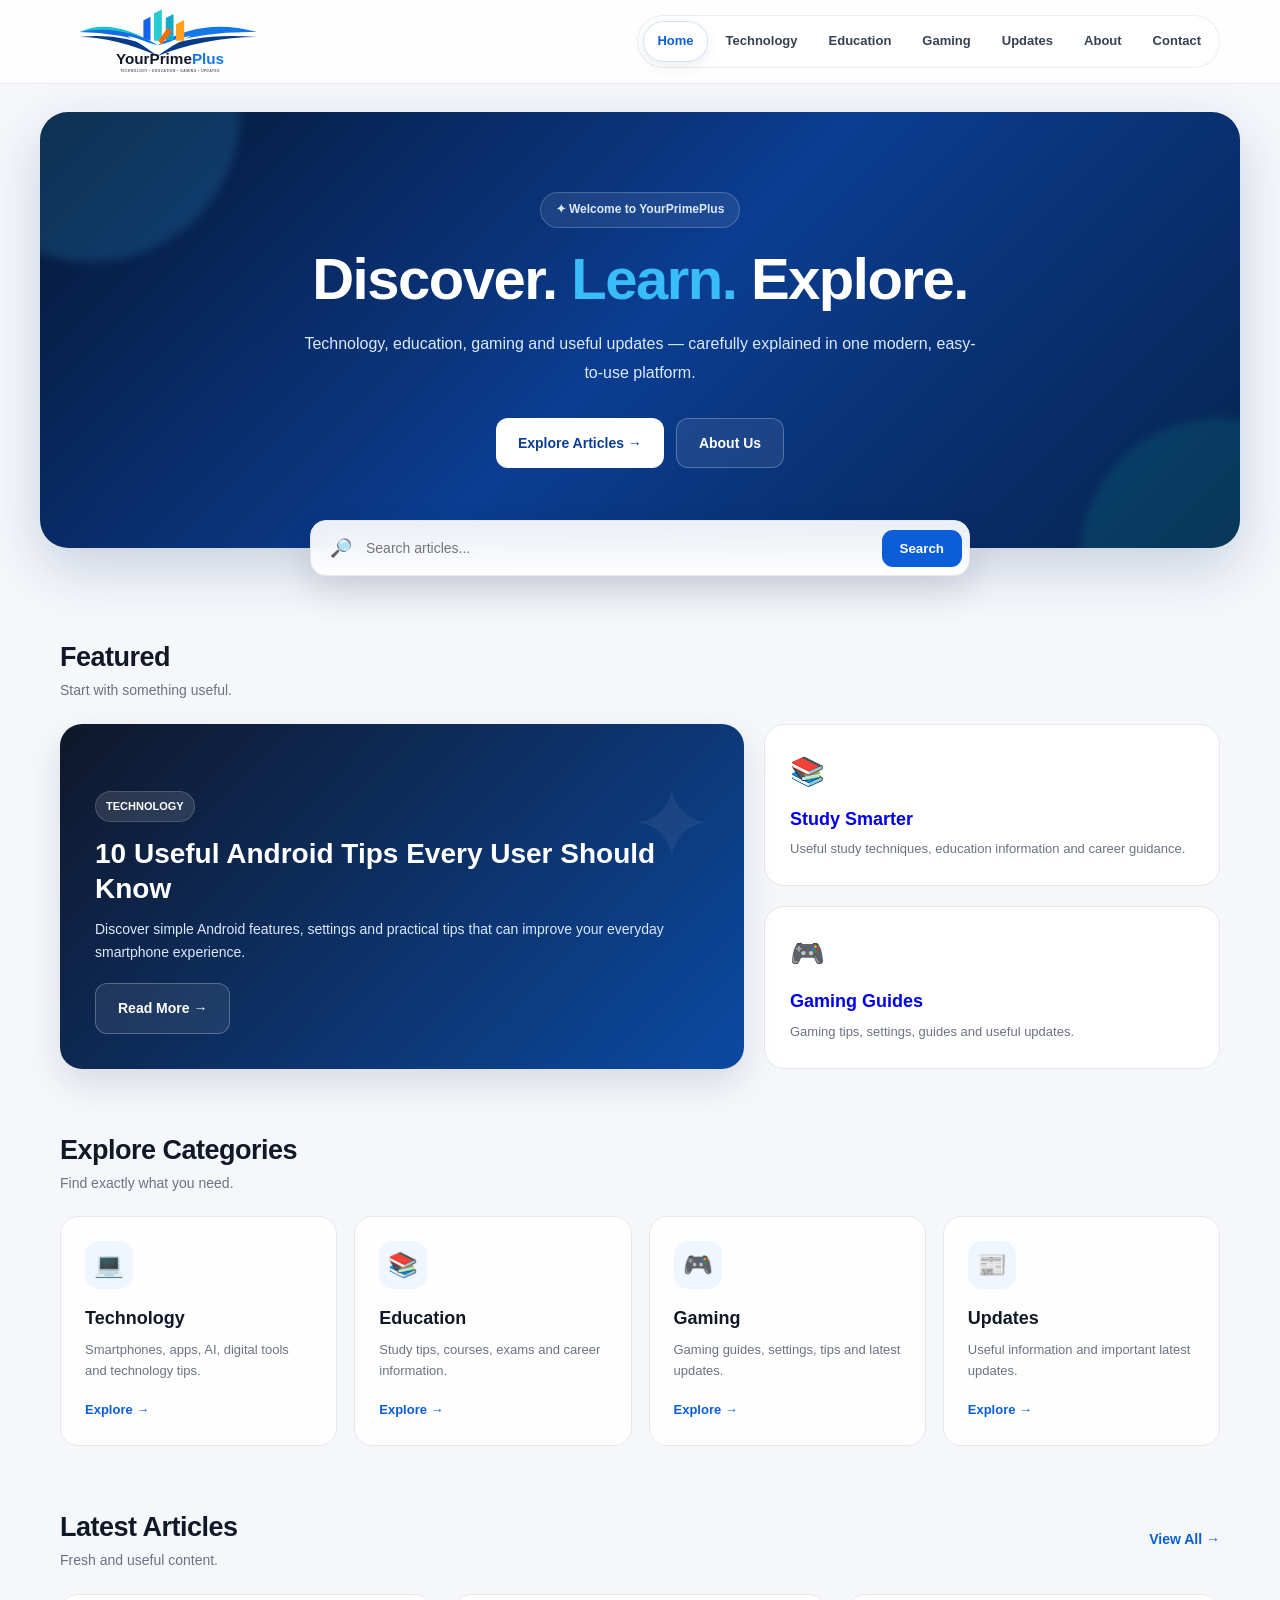
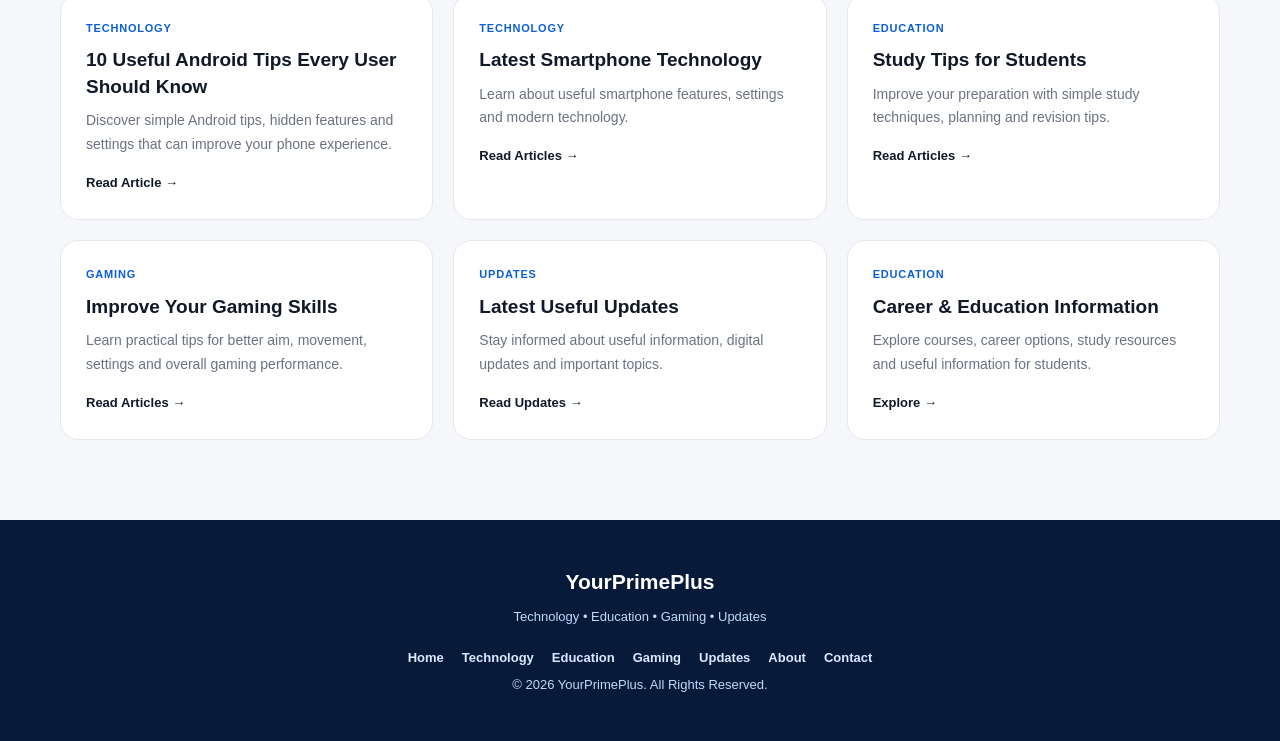
==== index.html @ ce520ae4 "Add files via upload" ====
<!DOCTYPE html>
<html lang="en">

<head>

    <meta charset="UTF-8">

    <meta name="viewport"
          content="width=device-width, initial-scale=1.0">

    <meta name="description"
          content="YourPrimePlus - Technology, Education, Gaming and Latest Updates">

    <meta name="theme-color"
          content="#071a3a">

    <title>YourPrimePlus | Technology • Education • Gaming • Updates</title>


    <style>

        * {
            margin: 0;
            padding: 0;
            box-sizing: border-box;
        }


        html {
            scroll-behavior: smooth;
        }


        body {
            font-family:
                Arial,
                Helvetica,
                sans-serif;

            background:
                #f5f7fb;

            color:
                #111827;

            line-height: 1.6;
        }


        a {
            text-decoration: none;
        }


        /* =========================
           HEADER
        ========================= */

        header {

            position: sticky;

            top: 0;

            z-index: 1000;

            background:
                rgba(255,255,255,0.88);

            backdrop-filter:
                blur(18px);

            -webkit-backdrop-filter:
                blur(18px);

            border-bottom:
                1px solid rgba(229,231,235,0.8);
        }


        .header-inner {

            max-width:
                1200px;

            margin:
                auto;

            min-height:
                78px;

            padding:
                8px 20px;

            display:
                flex;

            align-items:
                center;

            justify-content:
                space-between;

            gap:
                25px;
        }


        /* =========================
           LOGO
        ========================= */

        .logo {

            display:
                flex;

            align-items:
                center;

            width:
                220px;

            flex-shrink:
                0;
        }


        .logo-svg {

            width:
                220px;

            height:
                auto;

            display:
                block;
        }


        /* =========================
           NAVIGATION
        ========================= */

        nav {

            display:
                flex;

            align-items:
                center;

            gap:
                5px;

            padding:
                5px;

            border-radius:
                50px;

            background:
                rgba(255,255,255,0.65);

            border:
                1px solid rgba(15,23,42,0.07);
        }


        nav a {

            position:
                relative;

            color:
                #374151;

            padding:
                9px 13px;

            border-radius:
                30px;

            font-size:
                13px;

            font-weight:
                700;

            white-space:
                nowrap;

            transition:
                0.25s;
        }


        nav a:hover {

            color:
                #0b5ed7;

            background:
                rgba(11,94,215,0.06);
        }


        nav a.active {

            color:
                #0b5ed7;

            background:
                rgba(255,255,255,0.55);

            border:
                1px solid
                rgba(11,94,215,0.18);

            box-shadow:
                0 4px 14px
                rgba(15,23,42,0.08);

            backdrop-filter:
                blur(12px);
        }


        /* =========================
           HERO
        ========================= */

        .hero {

            max-width:
                1200px;

            margin:
                28px auto 0;

            padding:
                80px 25px;

            border-radius:
                28px;

            overflow:
                hidden;

            position:
                relative;

            text-align:
                center;

            color:
                white;

            background:
                linear-gradient(
                    135deg,
                    #061633,
                    #0b3d91,
                    #06234d
                );

            box-shadow:
                0 20px 55px
                rgba(0,35,90,0.18);
        }


        .hero::before {

            content:
                "";

            position:
                absolute;

            width:
                300px;

            height:
                300px;

            top:
                -150px;

            left:
                -100px;

            border-radius:
                50%;

            background:
                rgba(56,189,248,0.16);

            filter:
                blur(5px);
        }


        .hero::after {

            content:
                "";

            position:
                absolute;

            width:
                280px;

            height:
                280px;

            right:
                -120px;

            bottom:
                -150px;

            border-radius:
                50%;

            background:
                rgba(20,184,166,0.14);

            filter:
                blur(5px);
        }


        .hero-content {

            position:
                relative;

            z-index:
                2;

            max-width:
                760px;

            margin:
                auto;
        }


        .hero-badge {

            display:
                inline-flex;

            align-items:
                center;

            gap:
                7px;

            padding:
                7px 15px;

            margin-bottom:
                20px;

            border-radius:
                50px;

            color:
                #dbeafe;

            background:
                rgba(255,255,255,0.08);

            border:
                1px solid
                rgba(255,255,255,0.2);

            backdrop-filter:
                blur(12px);

            font-size:
                12px;

            font-weight:
                700;
        }


        .hero h1 {

            font-size:
                clamp(34px, 6vw, 58px);

            line-height:
                1.08;

            letter-spacing:
                -1.5px;

            margin-bottom:
                20px;
        }


        .hero h1 span {

            color:
                #38bdf8;
        }


        .hero p {

            max-width:
                680px;

            margin:
                auto;

            color:
                #dbeafe;

            font-size:
                16px;

            line-height:
                1.8;
        }


        .hero-buttons {

            margin-top:
                30px;

            display:
                flex;

            justify-content:
                center;

            gap:
                12px;

            flex-wrap:
                wrap;
        }


        .hero-button {

            display:
                inline-flex;

            align-items:
                center;

            justify-content:
                center;

            padding:
                13px 22px;

            border-radius:
                12px;

            font-weight:
                800;

            font-size:
                14px;

            transition:
                0.25s;
        }


        .hero-button.primary {

            background:
                white;

            color:
                #0b3d91;
        }


        .hero-button.secondary {

            color:
                white;

            background:
                rgba(255,255,255,0.08);

            border:
                1px solid
                rgba(255,255,255,0.25);

            backdrop-filter:
                blur(12px);
        }


        .hero-button:hover {

            transform:
                translateY(-3px);
        }


        /* =========================
           SEARCH
        ========================= */

        .search-wrapper {

            max-width:
                700px;

            margin:
                -28px auto 0;

            position:
                relative;

            z-index:
                10;

            padding:
                0 20px;
        }


        .search-box {

            display:
                flex;

            align-items:
                center;

            gap:
                10px;

            padding:
                7px;

            background:
                rgba(255,255,255,0.92);

            border:
                1px solid #e5e7eb;

            border-radius:
                16px;

            box-shadow:
                0 15px 35px
                rgba(15,23,42,0.12);

            backdrop-filter:
                blur(16px);
        }


        .search-icon {

            padding-left:
                12px;

            font-size:
                18px;
        }


        .search-box input {

            flex:
                1;

            min-width:
                0;

            border:
                0;

            outline:
                none;

            background:
                transparent;

            font-size:
                14px;

            color:
                #111827;

            padding:
                12px 4px;
        }


        .search-box button {

            border:
                0;

            cursor:
                pointer;

            padding:
                11px 18px;

            border-radius:
                11px;

            background:
                #0b5ed7;

            color:
                white;

            font-weight:
                700;
        }


        /* =========================
           CONTAINER
        ========================= */

        .container {

            max-width:
                1200px;

            margin:
                60px auto;

            padding:
                0 20px;
        }


        /* =========================
           SECTION HEADING
        ========================= */

        .section-heading {

            display:
                flex;

            align-items:
                center;

            justify-content:
                space-between;

            gap:
                15px;

            margin-bottom:
                22px;
        }


        .section-heading h2 {

            font-size:
                27px;

            letter-spacing:
                -0.5px;
        }


        .section-heading p {

            color:
                #6b7280;

            font-size:
                14px;
        }


        .section-link {

            color:
                #0b5ed7;

            font-size:
                14px;

            font-weight:
                800;
        }


        /* =========================
           FEATURED
        ========================= */

        .featured {

            display:
                grid;

            grid-template-columns:
                1.5fr 1fr;

            gap:
                20px;

            margin-bottom:
                60px;
        }


        .featured-main {

            min-height:
                330px;

            padding:
                35px;

            border-radius:
                22px;

            color:
                white;

            position:
                relative;

            overflow:
                hidden;

            display:
                flex;

            flex-direction:
                column;

            justify-content:
                flex-end;

            background:
                linear-gradient(
                    135deg,
                    #0f172a,
                    #0b4aa2
                );

            box-shadow:
                0 15px 35px
                rgba(15,23,42,0.12);
        }


        .featured-main::after {

            content:
                "✦";

            position:
                absolute;

            right:
                30px;

            top:
                20px;

            font-size:
                100px;

            color:
                rgba(255,255,255,0.06);
        }


        .featured-main .tag {

            display:
                inline-block;

            width:
                fit-content;

            padding:
                6px 10px;

            border-radius:
                20px;

            background:
                rgba(255,255,255,0.12);

            border:
                1px solid
                rgba(255,255,255,0.15);

            font-size:
                11px;

            font-weight:
                800;

            margin-bottom:
                14px;
        }


        .featured-main h3 {

            font-size:
                28px;

            line-height:
                1.25;

            max-width:
                600px;

            margin-bottom:
                12px;
        }


        .featured-main p {

            color:
                #dbeafe;

            max-width:
                600px;

            font-size:
                14px;
        }


        .featured-side {

            display:
                grid;

            gap:
                20px;
        }


        .mini-feature {

            background:
                white;

            border:
                1px solid #e5e7eb;

            border-radius:
                20px;

            padding:
                25px;

            transition:
                0.25s;
        }


        .mini-feature:hover {

            transform:
                translateY(-4px);

            box-shadow:
                0 14px 30px
                rgba(15,23,42,0.08);
        }


        .mini-icon {

            font-size:
                28px;

            margin-bottom:
                10px;
        }


        .mini-feature h3 {

            font-size:
                18px;

            margin-bottom:
                6px;
        }


        .mini-feature p {

            color:
                #6b7280;

            font-size:
                13px;

            line-height:
                1.6;
        }


        /* =========================
           CATEGORIES
        ========================= */

        .categories {

            display:
                grid;

            grid-template-columns:
                repeat(4, 1fr);

            gap:
                17px;

            margin-bottom:
                60px;
        }


        .category {

            background:
                rgba(255,255,255,0.9);

            border:
                1px solid #e5e7eb;

            border-radius:
                18px;

            padding:
                24px;

            transition:
                0.25s;
        }


        .category:hover {

            transform:
                translateY(-5px);

            box-shadow:
                0 15px 30px
                rgba(15,23,42,0.08);
        }


        .category-icon {

            width:
                48px;

            height:
                48px;

            display:
                flex;

            align-items:
                center;

            justify-content:
                center;

            border-radius:
                14px;

            background:
                #eff6ff;

            font-size:
                24px;

            margin-bottom:
                15px;
        }


        .category h3 {

            font-size:
                18px;

            margin-bottom:
                7px;
        }


        .category p {

            color:
                #6b7280;

            font-size:
                13px;

            line-height:
                1.6;

            margin-bottom:
                14px;
        }


        .category-link {

            color:
                #0b5ed7;

            font-size:
                13px;

            font-weight:
                800;
        }


        /* =========================
           ARTICLES
        ========================= */

        .posts {

            display:
                grid;

            grid-template-columns:
                repeat(3, 1fr);

            gap:
                20px;
        }


        .card {

            background:
                white;

            padding:
                25px;

            border:
                1px solid #e5e7eb;

            border-radius:
                18px;

            transition:
                0.25s;
        }


        .card:hover {

            transform:
                translateY(-4px);

            box-shadow:
                0 15px 30px
                rgba(15,23,42,0.08);
        }


        .card-category {

            color:
                #0b5ed7;

            font-size:
                11px;

            font-weight:
                800;

            letter-spacing:
                0.8px;

            text-transform:
                uppercase;

            margin-bottom:
                10px;
        }


        .card h3 {

            font-size:
                19px;

            line-height:
                1.4;

            margin-bottom:
                9px;
        }


        .card p {

            color:
                #6b7280;

            font-size:
                14px;

            line-height:
                1.65;
        }


        .read {

            display:
                inline-block;

            margin-top:
                17px;

            color:
                #111827;

            font-size:
                13px;

            font-weight:
                800;

            transition:
                0.2s;
        }


        .read:hover {

            color:
                #0b5ed7;
        }


        /* =========================
           FOOTER
        ========================= */

        footer {

            margin-top:
                80px;

            padding:
                45px 20px;

            text-align:
                center;

            color:
                white;

            background:
                #071a3a;
        }


        footer h3 {

            font-size:
                21px;

            margin-bottom:
                8px;
        }


        footer p {

            color:
                #bfdbfe;

            font-size:
                13px;

            margin-top:
                7px;
        }


        .footer-links {

            display:
                flex;

            justify-content:
                center;

            flex-wrap:
                wrap;

            gap:
                18px;

            margin-top:
                20px;
        }


        .footer-links a {

            color:
                #dbeafe;

            font-size:
                13px;

            font-weight:
                600;
        }


        .footer-links a:hover {

            color:
                white;
        }


        /* =========================
           MOBILE
        ========================= */

        @media (max-width: 950px) {

            .header-inner {

        flex-direction:
            column;

        align-items:
            flex-start;

        padding:
            10px 15px;
    }


    .logo {

        width:
            205px;
    }


    .logo-svg {

        width:
            205px;
    }


    nav {

        width:
            100%;

        overflow-x:
            auto;

        justify-content:
            flex-start;

        padding:
            4px;

        scrollbar-width:
            none;
    }


    nav::-webkit-scrollbar {

        display:
            none;
    }


    .featured {

        grid-template-columns:
            1fr;
    }


    .categories {

        grid-template-columns:
            repeat(2, 1fr);
    }


    .posts {

        grid-template-columns:
            repeat(2, 1fr);
    }

}


@media (max-width: 600px) {

    .hero {

        margin:
            15px 12px 0;

        padding:
            60px 20px;

        border-radius:
            22px;
    }


    .hero h1 {

        font-size:
            34px;
    }


    .hero p {

        font-size:
            14px;
    }


    .search-wrapper {

        padding:
            0 12px;
    }


    .search-box {

        border-radius:
            14px;
    }


    .search-box button {

        padding:
            10px 13px;

        font-size:
            12px;
    }


    .container {

        margin:
            45px auto;

        padding:
            0 15px;
    }


    .section-heading h2 {

        font-size:
            22px;
    }


    .featured-main {

        min-height:
            300px;

        padding:
            25px;
    }


    .featured-main h3 {

        font-size:
            23px;
    }


    .categories {

        grid-template-columns:
            1fr;
    }


    .posts {

        grid-template-columns:
            1fr;
    }


    .hero-buttons {

        flex-direction:
            column;
    }


    .hero-button {

        width:
            100%;
    }

}

</style>

</head>


<body>


<!-- =========================
     HEADER
========================= -->

<header>

    <div class="header-inner">


        <!-- LOGO -->

        <a href="index.html" class="logo">

            <svg
                class="logo-svg"
                viewBox="0 0 620 190"
                xmlns="http://www.w3.org/2000/svg"
                role="img"
                aria-label="YourPrimePlus Logo"
            >

                <path
                    d="M55 68 Q145 25 275 105 Q165 55 55 68Z"
                    fill="#19c7c4"
                />

                <path
                    d="M55 68 Q170 45 275 105 Q165 70 55 68Z"
                    fill="#1769e8"
                />

                <path
                    d="M275 105 Q400 25 555 68 Q410 65 275 105Z"
                    fill="#1478e8"
                />

                <path
                    d="M55 82 Q165 68 275 115 Q395 68 555 82
                       Q410 83 275 135 Q155 83 55 82Z"
                    fill="#063b87"
                />

                <path
                    d="M275 135 Q235 105 190 78
                       Q235 88 275 112
                       Q320 85 370 78
                       Q315 105 275 135Z"
                    fill="#ffffff"
                />

                <path
                    d="M235 85 L235 35 L255 25 L255 92Z"
                    fill="#1264e8"
                />

                <path
                    d="M265 92 L265 15 L287 4 L287 92Z"
                    fill="#28cbd0"
                />

                <path
                    d="M298 90 L298 28 L320 17 L320 90Z"
                    fill="#12a9c9"
                />

                <path
                    d="M327 92 L327 46 L350 34 L350 92Z"
                    fill="#ff9f1c"
                />

                <path
                    d="M277 92 L303 56 L315 66 L286 103Z"
                    fill="#ff6b00"
                />

                <text
                    x="310"
                    y="158"
                    text-anchor="middle"
                    font-family="Arial, Helvetica, sans-serif"
                    font-size="43"
                    font-weight="800"
                    fill="#111827"
                >
                    YourPrime<tspan fill="#1677e8">Plus</tspan>
                </text>

                <text
                    x="310"
                    y="180"
                    text-anchor="middle"
                    font-family="Arial, Helvetica, sans-serif"
                    font-size="9"
                    font-weight="600"
                    letter-spacing="1.5"
                    fill="#4b5563"
                >
                    TECHNOLOGY • EDUCATION • GAMING • UPDATES
                </text>

            </svg>

        </a>


        <!-- NAVIGATION -->

        <nav>

            <a href="index.html" class="active">
                Home
            </a>

            <a href="technology.html">
                Technology
            </a>

            <a href="education.html">
                Education
            </a>

            <a href="gaming.html">
                Gaming
            </a>

            <a href="updates.html">
                Updates
            </a>

            <a href="about.html">
                About
            </a>

            <a href="contact.html">
                Contact
            </a>

        </nav>

    </div>

</header>



<!-- =========================
     HERO
========================= -->

<section class="hero">

    <div class="hero-content">

        <div class="hero-badge">
            ✦ Welcome to YourPrimePlus
        </div>

        <h1>
            Discover.
            <span>Learn.</span>
            Explore.
        </h1>

        <p>
            Technology, education, gaming and useful
            updates — carefully explained in one modern,
            easy-to-use platform.
        </p>


        <div class="hero-buttons">

            <a
                href="#featured"
                class="hero-button primary"
            >
                Explore Articles →
            </a>

            <a
                href="about.html"
                class="hero-button secondary"
            >
                About Us
            </a>

        </div>

    </div>

</section>



<!-- =========================
     SEARCH
========================= -->

<div class="search-wrapper">

    <div class="search-box">

        <span class="search-icon">
            🔎
        </span>

        <input
            type="search"
            id="siteSearch"
            placeholder="Search articles..."
            aria-label="Search articles"
        >

        <button
            type="button"
            onclick="searchArticles()"
        >
            Search
        </button>

    </div>

</div>



<!-- =========================
     MAIN
========================= -->

<main class="container">


    <!-- FEATURED -->

    <section id="featured">

        <div class="section-heading">

            <div>

                <h2>
                    Featured
                </h2>

                <p>
                    Start with something useful.
                </p>

            </div>

        </div>


        <div class="featured">


            <article class="featured-main">

                <div class="tag">
                    TECHNOLOGY
                </div>

                <h3>
                    10 Useful Android Tips
                    Every User Should Know
                </h3>

                <p>
                    Discover simple Android features,
                    settings and practical tips that can
                    improve your everyday smartphone experience.
                </p>

                <a
                    href="technology.html"
                    class="hero-button secondary"
                    style="margin-top:20px;width:max-content;"
                >
                    Read More →
                </a>

            </article>


            <div class="featured-side">


                <a
                    href="education.html"
                    class="mini-feature"
                >

                    <div class="mini-icon">
                        📚
                    </div>

                    <h3>
                        Study Smarter
                    </h3>

                    <p>
                        Useful study techniques,
                        education information and
                        career guidance.
                    </p>

                </a>


                <a
                    href="gaming.html"
                    class="mini-feature"
                >

                    <div class="mini-icon">
                        🎮
                    </div>

                    <h3>
                        Gaming Guides
                    </h3>

                    <p>
                        Gaming tips, settings,
                        guides and useful updates.
                    </p>

                </a>


            </div>

        </div>

    </section>



    <!-- CATEGORIES -->

    <section>

        <div class="section-heading">

            <div>

                <h2>
                    Explore Categories
                </h2>

                <p>
                    Find exactly what you need.
                </p>

            </div>

        </div>


        <div class="categories">


            <div class="category">

                <div class="category-icon">
                    💻
                </div>

                <h3>
                    Technology
                </h3>

                <p>
                    Smartphones, apps, AI,
                    digital tools and technology tips.
                </p>

                <a
                    href="technology.html"
                    class="category-link"
                >
                    Explore →
                </a>

            </div>


            <div class="category">

                <div class="category-icon">
                    📚
                </div>

                <h3>
                    Education
                </h3>

                <p>
                    Study tips, courses, exams
                    and career information.
                </p>

                <a
                    href="education.html"
                    class="category-link"
                >
                    Explore →
                </a>

            </div>


            <div class="category">

                <div class="category-icon">
                    🎮
                </div>

                <h3>
                    Gaming
                </h3>

                <p>
                    Gaming guides, settings,
                    tips and latest updates.
                </p>

                <a
                    href="gaming.html"
                    class="category-link"
                >
                    Explore →
                </a>

            </div>


            <div class="category">

                <div class="category-icon">
                    📰
                </div>

                <h3>
                    Updates
                </h3>

                <p>
                    Useful information and
                    important latest updates.
                </p>

                <a
                    href="updates.html"
                    class="category-link"
                >
                    Explore →
                </a>

            </div>


        </div>

    </section>



    <!-- LATEST ARTICLES -->

    <section id="articles">

        <div class="section-heading">

            <div>

                <h2>
                    Latest Articles
                </h2>

                <p>
                    Fresh and useful content.
                </p>

            </div>

            <a
                href="updates.html"
                class="section-link"
            >
                View All →
            </a>

        </div>


        <div class="posts">


            <article
                class="card searchable"
                data-title="10 useful Android tips every user should know"
            >

                <div class="card-category">
                    Technology
                </div>

                <h3>
                    10 Useful Android Tips
                    Every User Should Know
                </h3>

                <p>
                    Discover simple Android tips,
                    hidden features and settings
                    that can improve your phone experience.
                </p>

                <a
                    href="technology.html"
                    class="read"
                >
                    Read Article →
                </a>

            </article>


            <article
                class="card searchable"
                data-title="latest smartphone technology"
            >

                <div class="card-category">
                    Technology
                </div>

                <h3>
                    Latest Smartphone Technology
                </h3>

                <p>
                    Learn about useful smartphone
                    features, settings and modern
                    technology.
                </p>

                <a
                    href="technology.html"
                    class="read"
                >
                    Read Articles →
                </a>

            </article>


            <article
                class="card searchable"
                data-title="study tips for students"
            >

                <div class="card-category">
                    Education
                </div>

                <h3>
                    Study Tips for Students
                </h3>

                <p>
                    Improve your preparation with
                    simple study techniques,
                    planning and revision tips.
                </p>

                <a
                    href="education.html"
                    class="read"
                >
                    Read Articles →
                </a>

            </article>


            <article
                class="card searchable"
                data-title="best gaming tips"
            >

                <div class="card-category">
                    Gaming
                </div>

                <h3>
                    Improve Your Gaming Skills
                </h3>

                <p>
                    Learn practical tips for better
                    aim, movement, settings and
                    overall gaming performance.
                </p>

                <a
                    href="gaming.html"
                    class="read"
                >
                    Read Articles →
                </a>

            </article>


            <article
                class="card searchable"
                data-title="latest useful updates"
            >

                <div class="card-category">
                    Updates
                </div>

                <h3>
                    Latest Useful Updates
                </h3>

                <p>
                    Stay informed about useful
                    information, digital updates
                    and important topics.
                </p>

                <a
                    href="updates.html"
                    class="read"
                >
                    Read Updates →
                </a>

            </article>


            <article
                class="card searchable"
                data-title="career and education information"
            >

                <div class="card-category">
                    Education
                </div>

                <h3>
                    Career & Education Information
                </h3>

                <p>
                    Explore courses, career options,
                    study resources and useful
                    information for students.
                </p>

                <a
                    href="education.html"
                    class="read"
                >
                    Explore →
                </a>

            </article>


        </div>

    </section>


</main>



<!-- =========================
     FOOTER
========================= -->

<footer>

    <h3>
        YourPrimePlus
    </h3>

    <p>
        Technology • Education • Gaming • Updates
    </p>


    <div class="footer-links">

        <a href="index.html">
            Home
        </a>

        <a href="technology.html">
            Technology
        </a>

        <a href="education.html">
            Education
        </a>

        <a href="gaming.html">
            Gaming
        </a>

        <a href="updates.html">
            Updates
        </a>

        <a href="about.html">
            About
        </a>

        <a href="contact.html">
            Contact
        </a>

    </div>


    <p>
        © 2026 YourPrimePlus.
        All Rights Reserved.
    </p>

</footer>



<!-- =========================
     SEARCH SCRIPT
========================= -->

<script>

function searchArticles() {

    const input =
        document.getElementById("siteSearch");

    const query =
        input.value
        .trim()
        .toLowerCase();

    const articles =
        document.querySelectorAll(".searchable");


    if (!query) {

        articles.forEach(function(article) {

            article.style.display = "";

        });

        return;
    }


    articles.forEach(function(article) {

        const title =
            article
            .getAttribute("data-title")
            .toLowerCase();

        const content =
            article.innerText
            .toLowerCase();


        if (
            title.includes(query) ||
            content.includes(query)
        ) {

            article.style.display = "";

        } else {

            article.style.display = "none";

        }

    });


    document
        .getElementById("articles")
        .scrollIntoView({
            behavior: "smooth"
        });

}


document
    .getElementById("siteSearch")
    .addEventListener("keydown", function(event) {

        if (event.key === "Enter") {

            searchArticles();

        }

    });

</script>


</body>

</html>
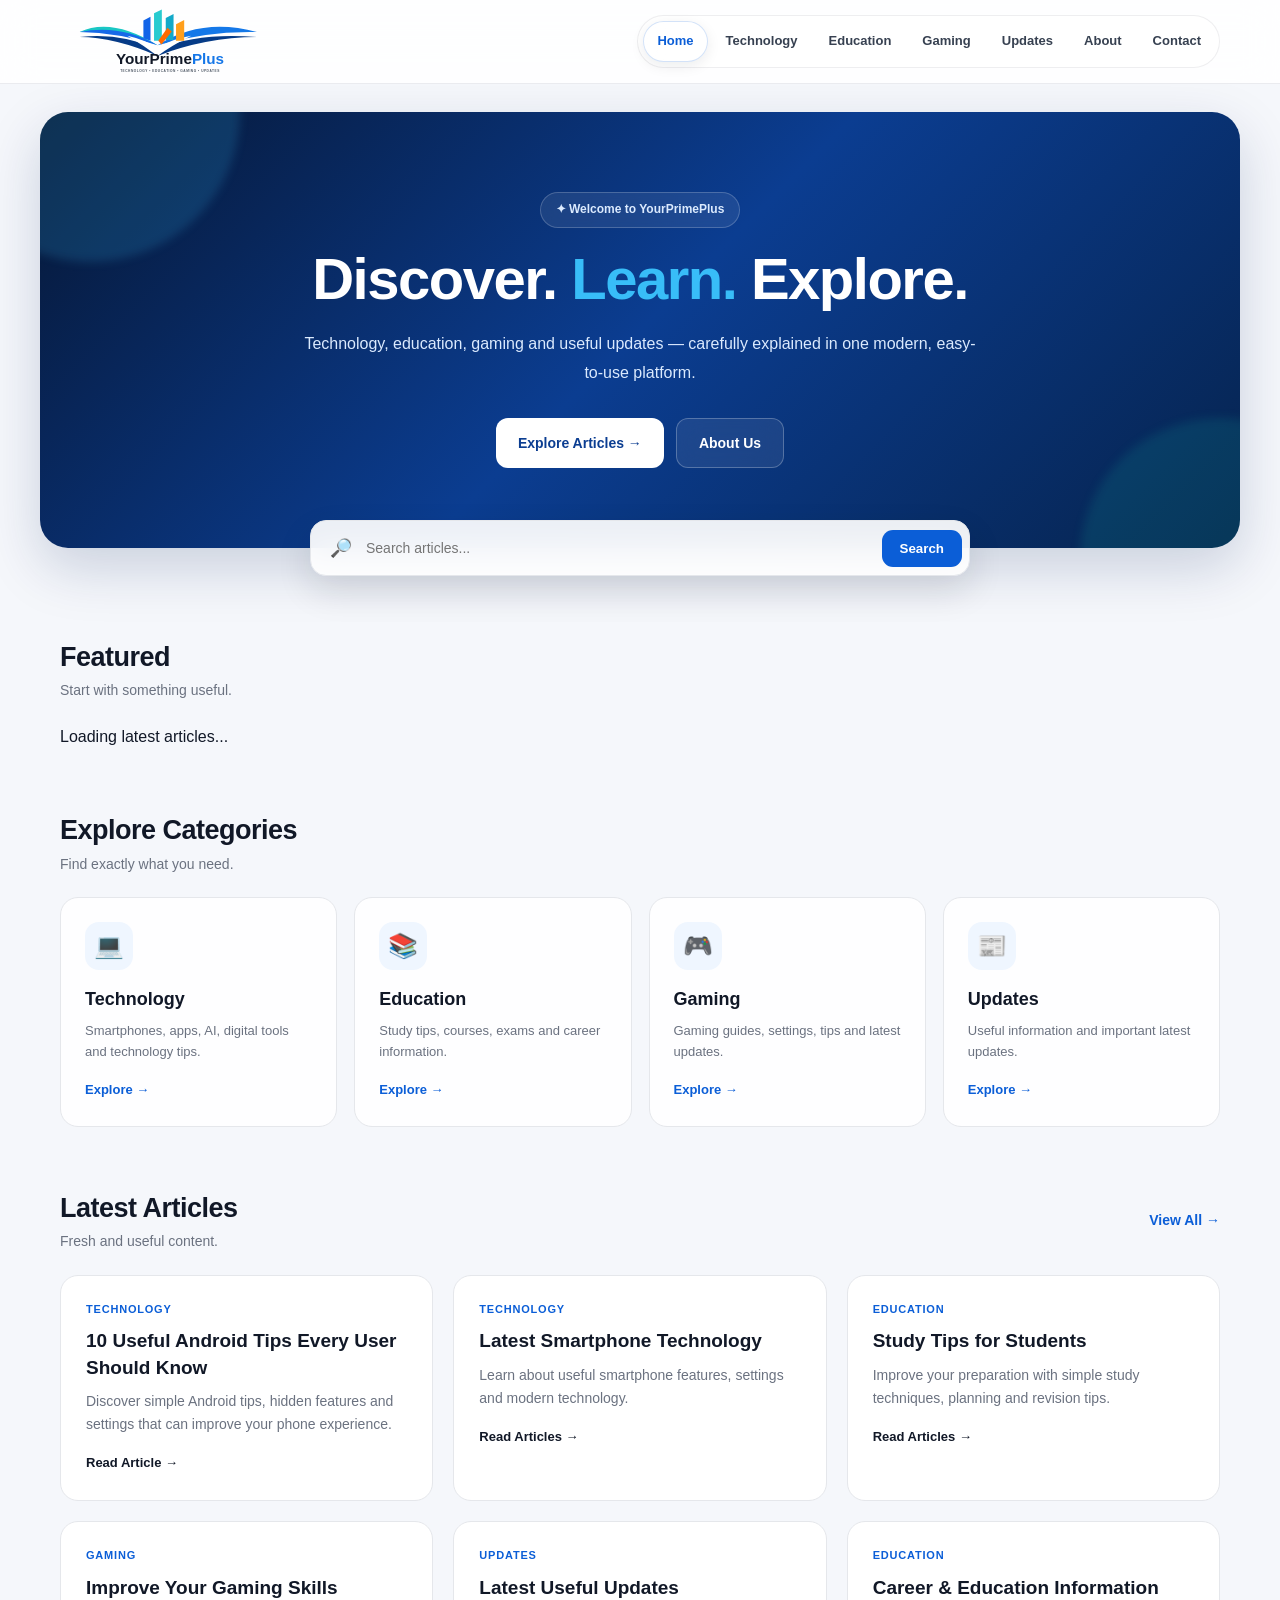
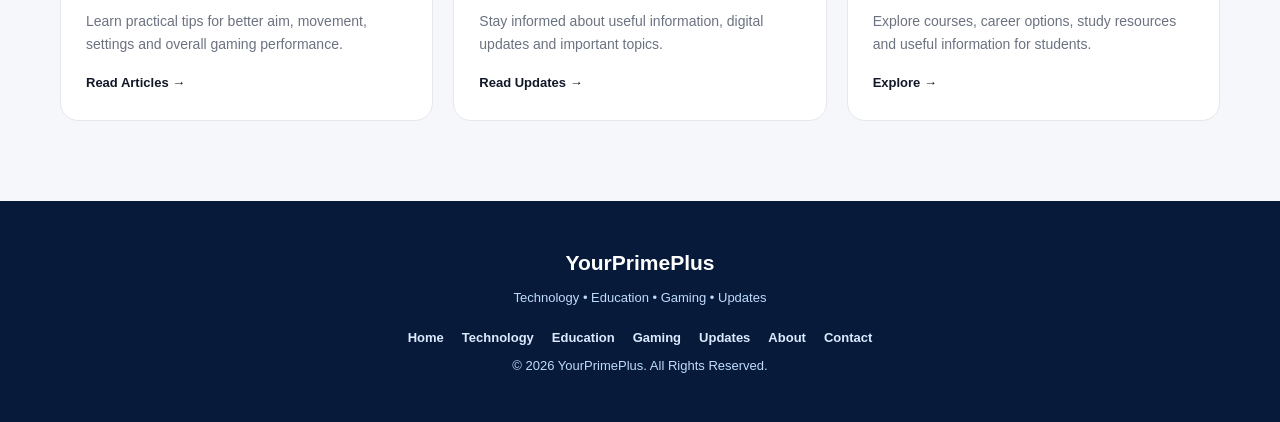
==== commit d3f81082: "Update index.html" ====
--- a/index.html
+++ b/index.html
@@ -1711,84 +1711,11 @@
         </div>
 
 
-        <div class="featured">
-
-
-            <article class="featured-main">
-
-                <div class="tag">
-                    TECHNOLOGY
-                </div>
-
-                <h3>
-                    10 Useful Android Tips
-                    Every User Should Know
-                </h3>
-
-                <p>
-                    Discover simple Android features,
-                    settings and practical tips that can
-                    improve your everyday smartphone experience.
-                </p>
-
-                <a
-                    href="technology.html"
-                    class="hero-button secondary"
-                    style="margin-top:20px;width:max-content;"
-                >
-                    Read More →
-                </a>
-
-            </article>
-
-
-            <div class="featured-side">
-
-
-                <a
-                    href="education.html"
-                    class="mini-feature"
-                >
-
-                    <div class="mini-icon">
-                        📚
-                    </div>
-
-                    <h3>
-                        Study Smarter
-                    </h3>
-
-                    <p>
-                        Useful study techniques,
-                        education information and
-                        career guidance.
-                    </p>
-
-                </a>
-
-
-                <a
-                    href="gaming.html"
-                    class="mini-feature"
-                >
-
-                    <div class="mini-icon">
-                        🎮
-                    </div>
-
-                    <h3>
-                        Gaming Guides
-                    </h3>
-
-                    <p>
-                        Gaming tips, settings,
-                        guides and useful updates.
-                    </p>
-
-                </a>
-
-
-            </div>
+        <div class="featured" id="dynamicFeatured">
+    
+    <div class="featured-loading">
+        Loading latest articles...
+    </div>
 
         </div>
 
@@ -2284,4 +2211,4 @@
 
 </body>
 
-</html>+</html>
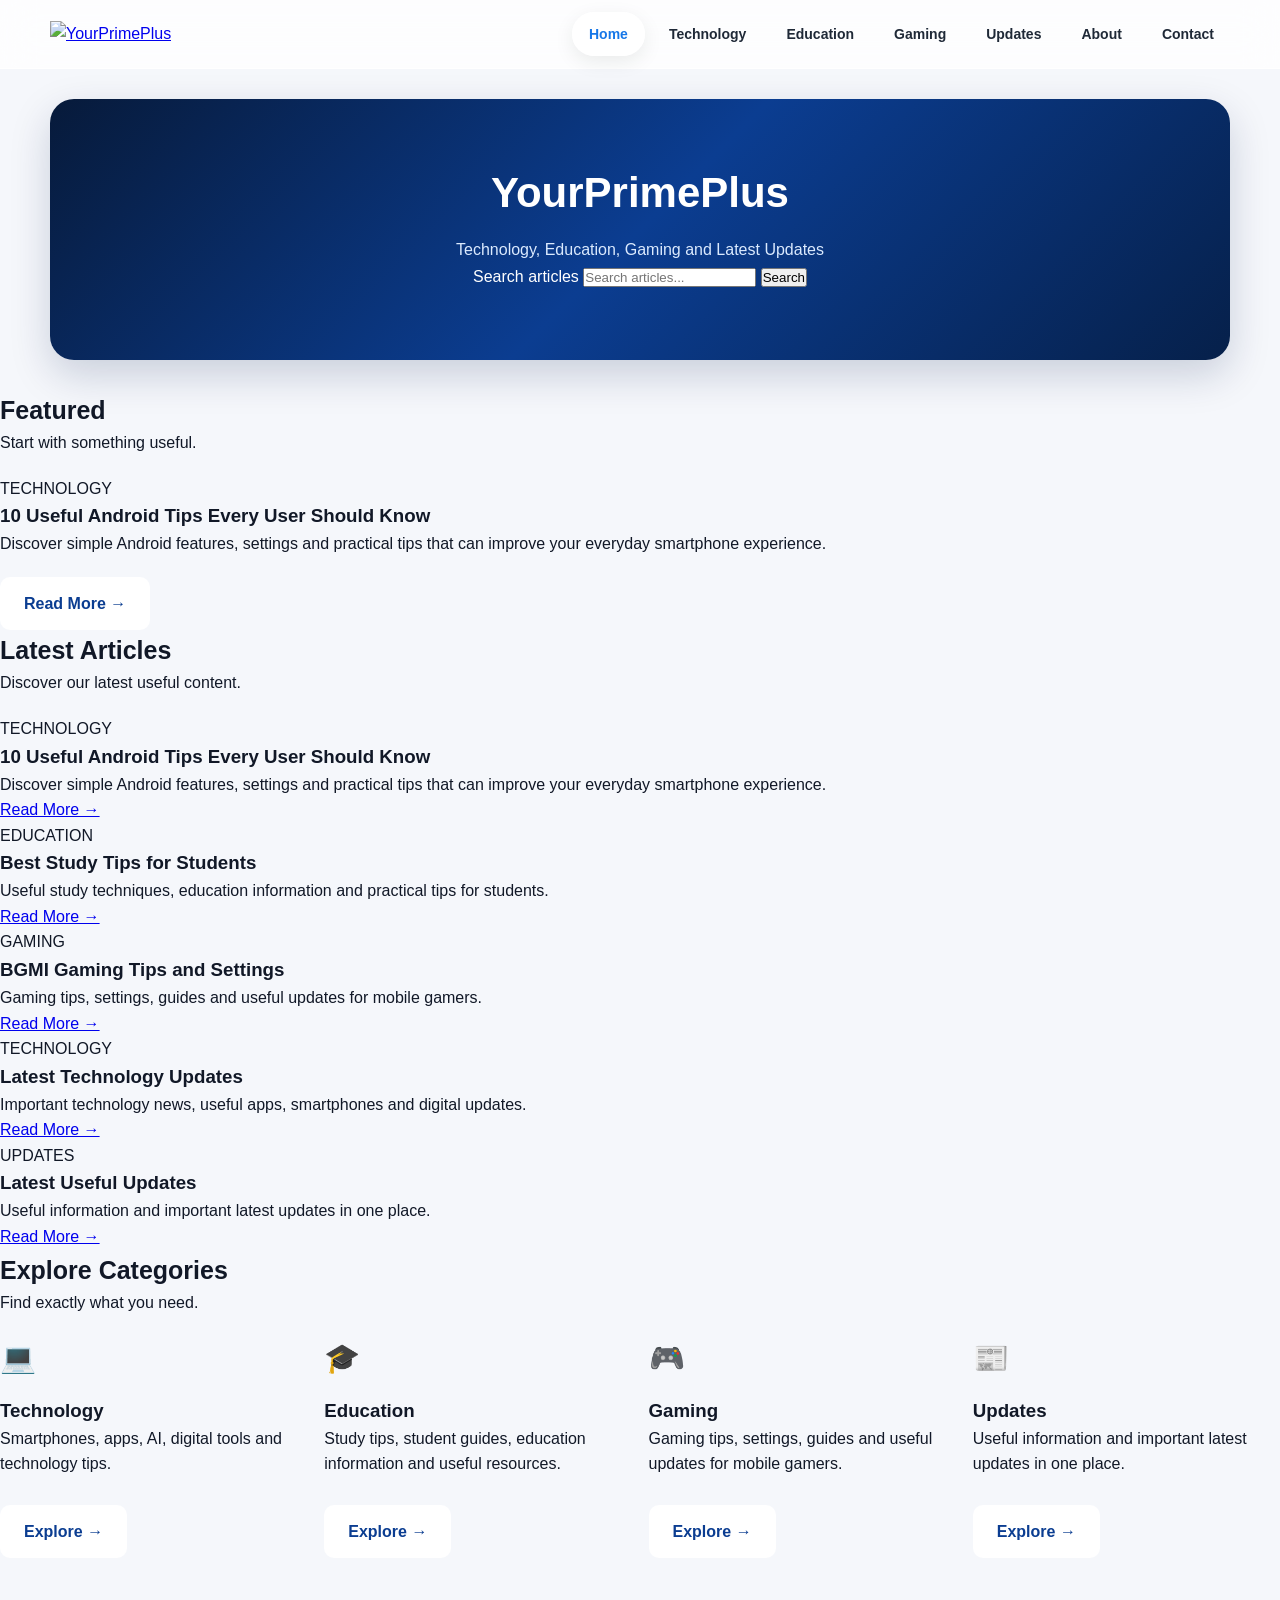
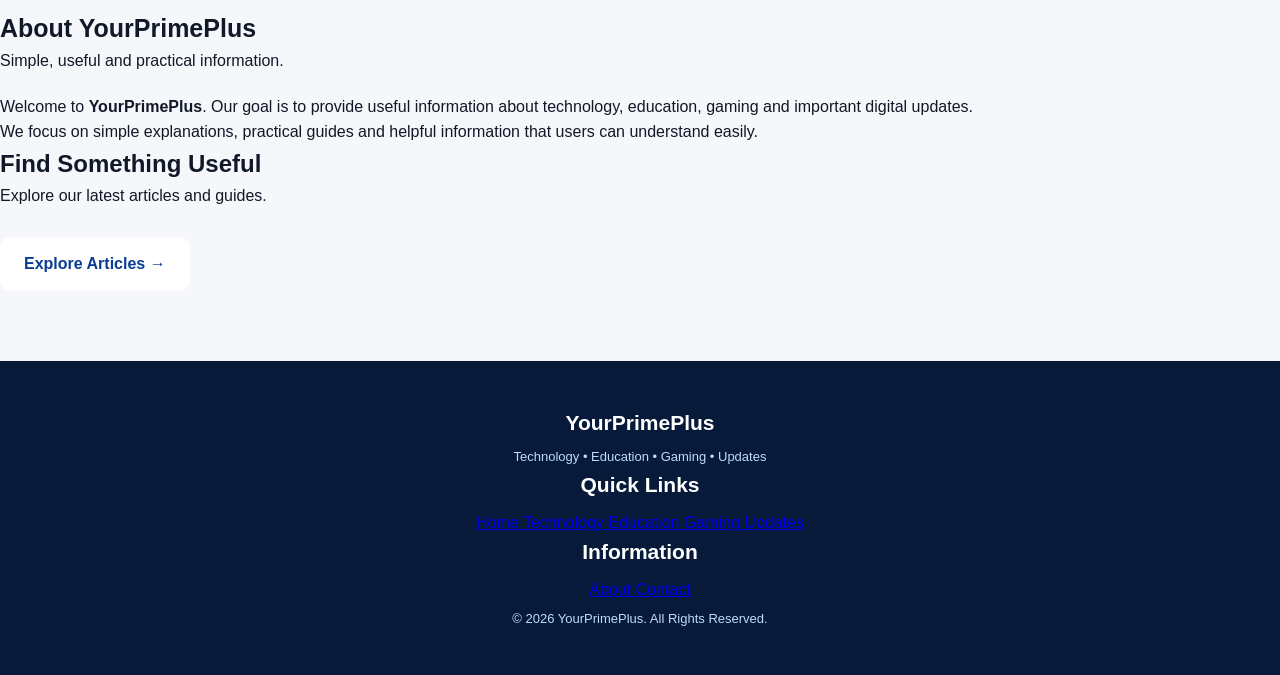
==== commit d0249ce2: "Update index.html" ====
--- a/index.html
+++ b/index.html
@@ -2,7 +2,6 @@
 <html lang="en">
 
 <head>
-
     <meta charset="UTF-8">
 
     <meta name="viewport"
@@ -12,1559 +11,40 @@
           content="YourPrimePlus - Technology, Education, Gaming and Latest Updates">
 
     <meta name="theme-color"
-          content="#071a3a">
-
-    <title>YourPrimePlus | Technology • Education • Gaming • Updates</title>
-
-
-    <style>
-
-        * {
-            margin: 0;
-            padding: 0;
-            box-sizing: border-box;
-        }
-
-
-        html {
-            scroll-behavior: smooth;
-        }
-
-
-        body {
-            font-family:
-                Arial,
-                Helvetica,
-                sans-serif;
-
-            background:
-                #f5f7fb;
-
-            color:
-                #111827;
-
-            line-height: 1.6;
-        }
-
-
-        a {
-            text-decoration: none;
-        }
-
-
-        /* =========================
-           HEADER
-        ========================= */
-
-        header {
-
-            position: sticky;
-
-            top: 0;
-
-            z-index: 1000;
-
-            background:
-                rgba(255,255,255,0.88);
-
-            backdrop-filter:
-                blur(18px);
-
-            -webkit-backdrop-filter:
-                blur(18px);
-
-            border-bottom:
-                1px solid rgba(229,231,235,0.8);
-        }
-
-
-        .header-inner {
-
-            max-width:
-                1200px;
-
-            margin:
-                auto;
-
-            min-height:
-                78px;
-
-            padding:
-                8px 20px;
-
-            display:
-                flex;
-
-            align-items:
-                center;
-
-            justify-content:
-                space-between;
-
-            gap:
-                25px;
-        }
-
-
-        /* =========================
-           LOGO
-        ========================= */
-
-        .logo {
-
-            display:
-                flex;
-
-            align-items:
-                center;
-
-            width:
-                220px;
-
-            flex-shrink:
-                0;
-        }
-
-
-        .logo-svg {
-
-            width:
-                220px;
-
-            height:
-                auto;
-
-            display:
-                block;
-        }
-
-
-        /* =========================
-           NAVIGATION
-        ========================= */
-
-        nav {
-
-            display:
-                flex;
-
-            align-items:
-                center;
-
-            gap:
-                5px;
-
-            padding:
-                5px;
-
-            border-radius:
-                50px;
-
-            background:
-                rgba(255,255,255,0.65);
-
-            border:
-                1px solid rgba(15,23,42,0.07);
-        }
-
-
-        nav a {
-
-            position:
-                relative;
-
-            color:
-                #374151;
-
-            padding:
-                9px 13px;
-
-            border-radius:
-                30px;
-
-            font-size:
-                13px;
-
-            font-weight:
-                700;
-
-            white-space:
-                nowrap;
-
-            transition:
-                0.25s;
-        }
-
-
-        nav a:hover {
-
-            color:
-                #0b5ed7;
-
-            background:
-                rgba(11,94,215,0.06);
-        }
-
-
-        nav a.active {
-
-            color:
-                #0b5ed7;
-
-            background:
-                rgba(255,255,255,0.55);
-
-            border:
-                1px solid
-                rgba(11,94,215,0.18);
-
-            box-shadow:
-                0 4px 14px
-                rgba(15,23,42,0.08);
-
-            backdrop-filter:
-                blur(12px);
-        }
-
-
-        /* =========================
-           HERO
-        ========================= */
-
-        .hero {
-
-            max-width:
-                1200px;
-
-            margin:
-                28px auto 0;
-
-            padding:
-                80px 25px;
-
-            border-radius:
-                28px;
-
-            overflow:
-                hidden;
-
-            position:
-                relative;
-
-            text-align:
-                center;
-
-            color:
-                white;
-
-            background:
-                linear-gradient(
-                    135deg,
-                    #061633,
-                    #0b3d91,
-                    #06234d
-                );
-
-            box-shadow:
-                0 20px 55px
-                rgba(0,35,90,0.18);
-        }
-
-
-        .hero::before {
-
-            content:
-                "";
-
-            position:
-                absolute;
-
-            width:
-                300px;
-
-            height:
-                300px;
-
-            top:
-                -150px;
-
-            left:
-                -100px;
-
-            border-radius:
-                50%;
-
-            background:
-                rgba(56,189,248,0.16);
-
-            filter:
-                blur(5px);
-        }
-
-
-        .hero::after {
-
-            content:
-                "";
-
-            position:
-                absolute;
-
-            width:
-                280px;
-
-            height:
-                280px;
-
-            right:
-                -120px;
-
-            bottom:
-                -150px;
-
-            border-radius:
-                50%;
-
-            background:
-                rgba(20,184,166,0.14);
-
-            filter:
-                blur(5px);
-        }
-
-
-        .hero-content {
-
-            position:
-                relative;
-
-            z-index:
-                2;
-
-            max-width:
-                760px;
-
-            margin:
-                auto;
-        }
-
-
-        .hero-badge {
-
-            display:
-                inline-flex;
-
-            align-items:
-                center;
-
-            gap:
-                7px;
-
-            padding:
-                7px 15px;
-
-            margin-bottom:
-                20px;
-
-            border-radius:
-                50px;
-
-            color:
-                #dbeafe;
-
-            background:
-                rgba(255,255,255,0.08);
-
-            border:
-                1px solid
-                rgba(255,255,255,0.2);
-
-            backdrop-filter:
-                blur(12px);
-
-            font-size:
-                12px;
-
-            font-weight:
-                700;
-        }
-
-
-        .hero h1 {
-
-            font-size:
-                clamp(34px, 6vw, 58px);
-
-            line-height:
-                1.08;
-
-            letter-spacing:
-                -1.5px;
-
-            margin-bottom:
-                20px;
-        }
-
-
-        .hero h1 span {
-
-            color:
-                #38bdf8;
-        }
-
-
-        .hero p {
-
-            max-width:
-                680px;
-
-            margin:
-                auto;
-
-            color:
-                #dbeafe;
-
-            font-size:
-                16px;
-
-            line-height:
-                1.8;
-        }
-
-
-        .hero-buttons {
-
-            margin-top:
-                30px;
-
-            display:
-                flex;
-
-            justify-content:
-                center;
-
-            gap:
-                12px;
-
-            flex-wrap:
-                wrap;
-        }
-
-
-        .hero-button {
-
-            display:
-                inline-flex;
-
-            align-items:
-                center;
-
-            justify-content:
-                center;
-
-            padding:
-                13px 22px;
-
-            border-radius:
-                12px;
-
-            font-weight:
-                800;
-
-            font-size:
-                14px;
-
-            transition:
-                0.25s;
-        }
-
-
-        .hero-button.primary {
-
-            background:
-                white;
-
-            color:
-                #0b3d91;
-        }
-
-
-        .hero-button.secondary {
-
-            color:
-                white;
-
-            background:
-                rgba(255,255,255,0.08);
-
-            border:
-                1px solid
-                rgba(255,255,255,0.25);
-
-            backdrop-filter:
-                blur(12px);
-        }
-
-
-        .hero-button:hover {
-
-            transform:
-                translateY(-3px);
-        }
-
-
-        /* =========================
-           SEARCH
-        ========================= */
-
-        .search-wrapper {
-
-            max-width:
-                700px;
-
-            margin:
-                -28px auto 0;
-
-            position:
-                relative;
-
-            z-index:
-                10;
-
-            padding:
-                0 20px;
-        }
-
-
-        .search-box {
-
-            display:
-                flex;
-
-            align-items:
-                center;
-
-            gap:
-                10px;
-
-            padding:
-                7px;
-
-            background:
-                rgba(255,255,255,0.92);
-
-            border:
-                1px solid #e5e7eb;
-
-            border-radius:
-                16px;
-
-            box-shadow:
-                0 15px 35px
-                rgba(15,23,42,0.12);
-
-            backdrop-filter:
-                blur(16px);
-        }
-
-
-        .search-icon {
-
-            padding-left:
-                12px;
-
-            font-size:
-                18px;
-        }
-
-
-        .search-box input {
-
-            flex:
-                1;
-
-            min-width:
-                0;
-
-            border:
-                0;
-
-            outline:
-                none;
-
-            background:
-                transparent;
-
-            font-size:
-                14px;
-
-            color:
-                #111827;
-
-            padding:
-                12px 4px;
-        }
-
-
-        .search-box button {
-
-            border:
-                0;
-
-            cursor:
-                pointer;
-
-            padding:
-                11px 18px;
-
-            border-radius:
-                11px;
-
-            background:
-                #0b5ed7;
-
-            color:
-                white;
-
-            font-weight:
-                700;
-        }
-
-
-        /* =========================
-           CONTAINER
-        ========================= */
-
-        .container {
-
-            max-width:
-                1200px;
-
-            margin:
-                60px auto;
-
-            padding:
-                0 20px;
-        }
-
-
-        /* =========================
-           SECTION HEADING
-        ========================= */
-
-        .section-heading {
-
-            display:
-                flex;
-
-            align-items:
-                center;
-
-            justify-content:
-                space-between;
-
-            gap:
-                15px;
-
-            margin-bottom:
-                22px;
-        }
-
-
-        .section-heading h2 {
-
-            font-size:
-                27px;
-
-            letter-spacing:
-                -0.5px;
-        }
-
-
-        .section-heading p {
-
-            color:
-                #6b7280;
-
-            font-size:
-                14px;
-        }
-
-
-        .section-link {
-
-            color:
-                #0b5ed7;
-
-            font-size:
-                14px;
-
-            font-weight:
-                800;
-        }
-
-
-        /* =========================
-           FEATURED
-        ========================= */
-
-        .featured {
-
-            display:
-                grid;
-
-            grid-template-columns:
-                1.5fr 1fr;
-
-            gap:
-                20px;
-
-            margin-bottom:
-                60px;
-        }
-
-
-        .featured-main {
-
-            min-height:
-                330px;
-
-            padding:
-                35px;
-
-            border-radius:
-                22px;
-
-            color:
-                white;
-
-            position:
-                relative;
-
-            overflow:
-                hidden;
-
-            display:
-                flex;
-
-            flex-direction:
-                column;
-
-            justify-content:
-                flex-end;
-
-            background:
-                linear-gradient(
-                    135deg,
-                    #0f172a,
-                    #0b4aa2
-                );
-
-            box-shadow:
-                0 15px 35px
-                rgba(15,23,42,0.12);
-        }
-
-
-        .featured-main::after {
-
-            content:
-                "✦";
-
-            position:
-                absolute;
-
-            right:
-                30px;
-
-            top:
-                20px;
-
-            font-size:
-                100px;
-
-            color:
-                rgba(255,255,255,0.06);
-        }
-
-
-        .featured-main .tag {
-
-            display:
-                inline-block;
-
-            width:
-                fit-content;
-
-            padding:
-                6px 10px;
-
-            border-radius:
-                20px;
-
-            background:
-                rgba(255,255,255,0.12);
-
-            border:
-                1px solid
-                rgba(255,255,255,0.15);
-
-            font-size:
-                11px;
-
-            font-weight:
-                800;
-
-            margin-bottom:
-                14px;
-        }
-
-
-        .featured-main h3 {
-
-            font-size:
-                28px;
-
-            line-height:
-                1.25;
-
-            max-width:
-                600px;
-
-            margin-bottom:
-                12px;
-        }
-
-
-        .featured-main p {
-
-            color:
-                #dbeafe;
-
-            max-width:
-                600px;
-
-            font-size:
-                14px;
-        }
-
-
-        .featured-side {
-
-            display:
-                grid;
-
-            gap:
-                20px;
-        }
-
-
-        .mini-feature {
-
-            background:
-                white;
-
-            border:
-                1px solid #e5e7eb;
-
-            border-radius:
-                20px;
-
-            padding:
-                25px;
-
-            transition:
-                0.25s;
-        }
-
-
-        .mini-feature:hover {
-
-            transform:
-                translateY(-4px);
-
-            box-shadow:
-                0 14px 30px
-                rgba(15,23,42,0.08);
-        }
-
-
-        .mini-icon {
-
-            font-size:
-                28px;
-
-            margin-bottom:
-                10px;
-        }
-
-
-        .mini-feature h3 {
-
-            font-size:
-                18px;
-
-            margin-bottom:
-                6px;
-        }
-
-
-        .mini-feature p {
-
-            color:
-                #6b7280;
-
-            font-size:
-                13px;
-
-            line-height:
-                1.6;
-        }
-
-
-        /* =========================
-           CATEGORIES
-        ========================= */
-
-        .categories {
-
-            display:
-                grid;
-
-            grid-template-columns:
-                repeat(4, 1fr);
-
-            gap:
-                17px;
-
-            margin-bottom:
-                60px;
-        }
-
-
-        .category {
-
-            background:
-                rgba(255,255,255,0.9);
-
-            border:
-                1px solid #e5e7eb;
-
-            border-radius:
-                18px;
-
-            padding:
-                24px;
-
-            transition:
-                0.25s;
-        }
-
-
-        .category:hover {
-
-            transform:
-                translateY(-5px);
-
-            box-shadow:
-                0 15px 30px
-                rgba(15,23,42,0.08);
-        }
-
-
-        .category-icon {
-
-            width:
-                48px;
-
-            height:
-                48px;
-
-            display:
-                flex;
-
-            align-items:
-                center;
-
-            justify-content:
-                center;
-
-            border-radius:
-                14px;
-
-            background:
-                #eff6ff;
-
-            font-size:
-                24px;
-
-            margin-bottom:
-                15px;
-        }
-
-
-        .category h3 {
-
-            font-size:
-                18px;
-
-            margin-bottom:
-                7px;
-        }
-
-
-        .category p {
-
-            color:
-                #6b7280;
-
-            font-size:
-                13px;
-
-            line-height:
-                1.6;
-
-            margin-bottom:
-                14px;
-        }
-
-
-        .category-link {
-
-            color:
-                #0b5ed7;
-
-            font-size:
-                13px;
-
-            font-weight:
-                800;
-        }
-
-
-        /* =========================
-           ARTICLES
-        ========================= */
-
-        .posts {
-
-            display:
-                grid;
-
-            grid-template-columns:
-                repeat(3, 1fr);
-
-            gap:
-                20px;
-        }
-
-
-        .card {
-
-            background:
-                white;
-
-            padding:
-                25px;
-
-            border:
-                1px solid #e5e7eb;
-
-            border-radius:
-                18px;
-
-            transition:
-                0.25s;
-        }
-
-
-        .card:hover {
-
-            transform:
-                translateY(-4px);
-
-            box-shadow:
-                0 15px 30px
-                rgba(15,23,42,0.08);
-        }
-
-
-        .card-category {
-
-            color:
-                #0b5ed7;
-
-            font-size:
-                11px;
-
-            font-weight:
-                800;
-
-            letter-spacing:
-                0.8px;
-
-            text-transform:
-                uppercase;
-
-            margin-bottom:
-                10px;
-        }
-
-
-        .card h3 {
-
-            font-size:
-                19px;
-
-            line-height:
-                1.4;
-
-            margin-bottom:
-                9px;
-        }
-
-
-        .card p {
-
-            color:
-                #6b7280;
-
-            font-size:
-                14px;
-
-            line-height:
-                1.65;
-        }
-
-
-        .read {
-
-            display:
-                inline-block;
-
-            margin-top:
-                17px;
-
-            color:
-                #111827;
-
-            font-size:
-                13px;
-
-            font-weight:
-                800;
-
-            transition:
-                0.2s;
-        }
-
-
-        .read:hover {
-
-            color:
-                #0b5ed7;
-        }
-
-
-        /* =========================
-           FOOTER
-        ========================= */
-
-        footer {
-
-            margin-top:
-                80px;
-
-            padding:
-                45px 20px;
-
-            text-align:
-                center;
-
-            color:
-                white;
-
-            background:
-                #071a3a;
-        }
-
-
-        footer h3 {
-
-            font-size:
-                21px;
-
-            margin-bottom:
-                8px;
-        }
-
-
-        footer p {
-
-            color:
-                #bfdbfe;
-
-            font-size:
-                13px;
-
-            margin-top:
-                7px;
-        }
-
-
-        .footer-links {
-
-            display:
-                flex;
-
-            justify-content:
-                center;
-
-            flex-wrap:
-                wrap;
-
-            gap:
-                18px;
-
-            margin-top:
-                20px;
-        }
-
-
-        .footer-links a {
-
-            color:
-                #dbeafe;
-
-            font-size:
-                13px;
-
-            font-weight:
-                600;
-        }
-
-
-        .footer-links a:hover {
-
-            color:
-                white;
-        }
-
-
-        /* =========================
-           MOBILE
-        ========================= */
-
-        @media (max-width: 950px) {
-
-            .header-inner {
-
-        flex-direction:
-            column;
-
-        align-items:
-            flex-start;
-
-        padding:
-            10px 15px;
-    }
-
-
-    .logo {
-
-        width:
-            205px;
-    }
-
-
-    .logo-svg {
-
-        width:
-            205px;
-    }
-
-
-    nav {
-
-        width:
-            100%;
-
-        overflow-x:
-            auto;
-
-        justify-content:
-            flex-start;
-
-        padding:
-            4px;
-
-        scrollbar-width:
-            none;
-    }
-
-
-    nav::-webkit-scrollbar {
-
-        display:
-            none;
-    }
-
-
-    .featured {
-
-        grid-template-columns:
-            1fr;
-    }
-
-
-    .categories {
-
-        grid-template-columns:
-            repeat(2, 1fr);
-    }
-
-
-    .posts {
-
-        grid-template-columns:
-            repeat(2, 1fr);
-    }
-
-}
-
-
-@media (max-width: 600px) {
-
-    .hero {
-
-        margin:
-            15px 12px 0;
-
-        padding:
-            60px 20px;
-
-        border-radius:
-            22px;
-    }
-
-
-    .hero h1 {
-
-        font-size:
-            34px;
-    }
-
-
-    .hero p {
-
-        font-size:
-            14px;
-    }
-
-
-    .search-wrapper {
-
-        padding:
-            0 12px;
-    }
-
-
-    .search-box {
-
-        border-radius:
-            14px;
-    }
-
-
-    .search-box button {
-
-        padding:
-            10px 13px;
-
-        font-size:
-            12px;
-    }
-
-
-    .container {
-
-        margin:
-            45px auto;
-
-        padding:
-            0 15px;
-    }
-
-
-    .section-heading h2 {
-
-        font-size:
-            22px;
-    }
-
-
-    .featured-main {
-
-        min-height:
-            300px;
-
-        padding:
-            25px;
-    }
-
-
-    .featured-main h3 {
-
-        font-size:
-            23px;
-    }
-
-
-    .categories {
-
-        grid-template-columns:
-            1fr;
-    }
-
-
-    .posts {
-
-        grid-template-columns:
-            1fr;
-    }
-
-
-    .hero-buttons {
-
-        flex-direction:
-            column;
-    }
-
-
-    .hero-button {
-
-        width:
-            100%;
-    }
-
-}
-
-</style>
-
+          content="#ffffff">
+
+    <title>YourPrimePlus - Technology, Education, Gaming & Updates</title>
+
+    <link rel="stylesheet" href="style.css">
 </head>
 
 
 <body>
 
-
-<!-- =========================
+<!-- =====================================================
      HEADER
-========================= -->
-
-<header>
+===================================================== -->
+
+<header class="site-header">
 
     <div class="header-inner">
 
-
-        <!-- LOGO -->
-
-        <a href="index.html" class="logo">
-
-            <svg
-                class="logo-svg"
-                viewBox="0 0 620 190"
-                xmlns="http://www.w3.org/2000/svg"
-                role="img"
-                aria-label="YourPrimePlus Logo"
+        <a href="index.html" class="logo-link">
+
+            <img
+                src="https://dummyimage.com/320x100/ffffff/1769c2&text=YourPrimePlus"
+                alt="YourPrimePlus"
+                class="site-logo"
             >
 
-                <path
-                    d="M55 68 Q145 25 275 105 Q165 55 55 68Z"
-                    fill="#19c7c4"
-                />
-
-                <path
-                    d="M55 68 Q170 45 275 105 Q165 70 55 68Z"
-                    fill="#1769e8"
-                />
-
-                <path
-                    d="M275 105 Q400 25 555 68 Q410 65 275 105Z"
-                    fill="#1478e8"
-                />
-
-                <path
-                    d="M55 82 Q165 68 275 115 Q395 68 555 82
-                       Q410 83 275 135 Q155 83 55 82Z"
-                    fill="#063b87"
-                />
-
-                <path
-                    d="M275 135 Q235 105 190 78
-                       Q235 88 275 112
-                       Q320 85 370 78
-                       Q315 105 275 135Z"
-                    fill="#ffffff"
-                />
-
-                <path
-                    d="M235 85 L235 35 L255 25 L255 92Z"
-                    fill="#1264e8"
-                />
-
-                <path
-                    d="M265 92 L265 15 L287 4 L287 92Z"
-                    fill="#28cbd0"
-                />
-
-                <path
-                    d="M298 90 L298 28 L320 17 L320 90Z"
-                    fill="#12a9c9"
-                />
-
-                <path
-                    d="M327 92 L327 46 L350 34 L350 92Z"
-                    fill="#ff9f1c"
-                />
-
-                <path
-                    d="M277 92 L303 56 L315 66 L286 103Z"
-                    fill="#ff6b00"
-                />
-
-                <text
-                    x="310"
-                    y="158"
-                    text-anchor="middle"
-                    font-family="Arial, Helvetica, sans-serif"
-                    font-size="43"
-                    font-weight="800"
-                    fill="#111827"
-                >
-                    YourPrime<tspan fill="#1677e8">Plus</tspan>
-                </text>
-
-                <text
-                    x="310"
-                    y="180"
-                    text-anchor="middle"
-                    font-family="Arial, Helvetica, sans-serif"
-                    font-size="9"
-                    font-weight="600"
-                    letter-spacing="1.5"
-                    fill="#4b5563"
-                >
-                    TECHNOLOGY • EDUCATION • GAMING • UPDATES
-                </text>
-
-            </svg>
-
         </a>
 
 
-        <!-- NAVIGATION -->
-
-        <nav>
+        <!-- =================================================
+             NAVIGATION
+        ================================================== -->
+
+        <nav class="nav" aria-label="Main Navigation">
 
             <a href="index.html" class="active">
                 Home
@@ -1602,95 +82,64 @@
 
 
 
-<!-- =========================
-     HERO
-========================= -->
-
-<section class="hero">
-
-    <div class="hero-content">
-
-        <div class="hero-badge">
-            ✦ Welcome to YourPrimePlus
-        </div>
-
-        <h1>
-            Discover.
-            <span>Learn.</span>
-            Explore.
-        </h1>
-
-        <p>
-            Technology, education, gaming and useful
-            updates — carefully explained in one modern,
-            easy-to-use platform.
-        </p>
-
-
-        <div class="hero-buttons">
-
-            <a
-                href="#featured"
-                class="hero-button primary"
-            >
-                Explore Articles →
-            </a>
-
-            <a
-                href="about.html"
-                class="hero-button secondary"
-            >
-                About Us
-            </a>
-
-        </div>
-
-    </div>
-
-</section>
-
-
-
-<!-- =========================
-     SEARCH
-========================= -->
-
-<div class="search-wrapper">
-
-    <div class="search-box">
-
-        <span class="search-icon">
-            🔎
-        </span>
-
-        <input
-            type="search"
-            id="siteSearch"
-            placeholder="Search articles..."
-            aria-label="Search articles"
-        >
-
-        <button
-            type="button"
-            onclick="searchArticles()"
-        >
-            Search
-        </button>
-
-    </div>
-
-</div>
-
-
-
-<!-- =========================
-     MAIN
-========================= -->
-
-<main class="container">
-
-
-    <!-- FEATURED -->
+<!-- =====================================================
+     MAIN CONTENT
+===================================================== -->
+
+<main>
+
+
+    <!-- =================================================
+         HERO / SEARCH
+    ================================================== -->
+
+    <section class="hero">
+
+        <div class="hero-content">
+
+            <h1>
+                YourPrimePlus
+            </h1>
+
+            <p>
+                Technology, Education, Gaming and Latest Updates
+            </p>
+
+
+            <!-- SEARCH -->
+
+            <div class="search-box">
+
+                <label for="siteSearch" class="sr-only">
+                    Search articles
+                </label>
+
+                <input
+                    type="search"
+                    id="siteSearch"
+                    placeholder="Search articles..."
+                    autocomplete="off"
+                >
+
+                <button
+                    type="button"
+                    id="searchButton"
+                    onclick="searchArticles()"
+                >
+                    Search
+                </button>
+
+            </div>
+
+        </div>
+
+    </section>
+
+
+
+    <!-- =================================================
+         FEATURED
+    ================================================== -->
 
     <section id="featured">
 
@@ -1711,11 +160,20 @@
         </div>
 
 
-        <div class="featured" id="dynamicFeatured">
-    
-    <div class="featured-loading">
-        Loading latest articles...
-    </div>
+        <!-- IMPORTANT:
+             script.js automatically fills this area
+        -->
+
+        <div
+            class="featured"
+            id="dynamicFeatured"
+        >
+
+            <div class="featured-loading">
+
+                Loading latest articles...
+
+            </div>
 
         </div>
 
@@ -1723,7 +181,53 @@
 
 
 
-    <!-- CATEGORIES -->
+    <!-- =================================================
+         LATEST ARTICLES
+    ================================================== -->
+
+    <section id="latest">
+
+        <div class="section-heading">
+
+            <div>
+
+                <h2>
+                    Latest Articles
+                </h2>
+
+                <p>
+                    Discover our latest useful content.
+                </p>
+
+            </div>
+
+        </div>
+
+
+        <!-- IMPORTANT:
+             script.js automatically adds articles here
+        -->
+
+        <div
+            class="articles"
+            id="articles"
+        >
+
+            <div class="featured-loading">
+
+                Loading articles...
+
+            </div>
+
+        </div>
+
+    </section>
+
+
+
+    <!-- =================================================
+         CATEGORIES
+    ================================================== -->
 
     <section>
 
@@ -1747,7 +251,9 @@
         <div class="categories">
 
 
-            <div class="category">
+            <!-- TECHNOLOGY -->
+
+            <article class="category-card">
 
                 <div class="category-icon">
                     💻
@@ -1758,24 +264,27 @@
                 </h3>
 
                 <p>
-                    Smartphones, apps, AI,
-                    digital tools and technology tips.
+                    Smartphones, apps, AI, digital tools and
+                    technology tips.
                 </p>
 
                 <a
                     href="technology.html"
-                    class="category-link"
+                    class="hero-button secondary"
                 >
                     Explore →
                 </a>
 
-            </div>
-
-
-            <div class="category">
+            </article>
+
+
+
+            <!-- EDUCATION -->
+
+            <article class="category-card">
 
                 <div class="category-icon">
-                    📚
+                    🎓
                 </div>
 
                 <h3>
@@ -1783,21 +292,24 @@
                 </h3>
 
                 <p>
-                    Study tips, courses, exams
-                    and career information.
+                    Study tips, student guides, education
+                    information and useful resources.
                 </p>
 
                 <a
                     href="education.html"
-                    class="category-link"
+                    class="hero-button secondary"
                 >
                     Explore →
                 </a>
 
-            </div>
-
-
-            <div class="category">
+            </article>
+
+
+
+            <!-- GAMING -->
+
+            <article class="category-card">
 
                 <div class="category-icon">
                     🎮
@@ -1808,21 +320,24 @@
                 </h3>
 
                 <p>
-                    Gaming guides, settings,
-                    tips and latest updates.
+                    Gaming tips, settings, guides and useful
+                    updates for mobile gamers.
                 </p>
 
                 <a
                     href="gaming.html"
-                    class="category-link"
+                    class="hero-button secondary"
                 >
                     Explore →
                 </a>
 
-            </div>
-
-
-            <div class="category">
+            </article>
+
+
+
+            <!-- UPDATES -->
+
+            <article class="category-card">
 
                 <div class="category-icon">
                     📰
@@ -1833,18 +348,18 @@
                 </h3>
 
                 <p>
-                    Useful information and
-                    important latest updates.
+                    Useful information and important latest
+                    updates in one place.
                 </p>
 
                 <a
                     href="updates.html"
-                    class="category-link"
+                    class="hero-button secondary"
                 >
                     Explore →
                 </a>
 
-            </div>
+            </article>
 
 
         </div>
@@ -1853,211 +368,72 @@
 
 
 
-    <!-- LATEST ARTICLES -->
-
-    <section id="articles">
+    <!-- =================================================
+         ABOUT YOURPRIMEPLUS
+    ================================================== -->
+
+    <section class="about-section">
 
         <div class="section-heading">
 
             <div>
 
                 <h2>
-                    Latest Articles
+                    About YourPrimePlus
                 </h2>
 
                 <p>
-                    Fresh and useful content.
-                </p>
-
-            </div>
+                    Simple, useful and practical information.
+                </p>
+
+            </div>
+
+        </div>
+
+
+        <div class="about-content">
+
+            <p>
+                Welcome to <strong>YourPrimePlus</strong>.
+                Our goal is to provide useful information
+                about technology, education, gaming and
+                important digital updates.
+            </p>
+
+            <p>
+                We focus on simple explanations, practical
+                guides and helpful information that users
+                can understand easily.
+            </p>
+
+        </div>
+
+    </section>
+
+
+
+    <!-- =================================================
+         CALL TO ACTION
+    ================================================== -->
+
+    <section class="cta-section">
+
+        <div>
+
+            <h2>
+                Find Something Useful
+            </h2>
+
+            <p>
+                Explore our latest articles and guides.
+            </p>
 
             <a
-                href="updates.html"
-                class="section-link"
+                href="#latest"
+                class="hero-button"
             >
-                View All →
-            </a>
-
-        </div>
-
-
-        <div class="posts">
-
-
-            <article
-                class="card searchable"
-                data-title="10 useful Android tips every user should know"
-            >
-
-                <div class="card-category">
-                    Technology
-                </div>
-
-                <h3>
-                    10 Useful Android Tips
-                    Every User Should Know
-                </h3>
-
-                <p>
-                    Discover simple Android tips,
-                    hidden features and settings
-                    that can improve your phone experience.
-                </p>
-
-                <a
-                    href="technology.html"
-                    class="read"
-                >
-                    Read Article →
-                </a>
-
-            </article>
-
-
-            <article
-                class="card searchable"
-                data-title="latest smartphone technology"
-            >
-
-                <div class="card-category">
-                    Technology
-                </div>
-
-                <h3>
-                    Latest Smartphone Technology
-                </h3>
-
-                <p>
-                    Learn about useful smartphone
-                    features, settings and modern
-                    technology.
-                </p>
-
-                <a
-                    href="technology.html"
-                    class="read"
-                >
-                    Read Articles →
-                </a>
-
-            </article>
-
-
-            <article
-                class="card searchable"
-                data-title="study tips for students"
-            >
-
-                <div class="card-category">
-                    Education
-                </div>
-
-                <h3>
-                    Study Tips for Students
-                </h3>
-
-                <p>
-                    Improve your preparation with
-                    simple study techniques,
-                    planning and revision tips.
-                </p>
-
-                <a
-                    href="education.html"
-                    class="read"
-                >
-                    Read Articles →
-                </a>
-
-            </article>
-
-
-            <article
-                class="card searchable"
-                data-title="best gaming tips"
-            >
-
-                <div class="card-category">
-                    Gaming
-                </div>
-
-                <h3>
-                    Improve Your Gaming Skills
-                </h3>
-
-                <p>
-                    Learn practical tips for better
-                    aim, movement, settings and
-                    overall gaming performance.
-                </p>
-
-                <a
-                    href="gaming.html"
-                    class="read"
-                >
-                    Read Articles →
-                </a>
-
-            </article>
-
-
-            <article
-                class="card searchable"
-                data-title="latest useful updates"
-            >
-
-                <div class="card-category">
-                    Updates
-                </div>
-
-                <h3>
-                    Latest Useful Updates
-                </h3>
-
-                <p>
-                    Stay informed about useful
-                    information, digital updates
-                    and important topics.
-                </p>
-
-                <a
-                    href="updates.html"
-                    class="read"
-                >
-                    Read Updates →
-                </a>
-
-            </article>
-
-
-            <article
-                class="card searchable"
-                data-title="career and education information"
-            >
-
-                <div class="card-category">
-                    Education
-                </div>
-
-                <h3>
-                    Career & Education Information
-                </h3>
-
-                <p>
-                    Explore courses, career options,
-                    study resources and useful
-                    information for students.
-                </p>
-
-                <a
-                    href="education.html"
-                    class="read"
-                >
-                    Explore →
-                </a>
-
-            </article>
-
+                Explore Articles →
+            </a>
 
         </div>
 
@@ -2068,143 +444,132 @@
 
 
 
-<!-- =========================
+<!-- =====================================================
      FOOTER
-========================= -->
-
-<footer>
-
-    <h3>
-        YourPrimePlus
-    </h3>
-
-    <p>
-        Technology • Education • Gaming • Updates
-    </p>
-
-
-    <div class="footer-links">
-
-        <a href="index.html">
-            Home
-        </a>
-
-        <a href="technology.html">
-            Technology
-        </a>
-
-        <a href="education.html">
-            Education
-        </a>
-
-        <a href="gaming.html">
-            Gaming
-        </a>
-
-        <a href="updates.html">
-            Updates
-        </a>
-
-        <a href="about.html">
-            About
-        </a>
-
-        <a href="contact.html">
-            Contact
-        </a>
+===================================================== -->
+
+<footer class="site-footer">
+
+    <div class="footer-inner">
+
+
+        <div class="footer-column">
+
+            <h3>
+                YourPrimePlus
+            </h3>
+
+            <p>
+                Technology • Education • Gaming • Updates
+            </p>
+
+        </div>
+
+
+
+        <div class="footer-column">
+
+            <h3>
+                Quick Links
+            </h3>
+
+            <a href="index.html">
+                Home
+            </a>
+
+            <a href="technology.html">
+                Technology
+            </a>
+
+            <a href="education.html">
+                Education
+            </a>
+
+            <a href="gaming.html">
+                Gaming
+            </a>
+
+            <a href="updates.html">
+                Updates
+            </a>
+
+        </div>
+
+
+
+        <div class="footer-column">
+
+            <h3>
+                Information
+            </h3>
+
+            <a href="about.html">
+                About
+            </a>
+
+            <a href="contact.html">
+                Contact
+            </a>
+
+        </div>
+
 
     </div>
 
 
-    <p>
-        © 2026 YourPrimePlus.
-        All Rights Reserved.
-    </p>
+    <div class="footer-bottom">
+
+        <p>
+            © 2026 YourPrimePlus. All Rights Reserved.
+        </p>
+
+    </div>
 
 </footer>
 
 
 
-<!-- =========================
-     SEARCH SCRIPT
-========================= -->
+<!-- =====================================================
+     JAVASCRIPT
+===================================================== -->
+
+<script src="script.js"></script>
+
+
+<!-- =====================================================
+     SEARCH FALLBACK
+     This makes Enter key work even if script.js changes.
+===================================================== -->
 
 <script>
 
-function searchArticles() {
-
-    const input =
+document.addEventListener("DOMContentLoaded", function () {
+
+    const searchInput =
         document.getElementById("siteSearch");
 
-    const query =
-        input.value
-        .trim()
-        .toLowerCase();
-
-    const articles =
-        document.querySelectorAll(".searchable");
-
-
-    if (!query) {
-
-        articles.forEach(function(article) {
-
-            article.style.display = "";
-
-        });
-
-        return;
+    if (searchInput) {
+
+        searchInput.addEventListener(
+            "keydown",
+            function (event) {
+
+                if (event.key === "Enter") {
+
+                    if (typeof searchArticles === "function") {
+
+                        searchArticles();
+
+                    }
+
+                }
+
+            }
+        );
+
     }
 
-
-    articles.forEach(function(article) {
-
-        const title =
-            article
-            .getAttribute("data-title")
-            .toLowerCase();
-
-        const content =
-            article.innerText
-            .toLowerCase();
-
-
-        if (
-            title.includes(query) ||
-            content.includes(query)
-        ) {
-
-            article.style.display = "";
-
-        } else {
-
-            article.style.display = "none";
-
-        }
-
-    });
-
-
-    document
-        .getElementById("articles")
-        .scrollIntoView({
-            behavior: "smooth"
-        });
-
-}
-
-
-document
-    .getElementById("siteSearch")
-    .addEventListener("keydown", function(event) {
-
-        if (event.key === "Enter") {
-
-            searchArticles();
-
-        }
-
-    });
+});
 
 </script>
 
--- a/style.css
+++ b/style.css
@@ -0,0 +1,687 @@
+/* =====================================================
+   YOURPRIMEPLUS - GLOBAL STYLE
+   ===================================================== */
+
+* {
+    margin: 0;
+    padding: 0;
+    box-sizing: border-box;
+}
+
+html {
+    scroll-behavior: smooth;
+}
+
+body {
+    font-family: Arial, Helvetica, sans-serif;
+    background: #f5f7fb;
+    color: #111827;
+    line-height: 1.6;
+}
+
+
+/* =====================================================
+   HEADER
+   ===================================================== */
+
+header {
+    position: sticky;
+    top: 0;
+    z-index: 1000;
+
+    background: rgba(255, 255, 255, 0.78);
+
+    border-bottom: 1px solid rgba(255, 255, 255, 0.7);
+
+    backdrop-filter: blur(18px);
+    -webkit-backdrop-filter: blur(18px);
+
+    padding: 12px 20px;
+}
+
+.header-inner {
+    max-width: 1180px;
+    margin: auto;
+
+    display: flex;
+    align-items: center;
+    justify-content: space-between;
+
+    gap: 25px;
+}
+
+
+/* =====================================================
+   LOGO
+   ===================================================== */
+
+.logo {
+    display: flex;
+    align-items: center;
+
+    text-decoration: none;
+
+    min-width: 245px;
+}
+
+.logo-svg {
+    width: 245px;
+    height: auto;
+
+    display: block;
+}
+
+
+/* =====================================================
+   NAVIGATION
+   ===================================================== */
+
+nav {
+    display: flex;
+    align-items: center;
+
+    gap: 8px;
+}
+
+nav a {
+    position: relative;
+
+    display: inline-block;
+
+    padding: 10px 16px;
+
+    border-radius: 50px;
+
+    color: #1f2937;
+
+    text-decoration: none;
+
+    font-size: 14px;
+
+    font-weight: 600;
+
+    white-space: nowrap;
+
+    transition: all 0.25s ease;
+}
+
+
+/* Hover */
+
+nav a:hover {
+    color: #1677e8;
+
+    background: rgba(255, 255, 255, 0.55);
+
+    border: 1px solid rgba(255, 255, 255, 0.7);
+
+    backdrop-filter: blur(12px);
+    -webkit-backdrop-filter: blur(12px);
+
+    box-shadow:
+        0 5px 15px rgba(0, 0, 0, 0.06);
+}
+
+
+/* =====================================================
+   ACTIVE NAVIGATION - GLASS PILL
+   ===================================================== */
+
+nav a.active {
+    color: #1677e8;
+
+    background: rgba(255, 255, 255, 0.42);
+
+    border: 1px solid rgba(255, 255, 255, 0.8);
+
+    backdrop-filter: blur(16px);
+    -webkit-backdrop-filter: blur(16px);
+
+    box-shadow:
+        0 6px 20px rgba(0, 0, 0, 0.08),
+        inset 0 1px 2px rgba(255, 255, 255, 0.9);
+
+    font-weight: 700;
+}
+
+
+/* Remove underline */
+
+nav a.active::after {
+    display: none;
+}
+
+
+/* =====================================================
+   HERO
+   ===================================================== */
+
+.hero {
+    max-width: 1180px;
+
+    margin: 30px auto;
+
+    padding: 70px 25px;
+
+    border-radius: 24px;
+
+    background:
+        linear-gradient(
+            135deg,
+            #071a3a,
+            #0b3d91,
+            #06204a
+        );
+
+    color: white;
+
+    text-align: center;
+
+    box-shadow:
+        0 15px 40px rgba(0, 30, 80, 0.18);
+}
+
+.hero h1 {
+    font-size: 42px;
+
+    line-height: 1.15;
+
+    margin-bottom: 18px;
+}
+
+.hero h1 span {
+    color: #38bdf8;
+}
+
+.hero p {
+    max-width: 680px;
+
+    margin: auto;
+
+    color: #dbeafe;
+
+    font-size: 16px;
+
+    line-height: 1.8;
+}
+
+.hero-badge {
+    display: inline-block;
+
+    padding: 7px 14px;
+
+    margin-bottom: 18px;
+
+    border: 1px solid rgba(255, 255, 255, 0.25);
+
+    border-radius: 30px;
+
+    color: #dbeafe;
+
+    background: rgba(255, 255, 255, 0.07);
+
+    font-size: 12px;
+}
+
+.hero-button {
+    display: inline-block;
+
+    margin-top: 28px;
+
+    padding: 14px 24px;
+
+    background: white;
+
+    color: #0b3d91;
+
+    text-decoration: none;
+
+    border-radius: 10px;
+
+    font-weight: bold;
+
+    transition: 0.2s;
+}
+
+.hero-button:hover {
+    transform: translateY(-2px);
+}
+
+
+/* =====================================================
+   MAIN CONTAINER
+   ===================================================== */
+
+.container {
+    max-width: 1180px;
+
+    margin: 45px auto;
+
+    padding: 0 20px;
+}
+
+
+/* =====================================================
+   SECTION HEADING
+   ===================================================== */
+
+.section-heading {
+    display: flex;
+
+    align-items: center;
+
+    justify-content: space-between;
+
+    margin-bottom: 20px;
+}
+
+.section-heading h2 {
+    font-size: 25px;
+}
+
+.section-heading a {
+    color: #1677e8;
+
+    text-decoration: none;
+
+    font-size: 14px;
+
+    font-weight: bold;
+}
+
+
+/* =====================================================
+   CATEGORIES
+   ===================================================== */
+
+.categories {
+    display: grid;
+
+    grid-template-columns:
+        repeat(
+            auto-fit,
+            minmax(210px, 1fr)
+        );
+
+    gap: 17px;
+
+    margin-bottom: 50px;
+}
+
+.category {
+    background: white;
+
+    padding: 25px;
+
+    border-radius: 17px;
+
+    border: 1px solid #e5e7eb;
+
+    transition: 0.25s;
+
+    text-decoration: none;
+
+    color: inherit;
+
+    display: block;
+}
+
+.category:hover {
+    transform: translateY(-4px);
+
+    box-shadow:
+        0 12px 28px rgba(0, 0, 0, 0.08);
+}
+
+.category-icon {
+    font-size: 29px;
+
+    margin-bottom: 14px;
+}
+
+.category h3 {
+    margin-bottom: 8px;
+
+    font-size: 18px;
+}
+
+.category p {
+    color: #6b7280;
+
+    line-height: 1.6;
+
+    font-size: 14px;
+}
+
+
+/* =====================================================
+   POSTS / ARTICLES
+   ===================================================== */
+
+.posts {
+    display: grid;
+
+    grid-template-columns:
+        repeat(
+            auto-fit,
+            minmax(270px, 1fr)
+        );
+
+    gap: 20px;
+}
+
+.card {
+    background: white;
+
+    padding: 25px;
+
+    border-radius: 17px;
+
+    border: 1px solid #e5e7eb;
+
+    transition: 0.25s;
+}
+
+.card:hover {
+    transform: translateY(-4px);
+
+    box-shadow:
+        0 12px 30px rgba(0, 0, 0, 0.08);
+}
+
+.card-category {
+    color: #1677e8;
+
+    font-size: 12px;
+
+    font-weight: bold;
+
+    text-transform: uppercase;
+
+    letter-spacing: 0.6px;
+
+    margin-bottom: 10px;
+}
+
+.card h3 {
+    font-size: 19px;
+
+    line-height: 1.4;
+
+    margin-bottom: 10px;
+}
+
+.card p {
+    color: #6b7280;
+
+    line-height: 1.65;
+
+    font-size: 14px;
+}
+
+.read {
+    display: inline-block;
+
+    margin-top: 18px;
+
+    color: #111827;
+
+    text-decoration: none;
+
+    font-weight: bold;
+
+    font-size: 14px;
+}
+
+.read:hover {
+    color: #1677e8;
+}
+
+
+/* =====================================================
+   FILTER BUTTONS
+   ===================================================== */
+
+.filters {
+    display: flex;
+
+    flex-wrap: wrap;
+
+    gap: 10px;
+
+    margin-bottom: 30px;
+}
+
+.filter-btn {
+    border: 1px solid #dbe1e8;
+
+    background: white;
+
+    color: #374151;
+
+    padding: 10px 20px;
+
+    border-radius: 50px;
+
+    font-size: 14px;
+
+    font-weight: 600;
+
+    cursor: pointer;
+
+    transition: 0.2s;
+}
+
+.filter-btn:hover {
+    color: #1677e8;
+
+    border-color: #1677e8;
+}
+
+.filter-btn.active {
+    background: #1677e8;
+
+    color: white;
+
+    border-color: #1677e8;
+
+    box-shadow:
+        0 5px 15px rgba(22, 119, 232, 0.2);
+}
+
+
+/* =====================================================
+   UPDATE CARDS
+   ===================================================== */
+
+.updates-grid {
+    display: grid;
+
+    grid-template-columns:
+        repeat(
+            auto-fit,
+            minmax(280px, 1fr)
+        );
+
+    gap: 20px;
+}
+
+.update-card {
+    background: white;
+
+    padding: 25px;
+
+    border-radius: 18px;
+
+    border: 1px solid #e5e7eb;
+
+    transition: 0.25s;
+}
+
+.update-card:hover {
+    transform: translateY(-4px);
+
+    box-shadow:
+        0 12px 30px rgba(0, 0, 0, 0.08);
+}
+
+
+/* =====================================================
+   FOOTER
+   ===================================================== */
+
+footer {
+    margin-top: 70px;
+
+    background: #071a3a;
+
+    color: white;
+
+    padding: 45px 20px;
+
+    text-align: center;
+}
+
+footer h3 {
+    font-size: 21px;
+
+    margin-bottom: 8px;
+}
+
+footer p {
+    color: #bfdbfe;
+
+    font-size: 13px;
+
+    margin-top: 7px;
+}
+
+.footer-links {
+    display: flex;
+
+    justify-content: center;
+
+    flex-wrap: wrap;
+
+    gap: 18px;
+
+    margin-top: 18px;
+}
+
+.footer-links a {
+    color: #dbeafe;
+
+    text-decoration: none;
+
+    font-size: 13px;
+}
+
+.footer-links a:hover {
+    color: #38bdf8;
+}
+
+
+/* =====================================================
+   MOBILE
+   ===================================================== */
+
+@media (max-width: 850px) {
+
+    header {
+        padding: 10px 15px;
+    }
+
+    .header-inner {
+        flex-direction: column;
+
+        align-items: flex-start;
+
+        gap: 10px;
+    }
+
+    .logo {
+        min-width: auto;
+    }
+
+    .logo-svg {
+        width: 230px;
+    }
+
+    nav {
+        width: 100%;
+
+        overflow-x: auto;
+
+        padding: 4px 2px 8px;
+
+        gap: 5px;
+
+        scrollbar-width: none;
+    }
+
+    nav::-webkit-scrollbar {
+        display: none;
+    }
+
+    nav a {
+        font-size: 14px;
+
+        padding: 9px 14px;
+    }
+
+    .hero {
+        margin: 20px 15px;
+
+        padding: 55px 20px;
+
+        border-radius: 20px;
+    }
+
+    .hero h1 {
+        font-size: 31px;
+    }
+
+    .hero p {
+        font-size: 14px;
+    }
+
+    .container {
+        margin: 35px auto;
+
+        padding: 0 18px;
+    }
+
+    .section-heading h2 {
+        font-size: 24px;
+    }
+
+    .categories,
+    .posts,
+    .updates-grid {
+        grid-template-columns: 1fr;
+    }
+
+}
+
+
+/* =====================================================
+   SMALL MOBILE
+   ===================================================== */
+
+@media (max-width: 480px) {
+
+    .logo-svg {
+        width: 210px;
+    }
+
+    nav a {
+        font-size: 13px;
+
+        padding: 8px 12px;
+    }
+
+    .hero h1 {
+        font-size: 28px;
+    }
+
+}
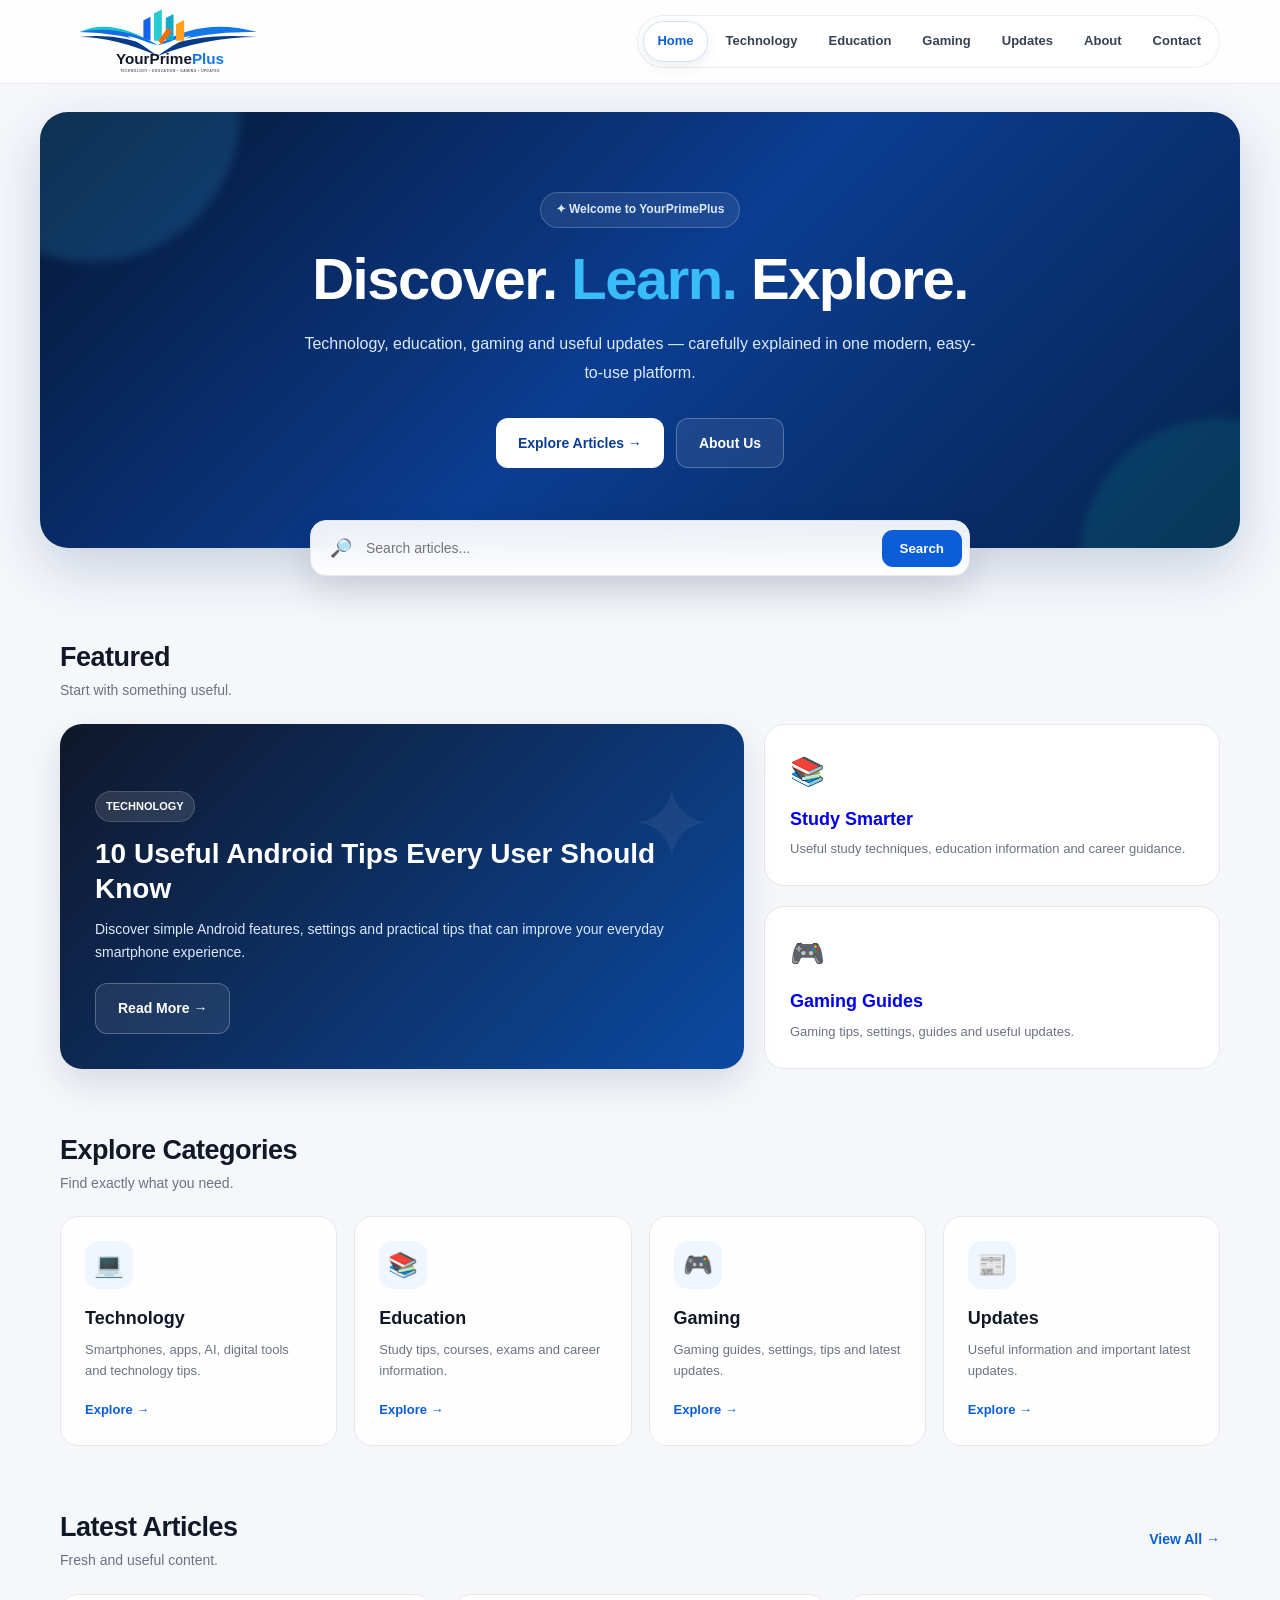
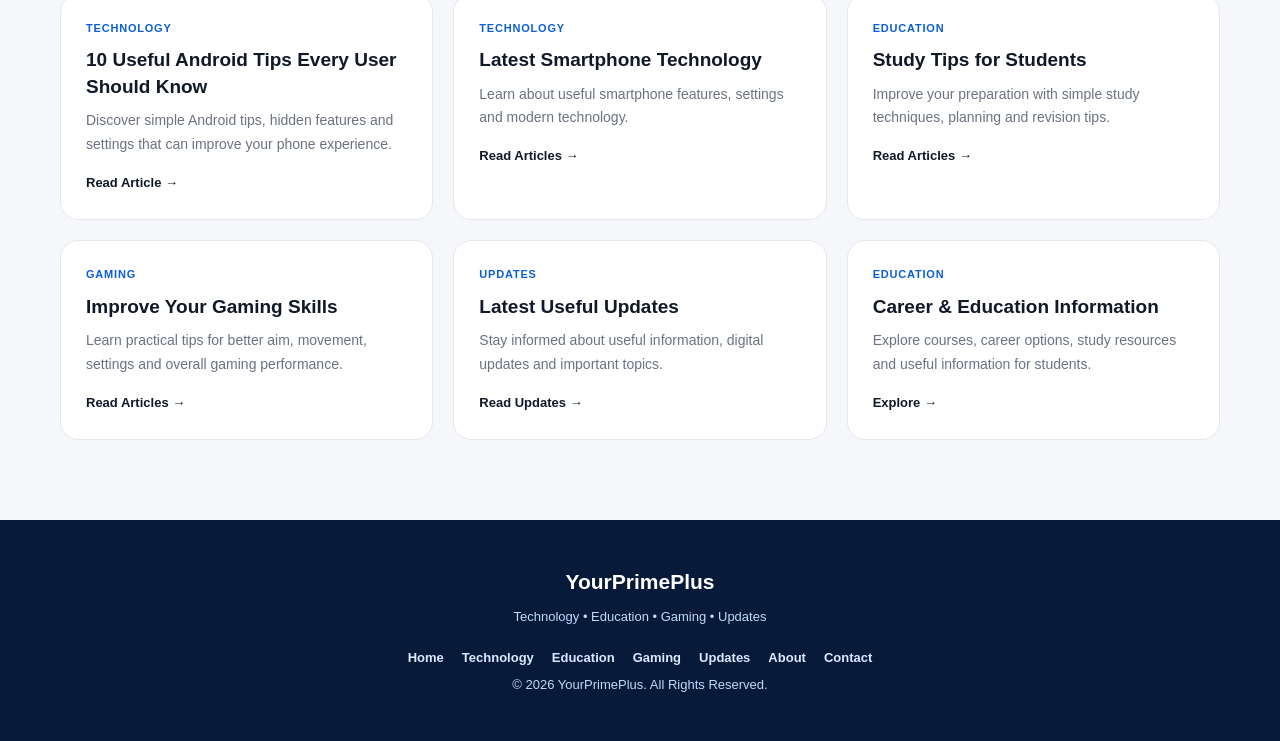
==== commit 9b6280ab: "Update index.html" ====
--- a/index.html
+++ b/index.html
@@ -2,6 +2,7 @@
 <html lang="en">
 
 <head>
+
     <meta charset="UTF-8">
 
     <meta name="viewport"
@@ -11,40 +12,1556 @@
           content="YourPrimePlus - Technology, Education, Gaming and Latest Updates">
 
     <meta name="theme-color"
-          content="#ffffff">
-
-    <title>YourPrimePlus - Technology, Education, Gaming & Updates</title>
-
-    <link rel="stylesheet" href="style.css">
+          content="#071a3a">
+
+    <title>YourPrimePlus | Technology • Education • Gaming • Updates</title>
+
+
+    <style>
+
+        * {
+            margin: 0;
+            padding: 0;
+            box-sizing: border-box;
+        }
+
+        html {
+            scroll-behavior: smooth;
+        }
+
+        body {
+            font-family:
+                Arial,
+                Helvetica,
+                sans-serif;
+
+            background:
+                #f5f7fb;
+
+            color:
+                #111827;
+
+            line-height: 1.6;
+        }
+
+        a {
+            text-decoration: none;
+        }
+
+
+        /* =========================
+           HEADER
+        ========================= */
+
+        header {
+
+            position: sticky;
+
+            top: 0;
+
+            z-index: 1000;
+
+            background:
+                rgba(255,255,255,0.88);
+
+            backdrop-filter:
+                blur(18px);
+
+            -webkit-backdrop-filter:
+                blur(18px);
+
+            border-bottom:
+                1px solid rgba(229,231,235,0.8);
+        }
+
+
+        .header-inner {
+
+            max-width:
+                1200px;
+
+            margin:
+                auto;
+
+            min-height:
+                78px;
+
+            padding:
+                8px 20px;
+
+            display:
+                flex;
+
+            align-items:
+                center;
+
+            justify-content:
+                space-between;
+
+            gap:
+                25px;
+        }
+
+
+        /* =========================
+           LOGO
+        ========================= */
+
+        .logo {
+
+            display:
+                flex;
+
+            align-items:
+                center;
+
+            width:
+                220px;
+
+            flex-shrink:
+                0;
+        }
+
+
+        .logo-svg {
+
+            width:
+                220px;
+
+            height:
+                auto;
+
+            display:
+                block;
+        }
+
+
+        /* =========================
+           NAVIGATION
+        ========================= */
+
+        nav {
+
+            display:
+                flex;
+
+            align-items:
+                center;
+
+            gap:
+                5px;
+
+            padding:
+                5px;
+
+            border-radius:
+                50px;
+
+            background:
+                rgba(255,255,255,0.65);
+
+            border:
+                1px solid rgba(15,23,42,0.07);
+        }
+
+
+        nav a {
+
+            position:
+                relative;
+
+            color:
+                #374151;
+
+            padding:
+                9px 13px;
+
+            border-radius:
+                30px;
+
+            font-size:
+                13px;
+
+            font-weight:
+                700;
+
+            white-space:
+                nowrap;
+
+            transition:
+                0.25s;
+        }
+
+
+        nav a:hover {
+
+            color:
+                #0b5ed7;
+
+            background:
+                rgba(11,94,215,0.06);
+        }
+
+
+        nav a.active {
+
+            color:
+                #0b5ed7;
+
+            background:
+                rgba(255,255,255,0.55);
+
+            border:
+                1px solid
+                rgba(11,94,215,0.18);
+
+            box-shadow:
+                0 4px 14px
+                rgba(15,23,42,0.08);
+
+            backdrop-filter:
+                blur(12px);
+        }
+
+
+        /* =========================
+           HERO
+        ========================= */
+
+        .hero {
+
+            max-width:
+                1200px;
+
+            margin:
+                28px auto 0;
+
+            padding:
+                80px 25px;
+
+            border-radius:
+                28px;
+
+            overflow:
+                hidden;
+
+            position:
+                relative;
+
+            text-align:
+                center;
+
+            color:
+                white;
+
+            background:
+                linear-gradient(
+                    135deg,
+                    #061633,
+                    #0b3d91,
+                    #06234d
+                );
+
+            box-shadow:
+                0 20px 55px
+                rgba(0,35,90,0.18);
+        }
+
+
+        .hero::before {
+
+            content:
+                "";
+
+            position:
+                absolute;
+
+            width:
+                300px;
+
+            height:
+                300px;
+
+            top:
+                -150px;
+
+            left:
+                -100px;
+
+            border-radius:
+                50%;
+
+            background:
+                rgba(56,189,248,0.16);
+
+            filter:
+                blur(5px);
+        }
+
+
+        .hero::after {
+
+            content:
+                "";
+
+            position:
+                absolute;
+
+            width:
+                280px;
+
+            height:
+                280px;
+
+            right:
+                -120px;
+
+            bottom:
+                -150px;
+
+            border-radius:
+                50%;
+
+            background:
+                rgba(20,184,166,0.14);
+
+            filter:
+                blur(5px);
+        }
+
+
+        .hero-content {
+
+            position:
+                relative;
+
+            z-index:
+                2;
+
+            max-width:
+                760px;
+
+            margin:
+                auto;
+        }
+
+
+        .hero-badge {
+
+            display:
+                inline-flex;
+
+            align-items:
+                center;
+
+            gap:
+                7px;
+
+            padding:
+                7px 15px;
+
+            margin-bottom:
+                20px;
+
+            border-radius:
+                50px;
+
+            color:
+                #dbeafe;
+
+            background:
+                rgba(255,255,255,0.08);
+
+            border:
+                1px solid
+                rgba(255,255,255,0.2);
+
+            backdrop-filter:
+                blur(12px);
+
+            font-size:
+                12px;
+
+            font-weight:
+                700;
+        }
+
+
+        .hero h1 {
+
+            font-size:
+                clamp(34px, 6vw, 58px);
+
+            line-height:
+                1.08;
+
+            letter-spacing:
+                -1.5px;
+
+            margin-bottom:
+                20px;
+        }
+
+
+        .hero h1 span {
+
+            color:
+                #38bdf8;
+        }
+
+
+        .hero p {
+
+            max-width:
+                680px;
+
+            margin:
+                auto;
+
+            color:
+                #dbeafe;
+
+            font-size:
+                16px;
+
+            line-height:
+                1.8;
+        }
+
+
+        .hero-buttons {
+
+            margin-top:
+                30px;
+
+            display:
+                flex;
+
+            justify-content:
+                center;
+
+            gap:
+                12px;
+
+            flex-wrap:
+                wrap;
+        }
+
+
+        .hero-button {
+
+            display:
+                inline-flex;
+
+            align-items:
+                center;
+
+            justify-content:
+                center;
+
+            padding:
+                13px 22px;
+
+            border-radius:
+                12px;
+
+            font-weight:
+                800;
+
+            font-size:
+                14px;
+
+            transition:
+                0.25s;
+        }
+
+
+        .hero-button.primary {
+
+            background:
+                white;
+
+            color:
+                #0b3d91;
+        }
+
+
+        .hero-button.secondary {
+
+            color:
+                white;
+
+            background:
+                rgba(255,255,255,0.08);
+
+            border:
+                1px solid
+                rgba(255,255,255,0.25);
+
+            backdrop-filter:
+                blur(12px);
+        }
+
+
+        .hero-button:hover {
+
+            transform:
+                translateY(-3px);
+        }
+
+
+        /* =========================
+           SEARCH
+        ========================= */
+
+        .search-wrapper {
+
+            max-width:
+                700px;
+
+            margin:
+                -28px auto 0;
+
+            position:
+                relative;
+
+            z-index:
+                10;
+
+            padding:
+                0 20px;
+        }
+
+
+        .search-box {
+
+            display:
+                flex;
+
+            align-items:
+                center;
+
+            gap:
+                10px;
+
+            padding:
+                7px;
+
+            background:
+                rgba(255,255,255,0.92);
+
+            border:
+                1px solid #e5e7eb;
+
+            border-radius:
+                16px;
+
+            box-shadow:
+                0 15px 35px
+                rgba(15,23,42,0.12);
+
+            backdrop-filter:
+                blur(16px);
+        }
+
+
+        .search-icon {
+
+            padding-left:
+                12px;
+
+            font-size:
+                18px;
+        }
+
+
+        .search-box input {
+
+            flex:
+                1;
+
+            min-width:
+                0;
+
+            border:
+                0;
+
+            outline:
+                none;
+
+            background:
+                transparent;
+
+            font-size:
+                14px;
+
+            color:
+                #111827;
+
+            padding:
+                12px 4px;
+        }
+
+
+        .search-box button {
+
+            border:
+                0;
+
+            cursor:
+                pointer;
+
+            padding:
+                11px 18px;
+
+            border-radius:
+                11px;
+
+            background:
+                #0b5ed7;
+
+            color:
+                white;
+
+            font-weight:
+                700;
+        }
+
+
+        /* =========================
+           CONTAINER
+        ========================= */
+
+        .container {
+
+            max-width:
+                1200px;
+
+            margin:
+                60px auto;
+
+            padding:
+                0 20px;
+        }
+
+
+        /* =========================
+           SECTION HEADING
+        ========================= */
+
+        .section-heading {
+
+            display:
+                flex;
+
+            align-items:
+                center;
+
+            justify-content:
+                space-between;
+
+            gap:
+                15px;
+
+            margin-bottom:
+                22px;
+        }
+
+
+        .section-heading h2 {
+
+            font-size:
+                27px;
+
+            letter-spacing:
+                -0.5px;
+        }
+
+
+        .section-heading p {
+
+            color:
+                #6b7280;
+
+            font-size:
+                14px;
+        }
+
+
+        .section-link {
+
+            color:
+                #0b5ed7;
+
+            font-size:
+                14px;
+
+            font-weight:
+                800;
+        }
+
+
+        /* =========================
+           FEATURED
+        ========================= */
+
+        .featured {
+
+            display:
+                grid;
+
+            grid-template-columns:
+                1.5fr 1fr;
+
+            gap:
+                20px;
+
+            margin-bottom:
+                60px;
+        }
+
+
+        .featured-main {
+
+            min-height:
+                330px;
+
+            padding:
+                35px;
+
+            border-radius:
+                22px;
+
+            color:
+                white;
+
+            position:
+                relative;
+
+            overflow:
+                hidden;
+
+            display:
+                flex;
+
+            flex-direction:
+                column;
+
+            justify-content:
+                flex-end;
+
+            background:
+                linear-gradient(
+                    135deg,
+                    #0f172a,
+                    #0b4aa2
+                );
+
+            box-shadow:
+                0 15px 35px
+                rgba(15,23,42,0.12);
+        }
+
+
+        .featured-main::after {
+
+            content:
+                "✦";
+
+            position:
+                absolute;
+
+            right:
+                30px;
+
+            top:
+                20px;
+
+            font-size:
+                100px;
+
+            color:
+                rgba(255,255,255,0.06);
+        }
+
+
+        .featured-main .tag {
+
+            display:
+                inline-block;
+
+            width:
+                fit-content;
+
+            padding:
+                6px 10px;
+
+            border-radius:
+                20px;
+
+            background:
+                rgba(255,255,255,0.12);
+
+            border:
+                1px solid
+                rgba(255,255,255,0.15);
+
+            font-size:
+                11px;
+
+            font-weight:
+                800;
+
+            margin-bottom:
+                14px;
+        }
+
+
+        .featured-main h3 {
+
+            font-size:
+                28px;
+
+            line-height:
+                1.25;
+
+            max-width:
+                600px;
+
+            margin-bottom:
+                12px;
+        }
+
+
+        .featured-main p {
+
+            color:
+                #dbeafe;
+
+            max-width:
+                600px;
+
+            font-size:
+                14px;
+        }
+
+
+        .featured-side {
+
+            display:
+                grid;
+
+            gap:
+                20px;
+        }
+
+
+        .mini-feature {
+
+            background:
+                white;
+
+            border:
+                1px solid #e5e7eb;
+
+            border-radius:
+                20px;
+
+            padding:
+                25px;
+
+            transition:
+                0.25s;
+        }
+
+
+        .mini-feature:hover {
+
+            transform:
+                translateY(-4px);
+
+            box-shadow:
+                0 14px 30px
+                rgba(15,23,42,0.08);
+        }
+
+
+        .mini-icon {
+
+            font-size:
+                28px;
+
+            margin-bottom:
+                10px;
+        }
+
+
+        .mini-feature h3 {
+
+            font-size:
+                18px;
+
+            margin-bottom:
+                6px;
+        }
+
+
+        .mini-feature p {
+
+            color:
+                #6b7280;
+
+            font-size:
+                13px;
+
+            line-height:
+                1.6;
+        }
+
+
+        /* =========================
+           CATEGORIES
+        ========================= */
+
+        .categories {
+
+            display:
+                grid;
+
+            grid-template-columns:
+                repeat(4, 1fr);
+
+            gap:
+                17px;
+
+            margin-bottom:
+                60px;
+        }
+
+
+        .category {
+
+            background:
+                rgba(255,255,255,0.9);
+
+            border:
+                1px solid #e5e7eb;
+
+            border-radius:
+                18px;
+
+            padding:
+                24px;
+
+            transition:
+                0.25s;
+        }
+
+
+        .category:hover {
+
+            transform:
+                translateY(-5px);
+
+            box-shadow:
+                0 15px 30px
+                rgba(15,23,42,0.08);
+        }
+
+
+        .category-icon {
+
+            width:
+                48px;
+
+            height:
+                48px;
+
+            display:
+                flex;
+
+            align-items:
+                center;
+
+            justify-content:
+                center;
+
+            border-radius:
+                14px;
+
+            background:
+                #eff6ff;
+
+            font-size:
+                24px;
+
+            margin-bottom:
+                15px;
+        }
+
+
+        .category h3 {
+
+            font-size:
+                18px;
+
+            margin-bottom:
+                7px;
+        }
+
+
+        .category p {
+
+            color:
+                #6b7280;
+
+            font-size:
+                13px;
+
+            line-height:
+                1.6;
+
+            margin-bottom:
+                14px;
+        }
+
+
+        .category-link {
+
+            color:
+                #0b5ed7;
+
+            font-size:
+                13px;
+
+            font-weight:
+                800;
+        }
+
+
+        /* =========================
+           ARTICLES
+        ========================= */
+
+        .posts {
+
+            display:
+                grid;
+
+            grid-template-columns:
+                repeat(3, 1fr);
+
+            gap:
+                20px;
+        }
+
+
+        .card {
+
+            background:
+                white;
+
+            padding:
+                25px;
+
+            border:
+                1px solid #e5e7eb;
+
+            border-radius:
+                18px;
+
+            transition:
+                0.25s;
+        }
+
+
+        .card:hover {
+
+            transform:
+                translateY(-4px);
+
+            box-shadow:
+                0 15px 30px
+                rgba(15,23,42,0.08);
+        }
+
+
+        .card-category {
+
+            color:
+                #0b5ed7;
+
+            font-size:
+                11px;
+
+            font-weight:
+                800;
+
+            letter-spacing:
+                0.8px;
+
+            text-transform:
+                uppercase;
+
+            margin-bottom:
+                10px;
+        }
+
+
+        .card h3 {
+
+            font-size:
+                19px;
+
+            line-height:
+                1.4;
+
+            margin-bottom:
+                9px;
+        }
+
+
+        .card p {
+
+            color:
+                #6b7280;
+
+            font-size:
+                14px;
+
+            line-height:
+                1.65;
+        }
+
+
+        .read {
+
+            display:
+                inline-block;
+
+            margin-top:
+                17px;
+
+            color:
+                #111827;
+
+            font-size:
+                13px;
+
+            font-weight:
+                800;
+
+            transition:
+                0.2s;
+        }
+
+
+        .read:hover {
+
+            color:
+                #0b5ed7;
+        }
+
+
+        /* =========================
+           FOOTER
+        ========================= */
+
+        footer {
+
+            margin-top:
+                80px;
+
+            padding:
+                45px 20px;
+
+            text-align:
+                center;
+
+            color:
+                white;
+
+            background:
+                #071a3a;
+        }
+
+
+        footer h3 {
+
+            font-size:
+                21px;
+
+            margin-bottom:
+                8px;
+        }
+
+
+        footer p {
+
+            color:
+                #bfdbfe;
+
+            font-size:
+                13px;
+
+            margin-top:
+                7px;
+        }
+
+
+        .footer-links {
+
+            display:
+                flex;
+
+            justify-content:
+                center;
+
+            flex-wrap:
+                wrap;
+
+            gap:
+                18px;
+
+            margin-top:
+                20px;
+        }
+
+
+        .footer-links a {
+
+            color:
+                #dbeafe;
+
+            font-size:
+                13px;
+
+            font-weight:
+                600;
+        }
+
+
+        .footer-links a:hover {
+
+            color:
+                white;
+        }
+
+
+        /* =========================
+           MOBILE
+        ========================= */
+
+        @media (max-width: 950px) {
+
+            .header-inner {
+
+                flex-direction:
+                    column;
+
+                align-items:
+                    flex-start;
+
+                padding:
+                    10px 15px;
+            }
+
+
+            .logo {
+
+                width:
+                    205px;
+            }
+
+
+            .logo-svg {
+
+                width:
+                    205px;
+            }
+
+
+            nav {
+
+                width:
+                    100%;
+
+                overflow-x:
+                    auto;
+
+                justify-content:
+                    flex-start;
+
+                padding:
+                    4px;
+
+                scrollbar-width:
+                    none;
+            }
+
+
+            nav::-webkit-scrollbar {
+
+                display:
+                    none;
+            }
+
+
+            .featured {
+
+                grid-template-columns:
+                    1fr;
+            }
+
+
+            .categories {
+
+                grid-template-columns:
+                    repeat(2, 1fr);
+            }
+
+
+            .posts {
+
+                grid-template-columns:
+                    repeat(2, 1fr);
+            }
+
+        }
+
+
+        @media (max-width: 600px) {
+
+            .hero {
+
+                margin:
+                    15px 12px 0;
+
+                padding:
+                    60px 20px;
+
+                border-radius:
+                    22px;
+            }
+
+
+            .hero h1 {
+
+                font-size:
+                    34px;
+            }
+
+
+            .hero p {
+
+                font-size:
+                    14px;
+            }
+
+
+            .search-wrapper {
+
+                padding:
+                    0 12px;
+            }
+
+
+            .search-box {
+
+                border-radius:
+                    14px;
+            }
+
+
+            .search-box button {
+
+                padding:
+                    10px 13px;
+
+                font-size:
+                    12px;
+            }
+
+
+            .container {
+
+                margin:
+                    45px auto;
+
+                padding:
+                    0 15px;
+            }
+
+
+            .section-heading h2 {
+
+                font-size:
+                    22px;
+            }
+
+
+            .featured-main {
+
+                min-height:
+                    300px;
+
+                padding:
+                    25px;
+            }
+
+
+            .featured-main h3 {
+
+                font-size:
+                    23px;
+            }
+
+
+            .categories {
+
+                grid-template-columns:
+                    1fr;
+            }
+
+
+            .posts {
+
+                grid-template-columns:
+                    1fr;
+            }
+
+
+            .hero-buttons {
+
+                flex-direction:
+                    column;
+            }
+
+
+            .hero-button {
+
+                width:
+                    100%;
+            }
+
+        }
+
+    </style>
+
 </head>
 
 
 <body>
 
-<!-- =====================================================
+
+<!-- =========================
      HEADER
-===================================================== -->
-
-<header class="site-header">
+========================= -->
+
+<header>
 
     <div class="header-inner">
 
-        <a href="index.html" class="logo-link">
-
-            <img
-                src="https://dummyimage.com/320x100/ffffff/1769c2&text=YourPrimePlus"
-                alt="YourPrimePlus"
-                class="site-logo"
+
+        <!-- LOGO -->
+
+        <a href="index.html" class="logo">
+
+            <svg
+                class="logo-svg"
+                viewBox="0 0 620 190"
+                xmlns="http://www.w3.org/2000/svg"
+                role="img"
+                aria-label="YourPrimePlus Logo"
             >
 
+                <path
+                    d="M55 68 Q145 25 275 105 Q165 55 55 68Z"
+                    fill="#19c7c4"
+                />
+
+                <path
+                    d="M55 68 Q170 45 275 105 Q165 70 55 68Z"
+                    fill="#1769e8"
+                />
+
+                <path
+                    d="M275 105 Q400 25 555 68 Q410 65 275 105Z"
+                    fill="#1478e8"
+                />
+
+                <path
+                    d="M55 82 Q165 68 275 115 Q395 68 555 82
+                       Q410 83 275 135 Q155 83 55 82Z"
+                    fill="#063b87"
+                />
+
+                <path
+                    d="M275 135 Q235 105 190 78
+                       Q235 88 275 112
+                       Q320 85 370 78
+                       Q315 105 275 135Z"
+                    fill="#ffffff"
+                />
+
+                <path
+                    d="M235 85 L235 35 L255 25 L255 92Z"
+                    fill="#1264e8"
+                />
+
+                <path
+                    d="M265 92 L265 15 L287 4 L287 92Z"
+                    fill="#28cbd0"
+                />
+
+                <path
+                    d="M298 90 L298 28 L320 17 L320 90Z"
+                    fill="#12a9c9"
+                />
+
+                <path
+                    d="M327 92 L327 46 L350 34 L350 92Z"
+                    fill="#ff9f1c"
+                />
+
+                <path
+                    d="M277 92 L303 56 L315 66 L286 103Z"
+                    fill="#ff6b00"
+                />
+
+                <text
+                    x="310"
+                    y="158"
+                    text-anchor="middle"
+                    font-family="Arial, Helvetica, sans-serif"
+                    font-size="43"
+                    font-weight="800"
+                    fill="#111827"
+                >
+                    YourPrime<tspan fill="#1677e8">Plus</tspan>
+                </text>
+
+                <text
+                    x="310"
+                    y="180"
+                    text-anchor="middle"
+                    font-family="Arial, Helvetica, sans-serif"
+                    font-size="9"
+                    font-weight="600"
+                    letter-spacing="1.5"
+                    fill="#4b5563"
+                >
+                    TECHNOLOGY • EDUCATION • GAMING • UPDATES
+                </text>
+
+            </svg>
+
         </a>
 
 
-        <!-- =================================================
-             NAVIGATION
-        ================================================== -->
-
-        <nav class="nav" aria-label="Main Navigation">
+        <!-- NAVIGATION -->
+
+        <nav>
 
             <a href="index.html" class="active">
                 Home
@@ -82,64 +1599,95 @@
 
 
 
-<!-- =====================================================
-     MAIN CONTENT
-===================================================== -->
-
-<main>
-
-
-    <!-- =================================================
-         HERO / SEARCH
-    ================================================== -->
-
-    <section class="hero">
-
-        <div class="hero-content">
-
-            <h1>
-                YourPrimePlus
-            </h1>
-
-            <p>
-                Technology, Education, Gaming and Latest Updates
-            </p>
-
-
-            <!-- SEARCH -->
-
-            <div class="search-box">
-
-                <label for="siteSearch" class="sr-only">
-                    Search articles
-                </label>
-
-                <input
-                    type="search"
-                    id="siteSearch"
-                    placeholder="Search articles..."
-                    autocomplete="off"
-                >
-
-                <button
-                    type="button"
-                    id="searchButton"
-                    onclick="searchArticles()"
-                >
-                    Search
-                </button>
-
-            </div>
-
+<!-- =========================
+     HERO
+========================= -->
+
+<section class="hero">
+
+    <div class="hero-content">
+
+        <div class="hero-badge">
+            ✦ Welcome to YourPrimePlus
         </div>
 
-    </section>
-
-
-
-    <!-- =================================================
-         FEATURED
-    ================================================== -->
+        <h1>
+            Discover.
+            <span>Learn.</span>
+            Explore.
+        </h1>
+
+        <p>
+            Technology, education, gaming and useful
+            updates — carefully explained in one modern,
+            easy-to-use platform.
+        </p>
+
+
+        <div class="hero-buttons">
+
+            <a
+                href="#featured"
+                class="hero-button primary"
+            >
+                Explore Articles →
+            </a>
+
+            <a
+                href="about.html"
+                class="hero-button secondary"
+            >
+                About Us
+            </a>
+
+        </div>
+
+    </div>
+
+</section>
+
+
+
+<!-- =========================
+     SEARCH
+========================= -->
+
+<div class="search-wrapper">
+
+    <div class="search-box">
+
+        <span class="search-icon">
+            🔎
+        </span>
+
+        <input
+            type="search"
+            id="siteSearch"
+            placeholder="Search articles..."
+            aria-label="Search articles"
+        >
+
+        <button
+            type="button"
+            onclick="searchArticles()"
+        >
+            Search
+        </button>
+
+    </div>
+
+</div>
+
+
+
+<!-- =========================
+     MAIN
+========================= -->
+
+<main class="container">
+
+
+    <!-- FEATURED -->
 
     <section id="featured">
 
@@ -160,18 +1708,85 @@
         </div>
 
 
-        <!-- IMPORTANT:
-             script.js automatically fills this area
-        -->
-
-        <div
-            class="featured"
-            id="dynamicFeatured"
-        >
-
-            <div class="featured-loading">
-
-                Loading latest articles...
+        <div class="featured">
+
+
+            <article class="featured-main searchable"
+                     data-title="10 useful Android tips every user should know">
+
+                <div class="tag">
+                    TECHNOLOGY
+                </div>
+
+                <h3>
+                    10 Useful Android Tips
+                    Every User Should Know
+                </h3>
+
+                <p>
+                    Discover simple Android features,
+                    settings and practical tips that can
+                    improve your everyday smartphone experience.
+                </p>
+
+                <a
+                    href="technology.html"
+                    class="hero-button secondary"
+                    style="margin-top:20px;width:max-content;"
+                >
+                    Read More →
+                </a>
+
+            </article>
+
+
+            <div class="featured-side">
+
+
+                <a
+                    href="education.html"
+                    class="mini-feature searchable"
+                    data-title="study smarter education study techniques"
+                >
+
+                    <div class="mini-icon">
+                        📚
+                    </div>
+
+                    <h3>
+                        Study Smarter
+                    </h3>
+
+                    <p>
+                        Useful study techniques,
+                        education information and
+                        career guidance.
+                    </p>
+
+                </a>
+
+
+                <a
+                    href="gaming.html"
+                    class="mini-feature searchable"
+                    data-title="gaming guides tips settings"
+                >
+
+                    <div class="mini-icon">
+                        🎮
+                    </div>
+
+                    <h3>
+                        Gaming Guides
+                    </h3>
+
+                    <p>
+                        Gaming tips, settings,
+                        guides and useful updates.
+                    </p>
+
+                </a>
+
 
             </div>
 
@@ -181,11 +1796,139 @@
 
 
 
-    <!-- =================================================
-         LATEST ARTICLES
-    ================================================== -->
-
-    <section id="latest">
+    <!-- CATEGORIES -->
+
+    <section>
+
+        <div class="section-heading">
+
+            <div>
+
+                <h2>
+                    Explore Categories
+                </h2>
+
+                <p>
+                    Find exactly what you need.
+                </p>
+
+            </div>
+
+        </div>
+
+
+        <div class="categories">
+
+
+            <div class="category">
+
+                <div class="category-icon">
+                    💻
+                </div>
+
+                <h3>
+                    Technology
+                </h3>
+
+                <p>
+                    Smartphones, apps, AI,
+                    digital tools and technology tips.
+                </p>
+
+                <a
+                    href="technology.html"
+                    class="category-link"
+                >
+                    Explore →
+                </a>
+
+            </div>
+
+
+            <div class="category">
+
+                <div class="category-icon">
+                    📚
+                </div>
+
+                <h3>
+                    Education
+                </h3>
+
+                <p>
+                    Study tips, courses, exams
+                    and career information.
+                </p>
+
+                <a
+                    href="education.html"
+                    class="category-link"
+                >
+                    Explore →
+                </a>
+
+            </div>
+
+
+            <div class="category">
+
+                <div class="category-icon">
+                    🎮
+                </div>
+
+                <h3>
+                    Gaming
+                </h3>
+
+                <p>
+                    Gaming guides, settings,
+                    tips and latest updates.
+                </p>
+
+                <a
+                    href="gaming.html"
+                    class="category-link"
+                >
+                    Explore →
+                </a>
+
+            </div>
+
+
+            <div class="category">
+
+                <div class="category-icon">
+                    📰
+                </div>
+
+                <h3>
+                    Updates
+                </h3>
+
+                <p>
+                    Useful information and
+                    important latest updates.
+                </p>
+
+                <a
+                    href="updates.html"
+                    class="category-link"
+                >
+                    Explore →
+                </a>
+
+            </div>
+
+
+        </div>
+
+    </section>
+
+
+
+    <!-- LATEST ARTICLES -->
+
+    <section id="articles">
 
         <div class="section-heading">
 
@@ -196,81 +1939,192 @@
                 </h2>
 
                 <p>
-                    Discover our latest useful content.
+                    Fresh and useful content.
                 </p>
 
             </div>
 
+            <a
+                href="updates.html"
+                class="section-link"
+            >
+                View All →
+            </a>
+
         </div>
 
 
-        <!-- IMPORTANT:
-             script.js automatically adds articles here
-        -->
-
-        <div
-            class="articles"
-            id="articles"
-        >
-
-            <div class="featured-loading">
-
-                Loading articles...
-
-            </div>
-
-        </div>
-
-    </section>
-
-
-
-    <!-- =================================================
-         CATEGORIES
-    ================================================== -->
-
-    <section>
-
-        <div class="section-heading">
-
-            <div>
-
-                <h2>
-                    Explore Categories
-                </h2>
+        <div class="posts">
+
+
+            <article
+                class="card searchable"
+                data-title="10 useful Android tips every user should know"
+            >
+
+                <div class="card-category">
+                    Technology
+                </div>
+
+                <h3>
+                    10 Useful Android Tips
+                    Every User Should Know
+                </h3>
 
                 <p>
-                    Find exactly what you need.
-                </p>
-
-            </div>
-
-        </div>
-
-
-        <div class="categories">
-
-
-            <!-- TECHNOLOGY -->
-
-            <article class="category-card">
-
-                <div class="category-icon">
-                    💻
-                </div>
-
-                <h3>
-                    Technology
-                </h3>
-
-                <p>
-                    Smartphones, apps, AI, digital tools and
-                    technology tips.
+                    Discover simple Android tips,
+                    hidden features and settings
+                    that can improve your phone experience.
                 </p>
 
                 <a
                     href="technology.html"
-                    class="hero-button secondary"
+                    class="read"
+                >
+                    Read Article →
+                </a>
+
+            </article>
+
+
+            <article
+                class="card searchable"
+                data-title="latest smartphone technology"
+            >
+
+                <div class="card-category">
+                    Technology
+                </div>
+
+                <h3>
+                    Latest Smartphone Technology
+                </h3>
+
+                <p>
+                    Learn about useful smartphone
+                    features, settings and modern
+                    technology.
+                </p>
+
+                <a
+                    href="technology.html"
+                    class="read"
+                >
+                    Read Articles →
+                </a>
+
+            </article>
+
+
+            <article
+                class="card searchable"
+                data-title="study tips for students"
+            >
+
+                <div class="card-category">
+                    Education
+                </div>
+
+                <h3>
+                    Study Tips for Students
+                </h3>
+
+                <p>
+                    Improve your preparation with
+                    simple study techniques,
+                    planning and revision tips.
+                </p>
+
+                <a
+                    href="education.html"
+                    class="read"
+                >
+                    Read Articles →
+                </a>
+
+            </article>
+
+
+            <article
+                class="card searchable"
+                data-title="best gaming tips improve gaming skills"
+            >
+
+                <div class="card-category">
+                    Gaming
+                </div>
+
+                <h3>
+                    Improve Your Gaming Skills
+                </h3>
+
+                <p>
+                    Learn practical tips for better
+                    aim, movement, settings and
+                    overall gaming performance.
+                </p>
+
+                <a
+                    href="gaming.html"
+                    class="read"
+                >
+                    Read Articles →
+                </a>
+
+            </article>
+
+
+            <article
+                class="card searchable"
+                data-title="latest useful updates"
+            >
+
+                <div class="card-category">
+                    Updates
+                </div>
+
+                <h3>
+                    Latest Useful Updates
+                </h3>
+
+                <p>
+                    Stay informed about useful
+                    information, digital updates
+                    and important topics.
+                </p>
+
+                <a
+                    href="updates.html"
+                    class="read"
+                >
+                    Read Updates →
+                </a>
+
+            </article>
+
+
+            <article
+                class="card searchable"
+                data-title="career and education information"
+            >
+
+                <div class="card-category">
+                    Education
+                </div>
+
+                <h3>
+                    Career & Education Information
+                </h3>
+
+                <p>
+                    Explore courses, career options,
+                    study resources and useful
+                    information for students.
+                </p>
+
+                <a
+                    href="education.html"
+                    class="read"
                 >
                     Explore →
                 </a>
@@ -278,298 +2132,151 @@
             </article>
 
 
-
-            <!-- EDUCATION -->
-
-            <article class="category-card">
-
-                <div class="category-icon">
-                    🎓
-                </div>
-
-                <h3>
-                    Education
-                </h3>
-
-                <p>
-                    Study tips, student guides, education
-                    information and useful resources.
-                </p>
-
-                <a
-                    href="education.html"
-                    class="hero-button secondary"
-                >
-                    Explore →
-                </a>
-
-            </article>
-
-
-
-            <!-- GAMING -->
-
-            <article class="category-card">
-
-                <div class="category-icon">
-                    🎮
-                </div>
-
-                <h3>
-                    Gaming
-                </h3>
-
-                <p>
-                    Gaming tips, settings, guides and useful
-                    updates for mobile gamers.
-                </p>
-
-                <a
-                    href="gaming.html"
-                    class="hero-button secondary"
-                >
-                    Explore →
-                </a>
-
-            </article>
-
-
-
-            <!-- UPDATES -->
-
-            <article class="category-card">
-
-                <div class="category-icon">
-                    📰
-                </div>
-
-                <h3>
-                    Updates
-                </h3>
-
-                <p>
-                    Useful information and important latest
-                    updates in one place.
-                </p>
-
-                <a
-                    href="updates.html"
-                    class="hero-button secondary"
-                >
-                    Explore →
-                </a>
-
-            </article>
-
-
         </div>
 
     </section>
 
 
-
-    <!-- =================================================
-         ABOUT YOURPRIMEPLUS
-    ================================================== -->
-
-    <section class="about-section">
-
-        <div class="section-heading">
-
-            <div>
-
-                <h2>
-                    About YourPrimePlus
-                </h2>
-
-                <p>
-                    Simple, useful and practical information.
-                </p>
-
-            </div>
-
-        </div>
-
-
-        <div class="about-content">
-
-            <p>
-                Welcome to <strong>YourPrimePlus</strong>.
-                Our goal is to provide useful information
-                about technology, education, gaming and
-                important digital updates.
-            </p>
-
-            <p>
-                We focus on simple explanations, practical
-                guides and helpful information that users
-                can understand easily.
-            </p>
-
-        </div>
-
-    </section>
-
-
-
-    <!-- =================================================
-         CALL TO ACTION
-    ================================================== -->
-
-    <section class="cta-section">
-
-        <div>
-
-            <h2>
-                Find Something Useful
-            </h2>
-
-            <p>
-                Explore our latest articles and guides.
-            </p>
-
-            <a
-                href="#latest"
-                class="hero-button"
-            >
-                Explore Articles →
-            </a>
-
-        </div>
-
-    </section>
-
-
 </main>
 
 
 
-<!-- =====================================================
+<!-- =========================
      FOOTER
-===================================================== -->
-
-<footer class="site-footer">
-
-    <div class="footer-inner">
-
-
-        <div class="footer-column">
-
-            <h3>
-                YourPrimePlus
-            </h3>
-
-            <p>
-                Technology • Education • Gaming • Updates
-            </p>
-
-        </div>
-
-
-
-        <div class="footer-column">
-
-            <h3>
-                Quick Links
-            </h3>
-
-            <a href="index.html">
-                Home
-            </a>
-
-            <a href="technology.html">
-                Technology
-            </a>
-
-            <a href="education.html">
-                Education
-            </a>
-
-            <a href="gaming.html">
-                Gaming
-            </a>
-
-            <a href="updates.html">
-                Updates
-            </a>
-
-        </div>
-
-
-
-        <div class="footer-column">
-
-            <h3>
-                Information
-            </h3>
-
-            <a href="about.html">
-                About
-            </a>
-
-            <a href="contact.html">
-                Contact
-            </a>
-
-        </div>
-
+========================= -->
+
+<footer>
+
+    <h3>
+        YourPrimePlus
+    </h3>
+
+    <p>
+        Technology • Education • Gaming • Updates
+    </p>
+
+
+    <div class="footer-links">
+
+        <a href="index.html">
+            Home
+        </a>
+
+        <a href="technology.html">
+            Technology
+        </a>
+
+        <a href="education.html">
+            Education
+        </a>
+
+        <a href="gaming.html">
+            Gaming
+        </a>
+
+        <a href="updates.html">
+            Updates
+        </a>
+
+        <a href="about.html">
+            About
+        </a>
+
+        <a href="contact.html">
+            Contact
+        </a>
 
     </div>
 
 
-    <div class="footer-bottom">
-
-        <p>
-            © 2026 YourPrimePlus. All Rights Reserved.
-        </p>
-
-    </div>
+    <p>
+        © 2026 YourPrimePlus.
+        All Rights Reserved.
+    </p>
 
 </footer>
 
 
 
-<!-- =====================================================
-     JAVASCRIPT
-===================================================== -->
-
-<script src="script.js"></script>
-
-
-<!-- =====================================================
-     SEARCH FALLBACK
-     This makes Enter key work even if script.js changes.
-===================================================== -->
+<!-- =========================
+     SEARCH SCRIPT
+========================= -->
 
 <script>
 
-document.addEventListener("DOMContentLoaded", function () {
-
-    const searchInput =
+function searchArticles() {
+
+    const input =
         document.getElementById("siteSearch");
 
-    if (searchInput) {
-
-        searchInput.addEventListener(
-            "keydown",
-            function (event) {
-
-                if (event.key === "Enter") {
-
-                    if (typeof searchArticles === "function") {
-
-                        searchArticles();
-
-                    }
-
-                }
-
-            }
-        );
-
+    const query =
+        input.value
+        .trim()
+        .toLowerCase();
+
+    const articles =
+        document.querySelectorAll(".searchable");
+
+
+    if (!query) {
+
+        articles.forEach(function(article) {
+
+            article.style.display = "";
+
+        });
+
+        return;
     }
 
-});
+
+    articles.forEach(function(article) {
+
+        const title =
+            (
+                article.getAttribute("data-title") || ""
+            ).toLowerCase();
+
+        const content =
+            article.innerText.toLowerCase();
+
+
+        if (
+            title.includes(query) ||
+            content.includes(query)
+        ) {
+
+            article.style.display = "";
+
+        } else {
+
+            article.style.display = "none";
+
+        }
+
+    });
+
+
+    document
+        .getElementById("articles")
+        .scrollIntoView({
+            behavior: "smooth"
+        });
+
+}
+
+
+document
+    .getElementById("siteSearch")
+    .addEventListener("keydown", function(event) {
+
+        if (event.key === "Enter") {
+
+            searchArticles();
+
+        }
+
+    });
 
 </script>
 
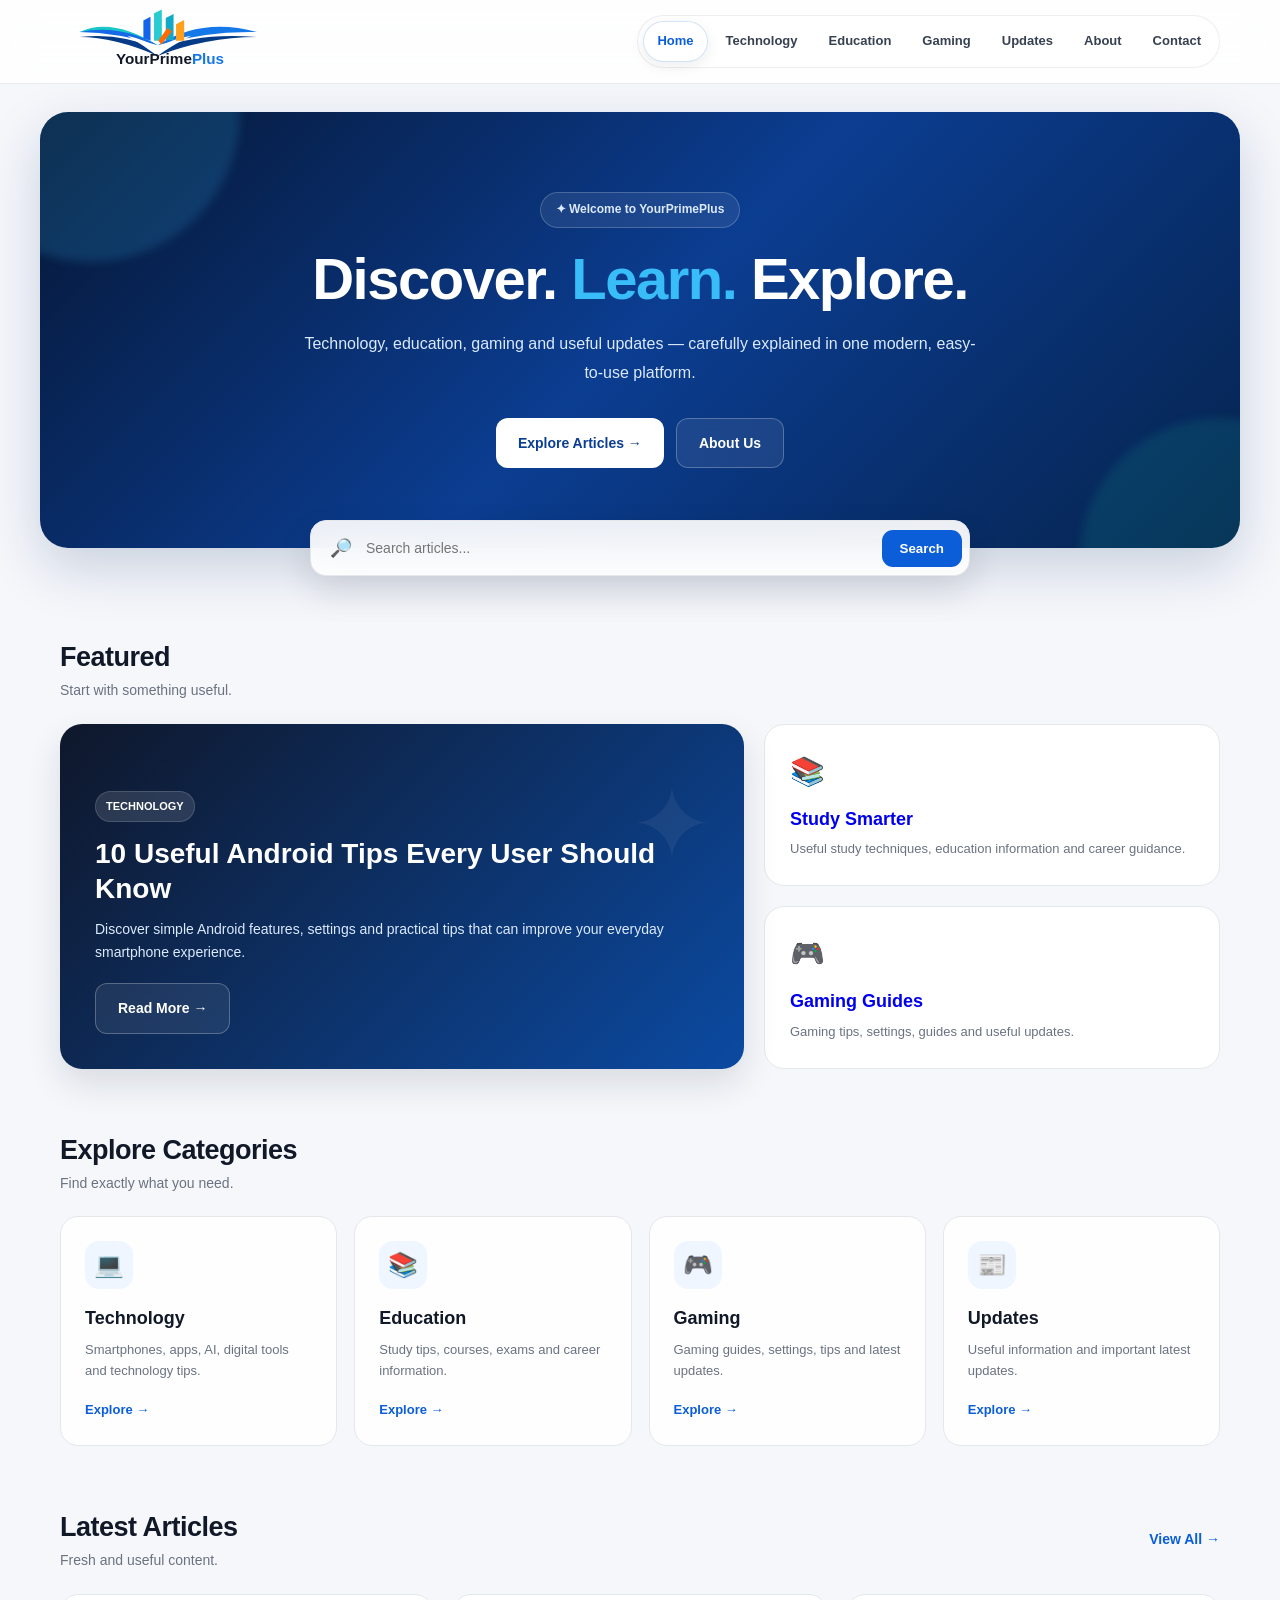
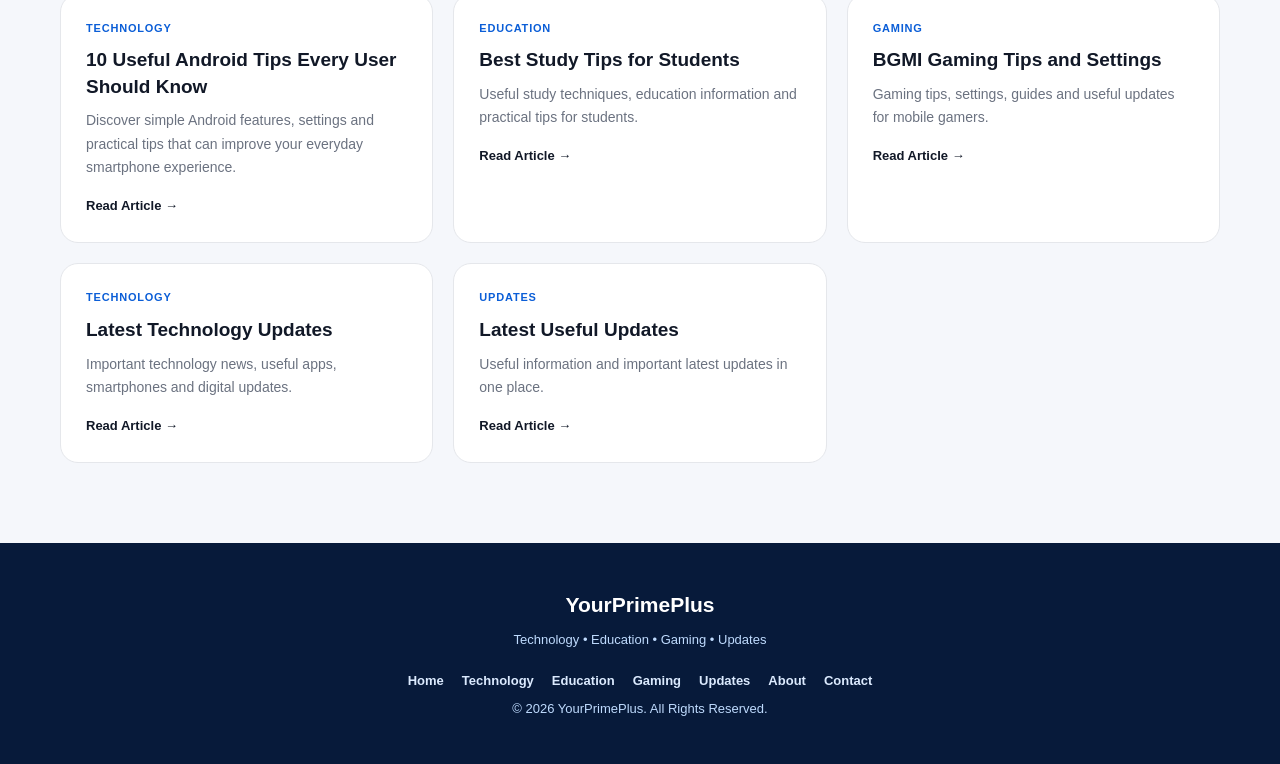
==== commit 96dc9a24: "Add files via upload" ====
--- a/index.html
+++ b/index.html
@@ -30,17 +30,9 @@
         }
 
         body {
-            font-family:
-                Arial,
-                Helvetica,
-                sans-serif;
-
-            background:
-                #f5f7fb;
-
-            color:
-                #111827;
-
+            font-family: Arial, Helvetica, sans-serif;
+            background: #f5f7fb;
+            color: #111827;
             line-height: 1.6;
         }
 
@@ -54,52 +46,32 @@
         ========================= */
 
         header {
-
             position: sticky;
-
             top: 0;
-
             z-index: 1000;
 
-            background:
-                rgba(255,255,255,0.88);
-
-            backdrop-filter:
-                blur(18px);
-
-            -webkit-backdrop-filter:
-                blur(18px);
-
-            border-bottom:
-                1px solid rgba(229,231,235,0.8);
+            background: rgba(255,255,255,0.88);
+
+            backdrop-filter: blur(18px);
+            -webkit-backdrop-filter: blur(18px);
+
+            border-bottom: 1px solid rgba(229,231,235,0.8);
         }
 
 
         .header-inner {
-
-            max-width:
-                1200px;
-
-            margin:
-                auto;
-
-            min-height:
-                78px;
-
-            padding:
-                8px 20px;
-
-            display:
-                flex;
-
-            align-items:
-                center;
-
-            justify-content:
-                space-between;
-
-            gap:
-                25px;
+            max-width: 1200px;
+            margin: auto;
+
+            min-height: 78px;
+
+            padding: 8px 20px;
+
+            display: flex;
+            align-items: center;
+            justify-content: space-between;
+
+            gap: 25px;
         }
 
 
@@ -108,31 +80,18 @@
         ========================= */
 
         .logo {
-
-            display:
-                flex;
-
-            align-items:
-                center;
-
-            width:
-                220px;
-
-            flex-shrink:
-                0;
-        }
-
+            display: flex;
+            align-items: center;
+
+            width: 220px;
+
+            flex-shrink: 0;
+        }
 
         .logo-svg {
-
-            width:
-                220px;
-
-            height:
-                auto;
-
-            display:
-                block;
+            width: 220px;
+            height: auto;
+            display: block;
         }
 
 
@@ -141,86 +100,53 @@
         ========================= */
 
         nav {
-
-            display:
-                flex;
-
-            align-items:
-                center;
-
-            gap:
-                5px;
-
-            padding:
-                5px;
-
-            border-radius:
-                50px;
-
-            background:
-                rgba(255,255,255,0.65);
-
-            border:
-                1px solid rgba(15,23,42,0.07);
-        }
-
+            display: flex;
+            align-items: center;
+
+            gap: 5px;
+
+            padding: 5px;
+
+            border-radius: 50px;
+
+            background: rgba(255,255,255,0.65);
+
+            border: 1px solid rgba(15,23,42,0.07);
+        }
 
         nav a {
-
-            position:
-                relative;
-
-            color:
-                #374151;
-
-            padding:
-                9px 13px;
-
-            border-radius:
-                30px;
-
-            font-size:
-                13px;
-
-            font-weight:
-                700;
-
-            white-space:
-                nowrap;
-
-            transition:
-                0.25s;
-        }
-
+            position: relative;
+
+            color: #374151;
+
+            padding: 9px 13px;
+
+            border-radius: 30px;
+
+            font-size: 13px;
+            font-weight: 700;
+
+            white-space: nowrap;
+
+            transition: 0.25s;
+        }
 
         nav a:hover {
-
-            color:
-                #0b5ed7;
-
-            background:
-                rgba(11,94,215,0.06);
-        }
-
+            color: #0b5ed7;
+            background: rgba(11,94,215,0.06);
+        }
 
         nav a.active {
-
-            color:
-                #0b5ed7;
-
-            background:
-                rgba(255,255,255,0.55);
-
-            border:
-                1px solid
-                rgba(11,94,215,0.18);
+            color: #0b5ed7;
+
+            background: rgba(255,255,255,0.55);
+
+            border: 1px solid rgba(11,94,215,0.18);
 
             box-shadow:
-                0 4px 14px
-                rgba(15,23,42,0.08);
-
-            backdrop-filter:
-                blur(12px);
+                0 4px 14px rgba(15,23,42,0.08);
+
+            backdrop-filter: blur(12px);
         }
 
 
@@ -229,30 +155,21 @@
         ========================= */
 
         .hero {
-
-            max-width:
-                1200px;
-
-            margin:
-                28px auto 0;
-
-            padding:
-                80px 25px;
-
-            border-radius:
-                28px;
-
-            overflow:
-                hidden;
-
-            position:
-                relative;
-
-            text-align:
-                center;
-
-            color:
-                white;
+            max-width: 1200px;
+
+            margin: 28px auto 0;
+
+            padding: 80px 25px;
+
+            border-radius: 28px;
+
+            overflow: hidden;
+
+            position: relative;
+
+            text-align: center;
+
+            color: white;
 
             background:
                 linear-gradient(
@@ -263,250 +180,166 @@
                 );
 
             box-shadow:
-                0 20px 55px
-                rgba(0,35,90,0.18);
+                0 20px 55px rgba(0,35,90,0.18);
         }
 
 
         .hero::before {
-
-            content:
-                "";
-
-            position:
-                absolute;
-
-            width:
-                300px;
-
-            height:
-                300px;
-
-            top:
-                -150px;
-
-            left:
-                -100px;
-
-            border-radius:
-                50%;
-
-            background:
-                rgba(56,189,248,0.16);
-
-            filter:
-                blur(5px);
+            content: "";
+
+            position: absolute;
+
+            width: 300px;
+            height: 300px;
+
+            top: -150px;
+            left: -100px;
+
+            border-radius: 50%;
+
+            background: rgba(56,189,248,0.16);
+
+            filter: blur(5px);
         }
 
 
         .hero::after {
-
-            content:
-                "";
-
-            position:
-                absolute;
-
-            width:
-                280px;
-
-            height:
-                280px;
-
-            right:
-                -120px;
-
-            bottom:
-                -150px;
-
-            border-radius:
-                50%;
-
-            background:
-                rgba(20,184,166,0.14);
-
-            filter:
-                blur(5px);
+            content: "";
+
+            position: absolute;
+
+            width: 280px;
+            height: 280px;
+
+            right: -120px;
+            bottom: -150px;
+
+            border-radius: 50%;
+
+            background: rgba(20,184,166,0.14);
+
+            filter: blur(5px);
         }
 
 
         .hero-content {
-
-            position:
-                relative;
-
-            z-index:
-                2;
-
-            max-width:
-                760px;
-
-            margin:
-                auto;
+            position: relative;
+
+            z-index: 2;
+
+            max-width: 760px;
+
+            margin: auto;
         }
 
 
         .hero-badge {
-
-            display:
-                inline-flex;
-
-            align-items:
-                center;
-
-            gap:
-                7px;
-
-            padding:
-                7px 15px;
-
-            margin-bottom:
-                20px;
-
-            border-radius:
-                50px;
-
-            color:
-                #dbeafe;
-
-            background:
-                rgba(255,255,255,0.08);
-
-            border:
-                1px solid
-                rgba(255,255,255,0.2);
-
-            backdrop-filter:
-                blur(12px);
-
-            font-size:
-                12px;
-
-            font-weight:
-                700;
+            display: inline-flex;
+
+            align-items: center;
+
+            gap: 7px;
+
+            padding: 7px 15px;
+
+            margin-bottom: 20px;
+
+            border-radius: 50px;
+
+            color: #dbeafe;
+
+            background: rgba(255,255,255,0.08);
+
+            border: 1px solid rgba(255,255,255,0.2);
+
+            backdrop-filter: blur(12px);
+
+            font-size: 12px;
+
+            font-weight: 700;
         }
 
 
         .hero h1 {
-
-            font-size:
-                clamp(34px, 6vw, 58px);
-
-            line-height:
-                1.08;
-
-            letter-spacing:
-                -1.5px;
-
-            margin-bottom:
-                20px;
+            font-size: clamp(34px, 6vw, 58px);
+
+            line-height: 1.08;
+
+            letter-spacing: -1.5px;
+
+            margin-bottom: 20px;
         }
 
 
         .hero h1 span {
-
-            color:
-                #38bdf8;
+            color: #38bdf8;
         }
 
 
         .hero p {
-
-            max-width:
-                680px;
-
-            margin:
-                auto;
-
-            color:
-                #dbeafe;
-
-            font-size:
-                16px;
-
-            line-height:
-                1.8;
+            max-width: 680px;
+
+            margin: auto;
+
+            color: #dbeafe;
+
+            font-size: 16px;
+
+            line-height: 1.8;
         }
 
 
         .hero-buttons {
-
-            margin-top:
-                30px;
-
-            display:
-                flex;
-
-            justify-content:
-                center;
-
-            gap:
-                12px;
-
-            flex-wrap:
-                wrap;
+            margin-top: 30px;
+
+            display: flex;
+
+            justify-content: center;
+
+            gap: 12px;
+
+            flex-wrap: wrap;
         }
 
 
         .hero-button {
-
-            display:
-                inline-flex;
-
-            align-items:
-                center;
-
-            justify-content:
-                center;
-
-            padding:
-                13px 22px;
-
-            border-radius:
-                12px;
-
-            font-weight:
-                800;
-
-            font-size:
-                14px;
-
-            transition:
-                0.25s;
+            display: inline-flex;
+
+            align-items: center;
+
+            justify-content: center;
+
+            padding: 13px 22px;
+
+            border-radius: 12px;
+
+            font-weight: 800;
+
+            font-size: 14px;
+
+            transition: 0.25s;
         }
 
 
         .hero-button.primary {
-
-            background:
-                white;
-
-            color:
-                #0b3d91;
+            background: white;
+            color: #0b3d91;
         }
 
 
         .hero-button.secondary {
-
-            color:
-                white;
-
-            background:
-                rgba(255,255,255,0.08);
-
-            border:
-                1px solid
-                rgba(255,255,255,0.25);
-
-            backdrop-filter:
-                blur(12px);
+            color: white;
+
+            background: rgba(255,255,255,0.08);
+
+            border: 1px solid rgba(255,255,255,0.25);
+
+            backdrop-filter: blur(12px);
         }
 
 
         .hero-button:hover {
-
-            transform:
-                translateY(-3px);
+            transform: translateY(-3px);
         }
 
 
@@ -515,116 +348,79 @@
         ========================= */
 
         .search-wrapper {
-
-            max-width:
-                700px;
-
-            margin:
-                -28px auto 0;
-
-            position:
-                relative;
-
-            z-index:
-                10;
-
-            padding:
-                0 20px;
+            max-width: 700px;
+
+            margin: -28px auto 0;
+
+            position: relative;
+
+            z-index: 10;
+
+            padding: 0 20px;
         }
 
 
         .search-box {
-
-            display:
-                flex;
-
-            align-items:
-                center;
-
-            gap:
-                10px;
-
-            padding:
-                7px;
-
-            background:
-                rgba(255,255,255,0.92);
-
-            border:
-                1px solid #e5e7eb;
-
-            border-radius:
-                16px;
+            display: flex;
+
+            align-items: center;
+
+            gap: 10px;
+
+            padding: 7px;
+
+            background: rgba(255,255,255,0.92);
+
+            border: 1px solid #e5e7eb;
+
+            border-radius: 16px;
 
             box-shadow:
-                0 15px 35px
-                rgba(15,23,42,0.12);
-
-            backdrop-filter:
-                blur(16px);
+                0 15px 35px rgba(15,23,42,0.12);
+
+            backdrop-filter: blur(16px);
         }
 
 
         .search-icon {
-
-            padding-left:
-                12px;
-
-            font-size:
-                18px;
+            padding-left: 12px;
+            font-size: 18px;
         }
 
 
         .search-box input {
-
-            flex:
-                1;
-
-            min-width:
-                0;
-
-            border:
-                0;
-
-            outline:
-                none;
-
-            background:
-                transparent;
-
-            font-size:
-                14px;
-
-            color:
-                #111827;
-
-            padding:
-                12px 4px;
+            flex: 1;
+
+            min-width: 0;
+
+            border: 0;
+
+            outline: none;
+
+            background: transparent;
+
+            font-size: 14px;
+
+            color: #111827;
+
+            padding: 12px 4px;
         }
 
 
         .search-box button {
-
-            border:
-                0;
-
-            cursor:
-                pointer;
-
-            padding:
-                11px 18px;
-
-            border-radius:
-                11px;
-
-            background:
-                #0b5ed7;
-
-            color:
-                white;
-
-            font-weight:
-                700;
+            border: 0;
+
+            cursor: pointer;
+
+            padding: 11px 18px;
+
+            border-radius: 11px;
+
+            background: #0b5ed7;
+
+            color: white;
+
+            font-weight: 700;
         }
 
 
@@ -633,15 +429,11 @@
         ========================= */
 
         .container {
-
-            max-width:
-                1200px;
-
-            margin:
-                60px auto;
-
-            padding:
-                0 20px;
+            max-width: 1200px;
+
+            margin: 60px auto;
+
+            padding: 0 20px;
         }
 
 
@@ -650,54 +442,38 @@
         ========================= */
 
         .section-heading {
-
-            display:
-                flex;
-
-            align-items:
-                center;
-
-            justify-content:
-                space-between;
-
-            gap:
-                15px;
-
-            margin-bottom:
-                22px;
+            display: flex;
+
+            align-items: center;
+
+            justify-content: space-between;
+
+            gap: 15px;
+
+            margin-bottom: 22px;
         }
 
 
         .section-heading h2 {
-
-            font-size:
-                27px;
-
-            letter-spacing:
-                -0.5px;
+            font-size: 27px;
+
+            letter-spacing: -0.5px;
         }
 
 
         .section-heading p {
-
-            color:
-                #6b7280;
-
-            font-size:
-                14px;
+            color: #6b7280;
+
+            font-size: 14px;
         }
 
 
         .section-link {
-
-            color:
-                #0b5ed7;
-
-            font-size:
-                14px;
-
-            font-weight:
-                800;
+            color: #0b5ed7;
+
+            font-size: 14px;
+
+            font-weight: 800;
         }
 
 
@@ -706,49 +482,34 @@
         ========================= */
 
         .featured {
-
-            display:
-                grid;
-
-            grid-template-columns:
-                1.5fr 1fr;
-
-            gap:
-                20px;
-
-            margin-bottom:
-                60px;
+            display: grid;
+
+            grid-template-columns: 1.5fr 1fr;
+
+            gap: 20px;
+
+            margin-bottom: 60px;
         }
 
 
         .featured-main {
-
-            min-height:
-                330px;
-
-            padding:
-                35px;
-
-            border-radius:
-                22px;
-
-            color:
-                white;
-
-            position:
-                relative;
-
-            overflow:
-                hidden;
-
-            display:
-                flex;
-
-            flex-direction:
-                column;
-
-            justify-content:
-                flex-end;
+            min-height: 330px;
+
+            padding: 35px;
+
+            border-radius: 22px;
+
+            color: white;
+
+            position: relative;
+
+            overflow: hidden;
+
+            display: flex;
+
+            flex-direction: column;
+
+            justify-content: flex-end;
 
             background:
                 linear-gradient(
@@ -758,164 +519,114 @@
                 );
 
             box-shadow:
-                0 15px 35px
-                rgba(15,23,42,0.12);
+                0 15px 35px rgba(15,23,42,0.12);
         }
 
 
         .featured-main::after {
-
-            content:
-                "✦";
-
-            position:
-                absolute;
-
-            right:
-                30px;
-
-            top:
-                20px;
-
-            font-size:
-                100px;
-
-            color:
-                rgba(255,255,255,0.06);
+            content: "✦";
+
+            position: absolute;
+
+            right: 30px;
+
+            top: 20px;
+
+            font-size: 100px;
+
+            color: rgba(255,255,255,0.06);
         }
 
 
         .featured-main .tag {
-
-            display:
-                inline-block;
-
-            width:
-                fit-content;
-
-            padding:
-                6px 10px;
-
-            border-radius:
-                20px;
-
-            background:
-                rgba(255,255,255,0.12);
-
-            border:
-                1px solid
-                rgba(255,255,255,0.15);
-
-            font-size:
-                11px;
-
-            font-weight:
-                800;
-
-            margin-bottom:
-                14px;
+            display: inline-block;
+
+            width: fit-content;
+
+            padding: 6px 10px;
+
+            border-radius: 20px;
+
+            background: rgba(255,255,255,0.12);
+
+            border: 1px solid rgba(255,255,255,0.15);
+
+            font-size: 11px;
+
+            font-weight: 800;
+
+            margin-bottom: 14px;
         }
 
 
         .featured-main h3 {
-
-            font-size:
-                28px;
-
-            line-height:
-                1.25;
-
-            max-width:
-                600px;
-
-            margin-bottom:
-                12px;
+            font-size: 28px;
+
+            line-height: 1.25;
+
+            max-width: 600px;
+
+            margin-bottom: 12px;
         }
 
 
         .featured-main p {
-
-            color:
-                #dbeafe;
-
-            max-width:
-                600px;
-
-            font-size:
-                14px;
+            color: #dbeafe;
+
+            max-width: 600px;
+
+            font-size: 14px;
         }
 
 
         .featured-side {
-
-            display:
-                grid;
-
-            gap:
-                20px;
+            display: grid;
+
+            gap: 20px;
         }
 
 
         .mini-feature {
-
-            background:
-                white;
-
-            border:
-                1px solid #e5e7eb;
-
-            border-radius:
-                20px;
-
-            padding:
-                25px;
-
-            transition:
-                0.25s;
+            background: white;
+
+            border: 1px solid #e5e7eb;
+
+            border-radius: 20px;
+
+            padding: 25px;
+
+            transition: 0.25s;
         }
 
 
         .mini-feature:hover {
-
-            transform:
-                translateY(-4px);
+            transform: translateY(-4px);
 
             box-shadow:
-                0 14px 30px
-                rgba(15,23,42,0.08);
+                0 14px 30px rgba(15,23,42,0.08);
         }
 
 
         .mini-icon {
-
-            font-size:
-                28px;
-
-            margin-bottom:
-                10px;
+            font-size: 28px;
+
+            margin-bottom: 10px;
         }
 
 
         .mini-feature h3 {
-
-            font-size:
-                18px;
-
-            margin-bottom:
-                6px;
+            font-size: 18px;
+
+            margin-bottom: 6px;
         }
 
 
         .mini-feature p {
-
-            color:
-                #6b7280;
-
-            font-size:
-                13px;
-
-            line-height:
-                1.6;
+            color: #6b7280;
+
+            font-size: 13px;
+
+            line-height: 1.6;
         }
 
 
@@ -924,118 +635,83 @@
         ========================= */
 
         .categories {
-
-            display:
-                grid;
+            display: grid;
 
             grid-template-columns:
                 repeat(4, 1fr);
 
-            gap:
-                17px;
-
-            margin-bottom:
-                60px;
+            gap: 17px;
+
+            margin-bottom: 60px;
         }
 
 
         .category {
-
-            background:
-                rgba(255,255,255,0.9);
-
-            border:
-                1px solid #e5e7eb;
-
-            border-radius:
-                18px;
-
-            padding:
-                24px;
-
-            transition:
-                0.25s;
+            background: rgba(255,255,255,0.9);
+
+            border: 1px solid #e5e7eb;
+
+            border-radius: 18px;
+
+            padding: 24px;
+
+            transition: 0.25s;
         }
 
 
         .category:hover {
-
-            transform:
-                translateY(-5px);
+            transform: translateY(-5px);
 
             box-shadow:
-                0 15px 30px
-                rgba(15,23,42,0.08);
+                0 15px 30px rgba(15,23,42,0.08);
         }
 
 
         .category-icon {
-
-            width:
-                48px;
-
-            height:
-                48px;
-
-            display:
-                flex;
-
-            align-items:
-                center;
-
-            justify-content:
-                center;
-
-            border-radius:
-                14px;
-
-            background:
-                #eff6ff;
-
-            font-size:
-                24px;
-
-            margin-bottom:
-                15px;
+            width: 48px;
+
+            height: 48px;
+
+            display: flex;
+
+            align-items: center;
+
+            justify-content: center;
+
+            border-radius: 14px;
+
+            background: #eff6ff;
+
+            font-size: 24px;
+
+            margin-bottom: 15px;
         }
 
 
         .category h3 {
-
-            font-size:
-                18px;
-
-            margin-bottom:
-                7px;
+            font-size: 18px;
+
+            margin-bottom: 7px;
         }
 
 
         .category p {
-
-            color:
-                #6b7280;
-
-            font-size:
-                13px;
-
-            line-height:
-                1.6;
-
-            margin-bottom:
-                14px;
+            color: #6b7280;
+
+            font-size: 13px;
+
+            line-height: 1.6;
+
+            margin-bottom: 14px;
         }
 
 
         .category-link {
-
-            color:
-                #0b5ed7;
-
-            font-size:
-                13px;
-
-            font-weight:
-                800;
+            color: #0b5ed7;
+
+            font-size: 13px;
+
+            font-weight: 800;
         }
 
 
@@ -1044,122 +720,120 @@
         ========================= */
 
         .posts {
-
-            display:
-                grid;
+            display: grid;
 
             grid-template-columns:
                 repeat(3, 1fr);
 
-            gap:
-                20px;
+            gap: 20px;
         }
 
 
         .card {
-
-            background:
-                white;
-
-            padding:
-                25px;
-
-            border:
-                1px solid #e5e7eb;
-
-            border-radius:
-                18px;
-
-            transition:
-                0.25s;
+            background: white;
+
+            padding: 25px;
+
+            border: 1px solid #e5e7eb;
+
+            border-radius: 18px;
+
+            transition: 0.25s;
         }
 
 
         .card:hover {
-
-            transform:
-                translateY(-4px);
+            transform: translateY(-4px);
 
             box-shadow:
-                0 15px 30px
-                rgba(15,23,42,0.08);
+                0 15px 30px rgba(15,23,42,0.08);
         }
 
 
         .card-category {
-
-            color:
-                #0b5ed7;
-
-            font-size:
-                11px;
-
-            font-weight:
-                800;
-
-            letter-spacing:
-                0.8px;
-
-            text-transform:
-                uppercase;
-
-            margin-bottom:
-                10px;
+            color: #0b5ed7;
+
+            font-size: 11px;
+
+            font-weight: 800;
+
+            letter-spacing: 0.8px;
+
+            text-transform: uppercase;
+
+            margin-bottom: 10px;
         }
 
 
         .card h3 {
-
-            font-size:
-                19px;
-
-            line-height:
-                1.4;
-
-            margin-bottom:
-                9px;
+            font-size: 19px;
+
+            line-height: 1.4;
+
+            margin-bottom: 9px;
         }
 
 
         .card p {
-
-            color:
-                #6b7280;
-
-            font-size:
-                14px;
-
-            line-height:
-                1.65;
+            color: #6b7280;
+
+            font-size: 14px;
+
+            line-height: 1.65;
         }
 
 
         .read {
-
-            display:
-                inline-block;
-
-            margin-top:
-                17px;
-
-            color:
-                #111827;
-
-            font-size:
-                13px;
-
-            font-weight:
-                800;
-
-            transition:
-                0.2s;
+            display: inline-block;
+
+            margin-top: 17px;
+
+            color: #111827;
+
+            font-size: 13px;
+
+            font-weight: 800;
+
+            transition: 0.2s;
         }
 
 
         .read:hover {
-
-            color:
-                #0b5ed7;
+            color: #0b5ed7;
+        }
+
+
+        /* =========================
+           LOADING
+        ========================= */
+
+        .loading {
+            grid-column: 1 / -1;
+
+            text-align: center;
+
+            padding: 45px 20px;
+
+            color: #6b7280;
+
+            font-size: 15px;
+        }
+
+
+        .error-message {
+            grid-column: 1 / -1;
+
+            padding: 25px;
+
+            border-radius: 15px;
+
+            background: #fff1f2;
+
+            border: 1px solid #fecdd3;
+
+            color: #be123c;
+
+            text-align: center;
         }
 
 
@@ -1168,83 +842,58 @@
         ========================= */
 
         footer {
-
-            margin-top:
-                80px;
-
-            padding:
-                45px 20px;
-
-            text-align:
-                center;
-
-            color:
-                white;
-
-            background:
-                #071a3a;
+            margin-top: 80px;
+
+            padding: 45px 20px;
+
+            text-align: center;
+
+            color: white;
+
+            background: #071a3a;
         }
 
 
         footer h3 {
-
-            font-size:
-                21px;
-
-            margin-bottom:
-                8px;
+            font-size: 21px;
+
+            margin-bottom: 8px;
         }
 
 
         footer p {
-
-            color:
-                #bfdbfe;
-
-            font-size:
-                13px;
-
-            margin-top:
-                7px;
+            color: #bfdbfe;
+
+            font-size: 13px;
+
+            margin-top: 7px;
         }
 
 
         .footer-links {
-
-            display:
-                flex;
-
-            justify-content:
-                center;
-
-            flex-wrap:
-                wrap;
-
-            gap:
-                18px;
-
-            margin-top:
-                20px;
+            display: flex;
+
+            justify-content: center;
+
+            flex-wrap: wrap;
+
+            gap: 18px;
+
+            margin-top: 20px;
         }
 
 
         .footer-links a {
-
-            color:
-                #dbeafe;
-
-            font-size:
-                13px;
-
-            font-weight:
-                600;
+            color: #dbeafe;
+
+            font-size: 13px;
+
+            font-weight: 600;
         }
 
 
         .footer-links a:hover {
-
-            color:
-                white;
+            color: white;
         }
 
 
@@ -1255,74 +904,54 @@
         @media (max-width: 950px) {
 
             .header-inner {
-
-                flex-direction:
-                    column;
-
-                align-items:
-                    flex-start;
-
-                padding:
-                    10px 15px;
+                flex-direction: column;
+
+                align-items: flex-start;
+
+                padding: 10px 15px;
             }
 
 
             .logo {
-
-                width:
-                    205px;
+                width: 205px;
             }
 
 
             .logo-svg {
-
-                width:
-                    205px;
+                width: 205px;
             }
 
 
             nav {
-
-                width:
-                    100%;
-
-                overflow-x:
-                    auto;
-
-                justify-content:
-                    flex-start;
-
-                padding:
-                    4px;
-
-                scrollbar-width:
-                    none;
+                width: 100%;
+
+                overflow-x: auto;
+
+                justify-content: flex-start;
+
+                padding: 4px;
+
+                scrollbar-width: none;
             }
 
 
             nav::-webkit-scrollbar {
-
-                display:
-                    none;
+                display: none;
             }
 
 
             .featured {
-
-                grid-template-columns:
-                    1fr;
+                grid-template-columns: 1fr;
             }
 
 
             .categories {
-
                 grid-template-columns:
                     repeat(2, 1fr);
             }
 
 
             .posts {
-
                 grid-template-columns:
                     repeat(2, 1fr);
             }
@@ -1333,115 +962,82 @@
         @media (max-width: 600px) {
 
             .hero {
-
-                margin:
-                    15px 12px 0;
-
-                padding:
-                    60px 20px;
-
-                border-radius:
-                    22px;
+                margin: 15px 12px 0;
+
+                padding: 60px 20px;
+
+                border-radius: 22px;
             }
 
 
             .hero h1 {
-
-                font-size:
-                    34px;
+                font-size: 34px;
             }
 
 
             .hero p {
-
-                font-size:
-                    14px;
+                font-size: 14px;
             }
 
 
             .search-wrapper {
-
-                padding:
-                    0 12px;
+                padding: 0 12px;
             }
 
 
             .search-box {
-
-                border-radius:
-                    14px;
+                border-radius: 14px;
             }
 
 
             .search-box button {
-
-                padding:
-                    10px 13px;
-
-                font-size:
-                    12px;
+                padding: 10px 13px;
+
+                font-size: 12px;
             }
 
 
             .container {
-
-                margin:
-                    45px auto;
-
-                padding:
-                    0 15px;
+                margin: 45px auto;
+
+                padding: 0 15px;
             }
 
 
             .section-heading h2 {
-
-                font-size:
-                    22px;
+                font-size: 22px;
             }
 
 
             .featured-main {
-
-                min-height:
-                    300px;
-
-                padding:
-                    25px;
+                min-height: 300px;
+
+                padding: 25px;
             }
 
 
             .featured-main h3 {
-
-                font-size:
-                    23px;
+                font-size: 23px;
             }
 
 
             .categories {
-
-                grid-template-columns:
-                    1fr;
+                grid-template-columns: 1fr;
             }
 
 
             .posts {
-
-                grid-template-columns:
-                    1fr;
+                grid-template-columns: 1fr;
             }
 
 
             .hero-buttons {
-
-                flex-direction:
-                    column;
+                flex-direction: column;
             }
 
 
             .hero-button {
-
-                width:
-                    100%;
+                width: 100%;
             }
 
         }
@@ -1462,8 +1058,6 @@
 
     <div class="header-inner">
 
-
-        <!-- LOGO -->
 
         <a href="index.html" class="logo">
 
@@ -1541,7 +1135,7 @@
                     YourPrime<tspan fill="#1677e8">Plus</tspan>
                 </text>
 
-                <text
+                <
                     x="310"
                     y="180"
                     text-anchor="middle"
@@ -1552,14 +1146,16 @@
                     fill="#4b5563"
                 >
                     TECHNOLOGY • EDUCATION • GAMING • UPDATES
-                </text>
+                                </text>
 
             </svg>
 
         </a>
 
 
-        <!-- NAVIGATION -->
+        <!-- =========================
+             NAVIGATION
+        ========================= -->
 
         <nav>
 
@@ -1598,9 +1194,8 @@
 </header>
 
 
-
 <!-- =========================
-     HERO
+     HERO SECTION
 ========================= -->
 
 <section class="hero">
@@ -1622,7 +1217,6 @@
             updates — carefully explained in one modern,
             easy-to-use platform.
         </p>
-
 
         <div class="hero-buttons">
 
@@ -1647,7 +1241,6 @@
 </section>
 
 
-
 <!-- =========================
      SEARCH
 ========================= -->
@@ -1679,15 +1272,16 @@
 </div>
 
 
-
 <!-- =========================
-     MAIN
+     MAIN CONTENT
 ========================= -->
 
 <main class="container">
 
 
-    <!-- FEATURED -->
+    <!-- =========================
+         FEATURED ARTICLES
+    ========================= -->
 
     <section id="featured">
 
@@ -1711,8 +1305,9 @@
         <div class="featured">
 
 
-            <article class="featured-main searchable"
-                     data-title="10 useful Android tips every user should know">
+            <!-- MAIN FEATURE -->
+
+            <article class="featured-main">
 
                 <div class="tag">
                     TECHNOLOGY
@@ -1740,13 +1335,14 @@
             </article>
 
 
+            <!-- SIDE FEATURES -->
+
             <div class="featured-side">
 
 
                 <a
                     href="education.html"
-                    class="mini-feature searchable"
-                    data-title="study smarter education study techniques"
+                    class="mini-feature"
                 >
 
                     <div class="mini-icon">
@@ -1768,8 +1364,7 @@
 
                 <a
                     href="gaming.html"
-                    class="mini-feature searchable"
-                    data-title="gaming guides tips settings"
+                    class="mini-feature"
                 >
 
                     <div class="mini-icon">
@@ -1795,8 +1390,9 @@
     </section>
 
 
-
-    <!-- CATEGORIES -->
+    <!-- =========================
+         CATEGORIES
+    ========================= -->
 
     <section>
 
@@ -1819,6 +1415,8 @@
 
         <div class="categories">
 
+
+            <!-- TECHNOLOGY -->
 
             <div class="category">
 
@@ -1845,6 +1443,8 @@
             </div>
 
 
+            <!-- EDUCATION -->
+
             <div class="category">
 
                 <div class="category-icon">
@@ -1870,6 +1470,8 @@
             </div>
 
 
+            <!-- GAMING -->
+
             <div class="category">
 
                 <div class="category-icon">
@@ -1895,6 +1497,8 @@
             </div>
 
 
+            <!-- UPDATES -->
+
             <div class="category">
 
                 <div class="category-icon">
@@ -1925,8 +1529,9 @@
     </section>
 
 
-
-    <!-- LATEST ARTICLES -->
+    <!-- =========================
+         LATEST ARTICLES
+    ========================= -->
 
     <section id="articles">
 
@@ -1954,191 +1559,39 @@
         </div>
 
 
-        <div class="posts">
-
-
-            <article
-                class="card searchable"
-                data-title="10 useful Android tips every user should know"
-            >
+        <!--
+            AUTOMATIC ARTICLES
+            articles.json से articles यहाँ आएंगे
+        -->
+
+        <div
+            class="posts"
+            id="articleContainer"
+        >
+
+            <article class="card">
 
                 <div class="card-category">
-                    Technology
+                    Loading
                 </div>
 
                 <h3>
-                    10 Useful Android Tips
-                    Every User Should Know
+                    Loading latest articles...
                 </h3>
 
                 <p>
-                    Discover simple Android tips,
-                    hidden features and settings
-                    that can improve your phone experience.
+                    Please wait while the latest
+                    articles are being loaded.
                 </p>
 
-                <a
-                    href="technology.html"
-                    class="read"
-                >
-                    Read Article →
-                </a>
-
             </article>
 
-
-            <article
-                class="card searchable"
-                data-title="latest smartphone technology"
-            >
-
-                <div class="card-category">
-                    Technology
-                </div>
-
-                <h3>
-                    Latest Smartphone Technology
-                </h3>
-
-                <p>
-                    Learn about useful smartphone
-                    features, settings and modern
-                    technology.
-                </p>
-
-                <a
-                    href="technology.html"
-                    class="read"
-                >
-                    Read Articles →
-                </a>
-
-            </article>
-
-
-            <article
-                class="card searchable"
-                data-title="study tips for students"
-            >
-
-                <div class="card-category">
-                    Education
-                </div>
-
-                <h3>
-                    Study Tips for Students
-                </h3>
-
-                <p>
-                    Improve your preparation with
-                    simple study techniques,
-                    planning and revision tips.
-                </p>
-
-                <a
-                    href="education.html"
-                    class="read"
-                >
-                    Read Articles →
-                </a>
-
-            </article>
-
-
-            <article
-                class="card searchable"
-                data-title="best gaming tips improve gaming skills"
-            >
-
-                <div class="card-category">
-                    Gaming
-                </div>
-
-                <h3>
-                    Improve Your Gaming Skills
-                </h3>
-
-                <p>
-                    Learn practical tips for better
-                    aim, movement, settings and
-                    overall gaming performance.
-                </p>
-
-                <a
-                    href="gaming.html"
-                    class="read"
-                >
-                    Read Articles →
-                </a>
-
-            </article>
-
-
-            <article
-                class="card searchable"
-                data-title="latest useful updates"
-            >
-
-                <div class="card-category">
-                    Updates
-                </div>
-
-                <h3>
-                    Latest Useful Updates
-                </h3>
-
-                <p>
-                    Stay informed about useful
-                    information, digital updates
-                    and important topics.
-                </p>
-
-                <a
-                    href="updates.html"
-                    class="read"
-                >
-                    Read Updates →
-                </a>
-
-            </article>
-
-
-            <article
-                class="card searchable"
-                data-title="career and education information"
-            >
-
-                <div class="card-category">
-                    Education
-                </div>
-
-                <h3>
-                    Career & Education Information
-                </h3>
-
-                <p>
-                    Explore courses, career options,
-                    study resources and useful
-                    information for students.
-                </p>
-
-                <a
-                    href="education.html"
-                    class="read"
-                >
-                    Explore →
-                </a>
-
-            </article>
-
-
         </div>
 
     </section>
 
 
 </main>
-
 
 
 <!-- =========================
@@ -2197,90 +1650,400 @@
 </footer>
 
 
-
 <!-- =========================
-     SEARCH SCRIPT
+     JAVASCRIPT
 ========================= -->
 
 <script>
+// @ts-nocheck
+
+document.addEventListener(
+    "DOMContentLoaded",
+    function () {
+
+        loadArticles();
+
+    }
+);
+
+
+/* =========================
+   LOAD ARTICLES
+========================= */
+
+async function loadArticles() {
+
+    const articleContainer =
+        document.getElementById(
+            "articleContainer"
+        );
+
+    if (!articleContainer) {
+        return;
+    }
+
+
+    try {
+
+        const response =
+            await fetch("articles.json");
+
+
+        if (!response.ok) {
+
+            throw new Error(
+                "Unable to load articles.json"
+            );
+
+        }
+
+
+        const data =
+            await response.json();
+
+
+        /*
+         * Support both formats:
+         *
+         * 1. Array
+         * [
+         *   {...},
+         *   {...}
+         * ]
+         *
+         * 2. Object
+         * {
+         *   "items": [
+         *      {...}
+         *   ]
+         * }
+         */
+
+        const articles =
+            Array.isArray(data)
+                ? data
+                : data.items;
+
+
+        if (
+            !articles ||
+            articles.length === 0
+        ) {
+
+            articleContainer.innerHTML = `
+                <article class="card">
+                    <div class="card-category">
+                        UPDATES
+                    </div>
+
+                    <h3>
+                        No Articles Found
+                    </h3>
+
+                    <p>
+                        No articles are available
+                        right now.
+                    </p>
+                </article>
+            `;
+
+            return;
+        }
+
+
+        /*
+         * Clear loading message
+         */
+
+        articleContainer.innerHTML = "";
+
+
+        /*
+         * Display latest 6 articles
+         */
+
+        articles
+            .slice(0, 6)
+            .forEach(function (article) {
+
+                const card =
+                    document.createElement(
+                        "article"
+                    );
+
+
+                card.className =
+                    "card searchable";
+
+
+                /*
+                 * Article title for search
+                 */
+
+                card.setAttribute(
+                    "data-title",
+                    article.title || ""
+                );
+
+
+                /*
+                 * Article content
+                 */
+
+                const category =
+                    article.category ||
+                    "LATEST";
+
+
+                const title =
+                    article.title ||
+                    "Untitled Article";
+
+
+                const description =
+                    article.description ||
+                    "Read this article on YourPrimePlus.";
+
+
+                const url =
+                    article.url ||
+                    "#";
+
+
+                card.innerHTML = `
+
+                    <div class="card-category">
+                        ${escapeHTML(category)}
+                    </div>
+
+                    <h3>
+                        ${escapeHTML(title)}
+                    </h3>
+
+                    <p>
+                        ${escapeHTML(description)}
+                    </p>
+
+                    <a
+                        href="${escapeAttribute(url)}"
+                        class="read"
+                    >
+                        Read Article →
+                    </a>
+
+                `;
+
+
+                articleContainer.appendChild(
+                    card
+                );
+
+            });
+
+    }
+
+
+    catch (error) {
+
+        console.error(
+            "Article loading error:",
+            error
+        );
+
+
+        articleContainer.innerHTML = `
+
+            <article class="card">
+
+                <div class="card-category">
+                    ERROR
+                </div>
+
+                <h3>
+                    Unable to Load Articles
+                </h3>
+
+                <p>
+                    Please check that
+                    <strong>articles.json</strong>
+                    exists in the same folder
+                    as index.html.
+                </p>
+
+            </article>
+
+        `;
+
+    }
+
+}
+
+
+/* =========================
+   SEARCH ARTICLES
+========================= */
 
 function searchArticles() {
 
     const input =
-        document.getElementById("siteSearch");
+        document.getElementById(
+            "siteSearch"
+        );
+
+
+    if (!input) {
+        return;
+    }
+
 
     const query =
         input.value
-        .trim()
-        .toLowerCase();
+            .trim()
+            .toLowerCase();
+
 
     const articles =
-        document.querySelectorAll(".searchable");
-
+        document.querySelectorAll(
+            ".searchable"
+        );
+
+
+    /*
+     * Empty search
+     */
 
     if (!query) {
 
-        articles.forEach(function(article) {
-
-            article.style.display = "";
-
-        });
+        articles.forEach(
+            function (article) {
+
+                article.style.display = "";
+
+            }
+        );
 
         return;
     }
 
 
-    articles.forEach(function(article) {
-
-        const title =
-            (
-                article.getAttribute("data-title") || ""
-            ).toLowerCase();
-
-        const content =
-            article.innerText.toLowerCase();
-
-
-        if (
-            title.includes(query) ||
-            content.includes(query)
-        ) {
-
-            article.style.display = "";
-
-        } else {
-
-            article.style.display = "none";
-
-        }
-
-    });
-
-
-    document
-        .getElementById("articles")
-        .scrollIntoView({
+    /*
+     * Search
+     */
+
+    articles.forEach(
+        function (article) {
+
+            const title =
+                (
+                    article.getAttribute(
+                        "data-title"
+                    ) || ""
+                ).toLowerCase();
+
+
+            const content =
+                article.innerText
+                    .toLowerCase();
+
+
+            if (
+                title.includes(query) ||
+                content.includes(query)
+            ) {
+
+                article.style.display = "";
+
+            } else {
+
+                article.style.display =
+                    "none";
+
+            }
+
+        }
+    );
+
+
+    /*
+     * Scroll to articles
+     */
+
+    const articleSection =
+        document.getElementById(
+            "articles"
+        );
+
+
+    if (articleSection) {
+
+        articleSection.scrollIntoView({
             behavior: "smooth"
         });
 
+    }
+
 }
 
 
-document
-    .getElementById("siteSearch")
-    .addEventListener("keydown", function(event) {
-
-        if (event.key === "Enter") {
-
-            searchArticles();
-
-        }
-
-    });
+/* =========================
+   ENTER KEY SEARCH
+========================= */
+
+const searchInput =
+    document.getElementById(
+        "siteSearch"
+    );
+
+
+if (searchInput) {
+
+    searchInput.addEventListener(
+        "keydown",
+        function (event) {
+
+            if (
+                event.key === "Enter"
+            ) {
+
+                searchArticles();
+
+            }
+
+        }
+    );
+
+}
+
+
+/* =========================
+   HTML SECURITY
+========================= */
+
+function escapeHTML(text) {
+
+    return String(text)
+        .replace(/&/g, "&amp;")
+        .replace(/</g, "&lt;")
+        .replace(/>/g, "&gt;")
+        .replace(/"/g, "&quot;")
+        .replace(/'/g, "&#039;");
+
+}
+
+
+function escapeAttribute(text) {
+
+    return String(text)
+        .replace(/"/g, "&quot;")
+        .replace(/'/g, "&#039;")
+        .replace(/</g, "&lt;")
+        .replace(/>/g, "&gt;");
+
+}
 
 </script>
 
 
 </body>
 
-</html>
+</html>
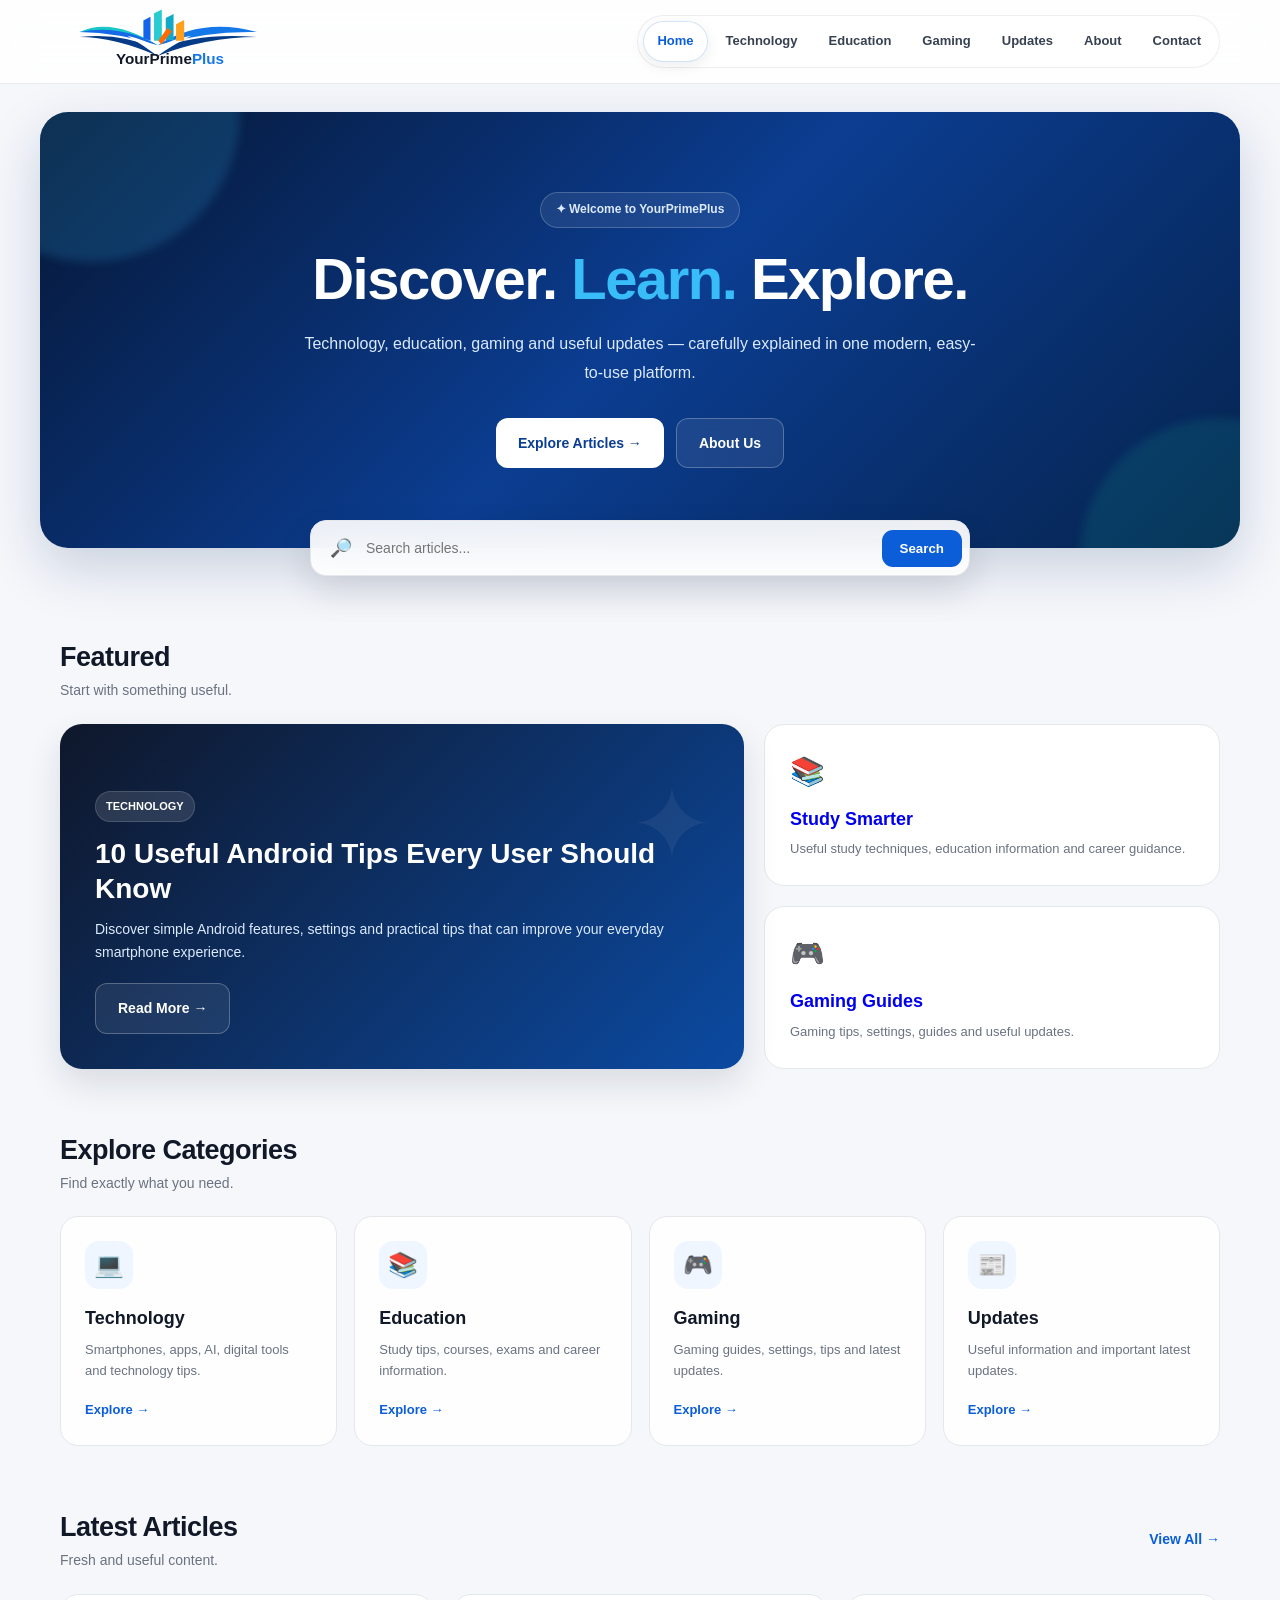
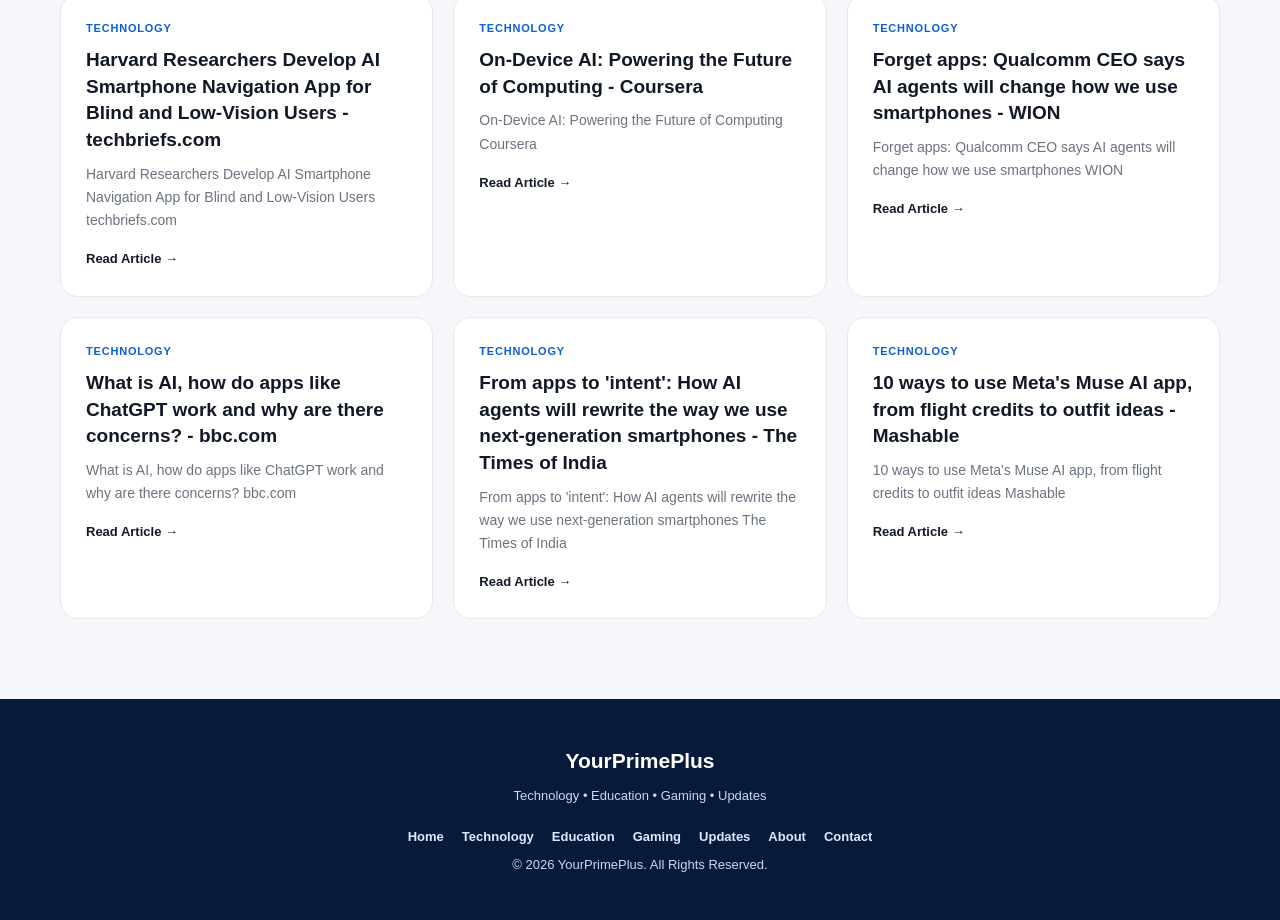
==== commit 0d193676: "Update index.html" ====
--- a/index.html
+++ b/index.html
@@ -2043,7 +2043,80 @@
 
 </script>
 
-
+<script>
+async function loadAutomaticArticles() {
+
+    try {
+
+        const response = await fetch("manual-articles.json");
+
+        if (!response.ok) {
+            throw new Error("Article file not found");
+        }
+
+        const data = await response.json();
+
+        const articles = data.items || [];
+
+        const postsContainer = document.querySelector(".posts");
+
+        if (!postsContainer) {
+            console.error("Posts container not found");
+            return;
+        }
+
+        if (articles.length === 0) {
+            postsContainer.innerHTML = `
+                <div class="loading">
+                    No articles available yet.
+                </div>
+            `;
+            return;
+        }
+
+        postsContainer.innerHTML = "";
+
+        articles.forEach(article => {
+
+            const card = document.createElement("article");
+
+            card.className = "card";
+
+            card.innerHTML = `
+                <div class="card-category">
+                    ${article.category || "UPDATES"}
+                </div>
+
+                <h3>
+                    ${article.title || "Untitled Article"}
+                </h3>
+
+                <p>
+                    ${article.description || ""}
+                </p>
+
+                <a
+                    class="read"
+                    href="${article.url || "#"}"
+                >
+                    Read Article →
+                </a>
+            `;
+
+            postsContainer.appendChild(card);
+
+        });
+
+    } catch (error) {
+
+        console.error("Automatic article error:", error);
+
+    }
+
+}
+
+loadAutomaticArticles();
+</script>
 </body>
 
-</html>+</html>
